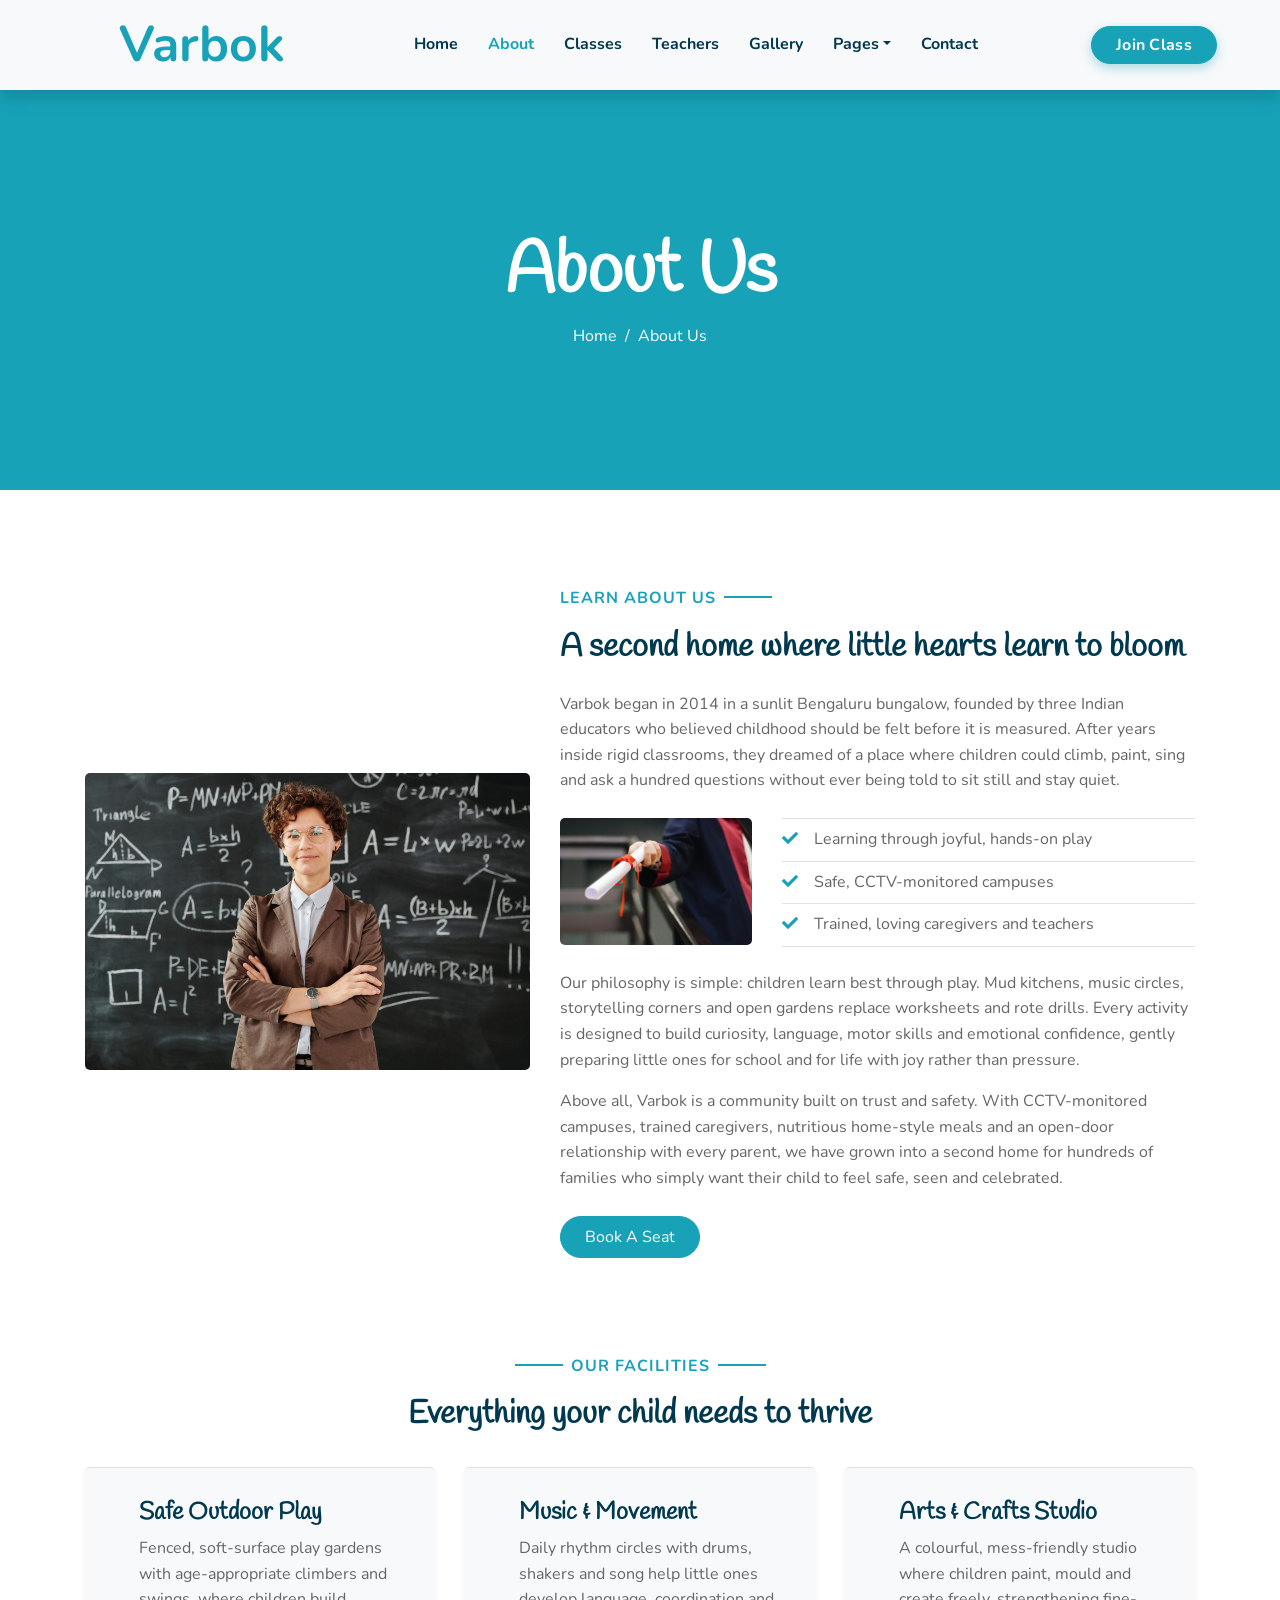
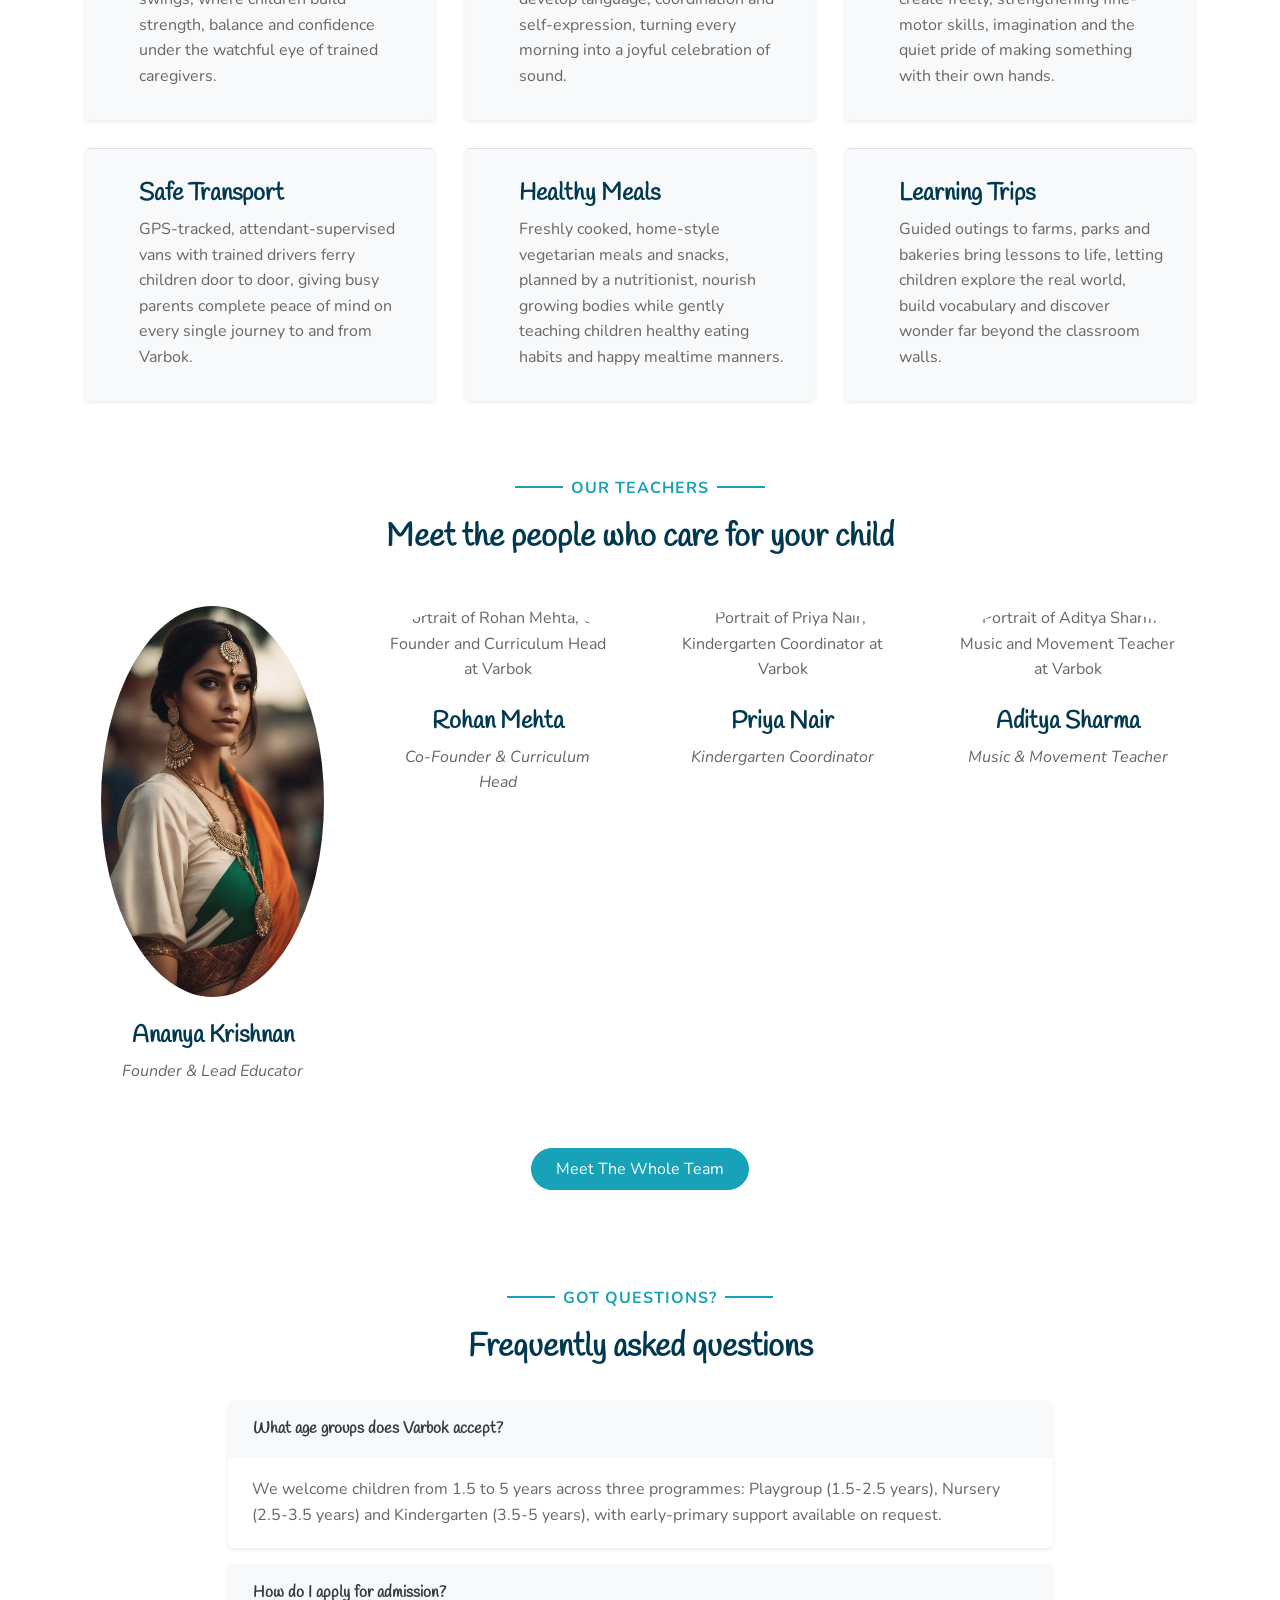
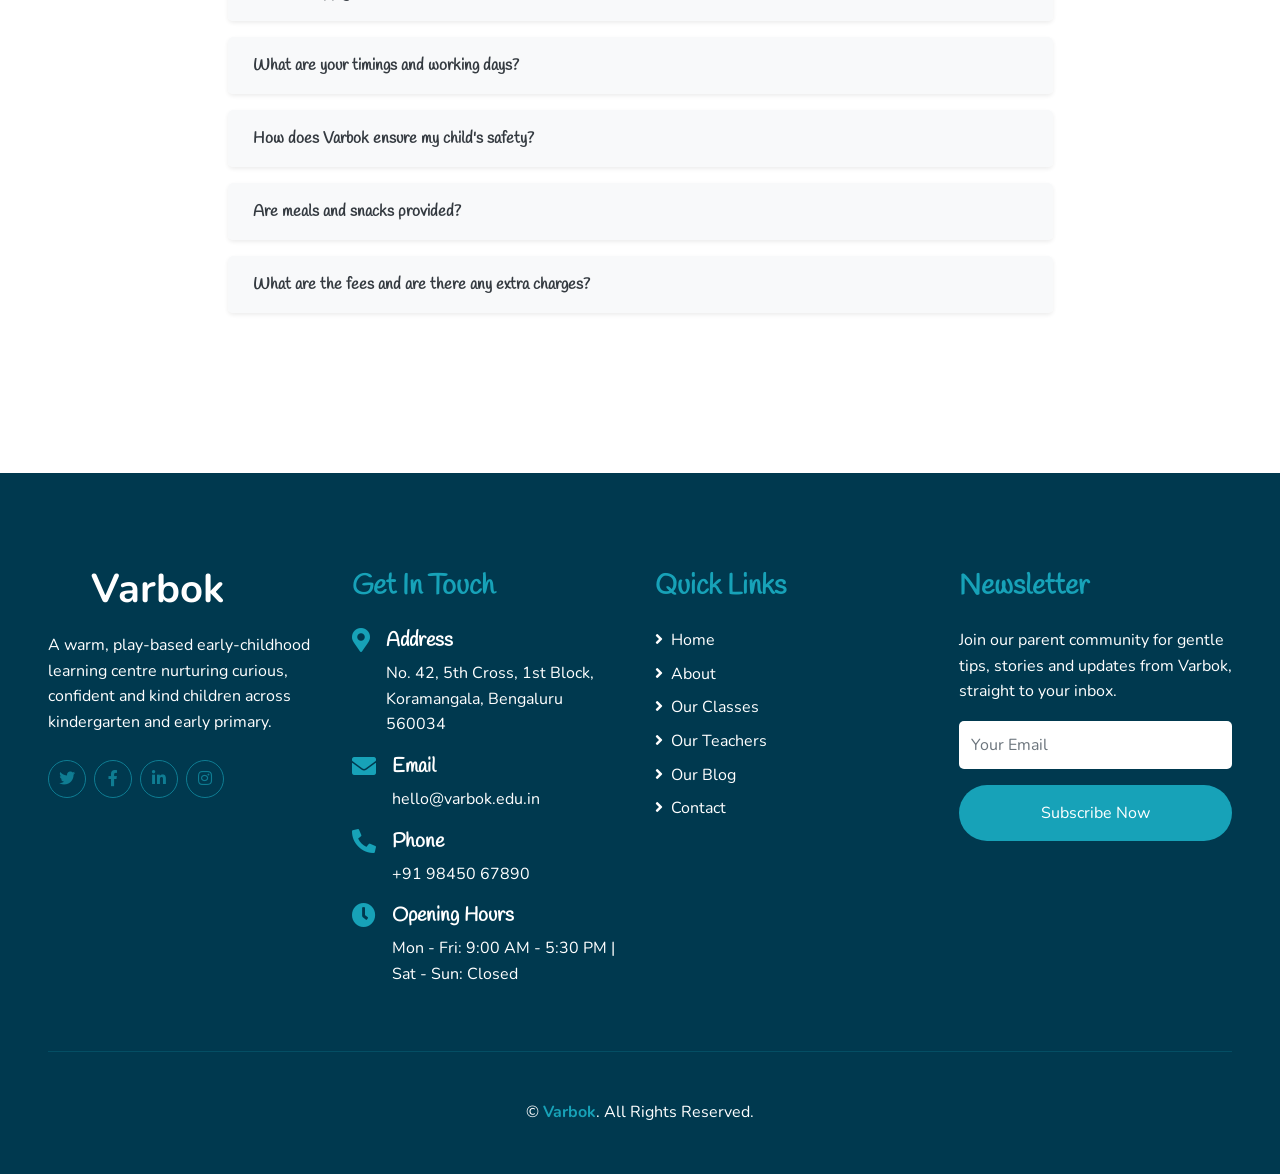
==== about.html @ 24f0b28d "feat: production overhaul — shared partials, real content, a11y/SEO/forms Architecture - Extract dup" ====
<!DOCTYPE html>
<html lang="en">
  <head>
    <meta charset="utf-8" />
    <title>About Varbok | Play-Based Early Learning in Bengaluru</title>
    <meta content="width=device-width, initial-scale=1.0" name="viewport" />
    <meta
      content="Meet Varbok, a warm, play-based early-childhood learning centre in Bengaluru. Discover our story, our caring teachers and answers to common parent questions."
      name="description"
    />

    <!-- Open Graph -->
    <meta property="og:title" content="About Varbok | Play-Based Early Learning in Bengaluru" />
    <meta
      property="og:description"
      content="Discover the Varbok story, our nurturing play-based philosophy and the caring educators who make our centre a second home for hundreds of Bengaluru families."
    />
    <meta property="og:type" content="website" />
    <meta property="og:image" content="img/header.png" />
    <meta property="og:url" content="https://teamvarbok.github.io/about.html" />

    <!-- Favicon -->
    <link href="img/favicon.ico" rel="icon" />

    <!-- Google Web Fonts -->
    <link rel="preconnect" href="https://fonts.gstatic.com" />
    <link
      href="https://fonts.googleapis.com/css2?family=Handlee&family=Nunito&display=swap"
      rel="stylesheet"
    />

    <!-- Font Awesome -->
    <link
      href="https://cdnjs.cloudflare.com/ajax/libs/font-awesome/5.10.0/css/all.min.css"
      rel="stylesheet"
    />

    <!-- Flaticon Font -->
    <link href="lib/flaticon/font/flaticon.css" rel="stylesheet" />

    <!-- Customized Bootstrap Stylesheet -->
    <link href="css/style.css" rel="stylesheet" />
  </head>

  <body>
    <!-- Navbar (injected from partials/navbar.html) -->
    <div data-include="partials/navbar.html"></div>

    <!-- Header Start -->
    <div class="container-fluid bg-primary mb-5">
      <div
        class="d-flex flex-column align-items-center justify-content-center"
        style="min-height: 400px"
      >
        <h1 class="display-3 font-weight-bold text-white">About Us</h1>
        <nav aria-label="breadcrumb">
          <div class="d-inline-flex text-white">
            <p class="m-0">
              <a class="text-white" href="index.html">Home</a>
            </p>
            <p class="m-0 px-2">/</p>
            <p class="m-0" aria-current="page">About Us</p>
          </div>
        </nav>
      </div>
    </div>
    <!-- Header End -->

    <!-- About -->
    <div class="container-fluid py-5">
      <div class="container">
        <div class="row align-items-center">
          <div class="col-lg-5">
            <img
              class="img-fluid rounded mb-5 mb-lg-0"
              src="img/about-1.jpg"
              alt="Young children painting and playing together at the Varbok learning centre"
              loading="lazy"
              width="600"
              height="700"
            />
          </div>
          <div class="col-lg-7">
            <p class="section-title pr-5">
              <span class="pr-2">Learn About Us</span>
            </p>
            <h2 class="mb-4">A second home where little hearts learn to bloom</h2>
            <p>
              Varbok began in 2014 in a sunlit Bengaluru bungalow, founded by
              three Indian educators who believed childhood should be felt before
              it is measured. After years inside rigid classrooms, they dreamed
              of a place where children could climb, paint, sing and ask a
              hundred questions without ever being told to sit still and stay
              quiet.
            </p>
            <div class="row pt-2 pb-4">
              <div class="col-6 col-md-4">
                <img
                  class="img-fluid rounded"
                  src="img/about-2.jpg"
                  alt="A teacher reading a storybook to attentive toddlers"
                  loading="lazy"
                  width="300"
                  height="300"
                />
              </div>
              <div class="col-6 col-md-8">
                <ul class="list-inline m-0">
                  <li class="py-2 border-top border-bottom">
                    <i class="fa fa-check text-primary mr-3"></i>Learning through
                    joyful, hands-on play
                  </li>
                  <li class="py-2 border-bottom">
                    <i class="fa fa-check text-primary mr-3"></i>Safe,
                    CCTV-monitored campuses
                  </li>
                  <li class="py-2 border-bottom">
                    <i class="fa fa-check text-primary mr-3"></i>Trained, loving
                    caregivers and teachers
                  </li>
                </ul>
              </div>
            </div>
            <p>
              Our philosophy is simple: children learn best through play. Mud
              kitchens, music circles, storytelling corners and open gardens
              replace worksheets and rote drills. Every activity is designed to
              build curiosity, language, motor skills and emotional confidence,
              gently preparing little ones for school and for life with joy
              rather than pressure.
            </p>
            <p>
              Above all, Varbok is a community built on trust and safety. With
              CCTV-monitored campuses, trained caregivers, nutritious home-style
              meals and an open-door relationship with every parent, we have
              grown into a second home for hundreds of families who simply want
              their child to feel safe, seen and celebrated.
            </p>
            <a href="class.html#book-a-seat" class="btn btn-primary mt-2 py-2 px-4"
              >Book A Seat</a
            >
          </div>
        </div>
      </div>
    </div>
    <!-- About End -->

    <!-- Facilities -->
    <div class="container-fluid pt-5">
      <div class="container">
        <div class="text-center pb-2">
          <p class="section-title px-5"><span class="px-2">Our Facilities</span></p>
          <h2 class="mb-4">Everything your child needs to thrive</h2>
        </div>
        <div class="row">
          <div class="col-lg-4 col-md-6 pb-1">
            <div
              class="d-flex bg-light shadow-sm border-top rounded mb-4 card-hover"
              style="padding: 30px"
            >
              <i
                class="flaticon-050-fence h1 font-weight-normal text-primary mb-3"
              ></i>
              <div class="pl-4">
                <h3 class="h4">Safe Outdoor Play</h3>
                <p class="m-0">
                  Fenced, soft-surface play gardens with age-appropriate climbers
                  and swings, where children build strength, balance and
                  confidence under the watchful eye of trained caregivers.
                </p>
              </div>
            </div>
          </div>
          <div class="col-lg-4 col-md-6 pb-1">
            <div
              class="d-flex bg-light shadow-sm border-top rounded mb-4 card-hover"
              style="padding: 30px"
            >
              <i
                class="flaticon-022-drum h1 font-weight-normal text-primary mb-3"
              ></i>
              <div class="pl-4">
                <h3 class="h4">Music &amp; Movement</h3>
                <p class="m-0">
                  Daily rhythm circles with drums, shakers and song help little
                  ones develop language, coordination and self-expression,
                  turning every morning into a joyful celebration of sound.
                </p>
              </div>
            </div>
          </div>
          <div class="col-lg-4 col-md-6 pb-1">
            <div
              class="d-flex bg-light shadow-sm border-top rounded mb-4 card-hover"
              style="padding: 30px"
            >
              <i
                class="flaticon-030-crayons h1 font-weight-normal text-primary mb-3"
              ></i>
              <div class="pl-4">
                <h3 class="h4">Arts &amp; Crafts Studio</h3>
                <p class="m-0">
                  A colourful, mess-friendly studio where children paint, mould
                  and create freely, strengthening fine-motor skills, imagination
                  and the quiet pride of making something with their own hands.
                </p>
              </div>
            </div>
          </div>
          <div class="col-lg-4 col-md-6 pb-1">
            <div
              class="d-flex bg-light shadow-sm border-top rounded mb-4 card-hover"
              style="padding: 30px"
            >
              <i
                class="flaticon-017-toy-car h1 font-weight-normal text-primary mb-3"
              ></i>
              <div class="pl-4">
                <h3 class="h4">Safe Transport</h3>
                <p class="m-0">
                  GPS-tracked, attendant-supervised vans with trained drivers
                  ferry children door to door, giving busy parents complete peace
                  of mind on every single journey to and from Varbok.
                </p>
              </div>
            </div>
          </div>
          <div class="col-lg-4 col-md-6 pb-1">
            <div
              class="d-flex bg-light shadow-sm border-top rounded mb-4 card-hover"
              style="padding: 30px"
            >
              <i
                class="flaticon-025-sandwich h1 font-weight-normal text-primary mb-3"
              ></i>
              <div class="pl-4">
                <h3 class="h4">Healthy Meals</h3>
                <p class="m-0">
                  Freshly cooked, home-style vegetarian meals and snacks, planned
                  by a nutritionist, nourish growing bodies while gently teaching
                  children healthy eating habits and happy mealtime manners.
                </p>
              </div>
            </div>
          </div>
          <div class="col-lg-4 col-md-6 pb-1">
            <div
              class="d-flex bg-light shadow-sm border-top rounded mb-4 card-hover"
              style="padding: 30px"
            >
              <i
                class="flaticon-047-backpack h1 font-weight-normal text-primary mb-3"
              ></i>
              <div class="pl-4">
                <h3 class="h4">Learning Trips</h3>
                <p class="m-0">
                  Guided outings to farms, parks and bakeries bring lessons to
                  life, letting children explore the real world, build vocabulary
                  and discover wonder far beyond the classroom walls.
                </p>
              </div>
            </div>
          </div>
        </div>
      </div>
    </div>
    <!-- Facilities End -->

    <!-- Team -->
    <div class="container-fluid pt-5">
      <div class="container">
        <div class="text-center pb-2">
          <p class="section-title px-5"><span class="px-2">Our Teachers</span></p>
          <h2 class="mb-4">Meet the people who care for your child</h2>
        </div>
        <div class="row">
          <div class="col-md-6 col-lg-3 text-center team mb-5">
            <div class="card-hover h-100 p-3 rounded">
            <div
              class="position-relative overflow-hidden mb-4"
              style="border-radius: 100%"
            >
              <img
                class="img-fluid w-100"
                src="img/team-1.jpg"
                alt="Portrait of Ananya Krishnan, Founder and Lead Educator at Varbok"
                loading="lazy"
                width="400"
                height="400"
              />
              <div
                class="team-social d-flex align-items-center justify-content-center w-100 h-100 position-absolute"
              >
                <a
                  class="btn btn-outline-light text-center mr-2 px-0 coming-soon"
                  style="width: 38px; height: 38px"
                  href="#"
                  role="button"
                  aria-label="Twitter (coming soon)"
                  title="Coming soon"
                  ><i class="fab fa-twitter"></i
                ></a>
                <a
                  class="btn btn-outline-light text-center mr-2 px-0 coming-soon"
                  style="width: 38px; height: 38px"
                  href="#"
                  role="button"
                  aria-label="Facebook (coming soon)"
                  title="Coming soon"
                  ><i class="fab fa-facebook-f"></i
                ></a>
                <a
                  class="btn btn-outline-light text-center px-0 coming-soon"
                  style="width: 38px; height: 38px"
                  href="#"
                  role="button"
                  aria-label="LinkedIn (coming soon)"
                  title="Coming soon"
                  ><i class="fab fa-linkedin-in"></i
                ></a>
              </div>
            </div>
            <h3 class="h4">Ananya Krishnan</h3>
            <i>Founder &amp; Lead Educator</i>
            </div>
          </div>
          <div class="col-md-6 col-lg-3 text-center team mb-5">
            <div class="card-hover h-100 p-3 rounded">
            <div
              class="position-relative overflow-hidden mb-4"
              style="border-radius: 100%"
            >
              <img
                class="img-fluid w-100"
                src="img/team-2.jpg"
                alt="Portrait of Rohan Mehta, Co-Founder and Curriculum Head at Varbok"
                loading="lazy"
                width="400"
                height="400"
              />
              <div
                class="team-social d-flex align-items-center justify-content-center w-100 h-100 position-absolute"
              >
                <a
                  class="btn btn-outline-light text-center mr-2 px-0 coming-soon"
                  style="width: 38px; height: 38px"
                  href="#"
                  role="button"
                  aria-label="Twitter (coming soon)"
                  title="Coming soon"
                  ><i class="fab fa-twitter"></i
                ></a>
                <a
                  class="btn btn-outline-light text-center mr-2 px-0 coming-soon"
                  style="width: 38px; height: 38px"
                  href="#"
                  role="button"
                  aria-label="Facebook (coming soon)"
                  title="Coming soon"
                  ><i class="fab fa-facebook-f"></i
                ></a>
                <a
                  class="btn btn-outline-light text-center px-0 coming-soon"
                  style="width: 38px; height: 38px"
                  href="#"
                  role="button"
                  aria-label="LinkedIn (coming soon)"
                  title="Coming soon"
                  ><i class="fab fa-linkedin-in"></i
                ></a>
              </div>
            </div>
            <h3 class="h4">Rohan Mehta</h3>
            <i>Co-Founder &amp; Curriculum Head</i>
            </div>
          </div>
          <div class="col-md-6 col-lg-3 text-center team mb-5">
            <div class="card-hover h-100 p-3 rounded">
            <div
              class="position-relative overflow-hidden mb-4"
              style="border-radius: 100%"
            >
              <img
                class="img-fluid w-100"
                src="img/team-3.jpg"
                alt="Portrait of Priya Nair, Kindergarten Coordinator at Varbok"
                loading="lazy"
                width="400"
                height="400"
              />
              <div
                class="team-social d-flex align-items-center justify-content-center w-100 h-100 position-absolute"
              >
                <a
                  class="btn btn-outline-light text-center mr-2 px-0 coming-soon"
                  style="width: 38px; height: 38px"
                  href="#"
                  role="button"
                  aria-label="Twitter (coming soon)"
                  title="Coming soon"
                  ><i class="fab fa-twitter"></i
                ></a>
                <a
                  class="btn btn-outline-light text-center mr-2 px-0 coming-soon"
                  style="width: 38px; height: 38px"
                  href="#"
                  role="button"
                  aria-label="Facebook (coming soon)"
                  title="Coming soon"
                  ><i class="fab fa-facebook-f"></i
                ></a>
                <a
                  class="btn btn-outline-light text-center px-0 coming-soon"
                  style="width: 38px; height: 38px"
                  href="#"
                  role="button"
                  aria-label="LinkedIn (coming soon)"
                  title="Coming soon"
                  ><i class="fab fa-linkedin-in"></i
                ></a>
              </div>
            </div>
            <h3 class="h4">Priya Nair</h3>
            <i>Kindergarten Coordinator</i>
            </div>
          </div>
          <div class="col-md-6 col-lg-3 text-center team mb-5">
            <div class="card-hover h-100 p-3 rounded">
            <div
              class="position-relative overflow-hidden mb-4"
              style="border-radius: 100%"
            >
              <img
                class="img-fluid w-100"
                src="img/team-4.jpg"
                alt="Portrait of Aditya Sharma, Music and Movement Teacher at Varbok"
                loading="lazy"
                width="400"
                height="400"
              />
              <div
                class="team-social d-flex align-items-center justify-content-center w-100 h-100 position-absolute"
              >
                <a
                  class="btn btn-outline-light text-center mr-2 px-0 coming-soon"
                  style="width: 38px; height: 38px"
                  href="#"
                  role="button"
                  aria-label="Twitter (coming soon)"
                  title="Coming soon"
                  ><i class="fab fa-twitter"></i
                ></a>
                <a
                  class="btn btn-outline-light text-center mr-2 px-0 coming-soon"
                  style="width: 38px; height: 38px"
                  href="#"
                  role="button"
                  aria-label="Facebook (coming soon)"
                  title="Coming soon"
                  ><i class="fab fa-facebook-f"></i
                ></a>
                <a
                  class="btn btn-outline-light text-center px-0 coming-soon"
                  style="width: 38px; height: 38px"
                  href="#"
                  role="button"
                  aria-label="LinkedIn (coming soon)"
                  title="Coming soon"
                  ><i class="fab fa-linkedin-in"></i
                ></a>
              </div>
            </div>
            <h3 class="h4">Aditya Sharma</h3>
            <i>Music &amp; Movement Teacher</i>
            </div>
          </div>
        </div>
        <div class="text-center">
          <a href="team.html" class="btn btn-primary py-2 px-4"
            >Meet The Whole Team</a
          >
        </div>
      </div>
    </div>
    <!-- Team End -->

    <!-- FAQ -->
    <div class="container-fluid py-5">
      <div class="container py-5">
        <div class="text-center pb-2">
          <p class="section-title px-5"><span class="px-2">Got Questions?</span></p>
          <h2 class="mb-4">Frequently asked questions</h2>
        </div>
        <div class="row justify-content-center">
          <div class="col-lg-9">
            <div class="accordion" id="faqAccordion">
              <div class="card border-0 shadow-sm mb-3 rounded">
                <div class="card-header bg-light border-0 p-0" id="faqHeading1">
                  <h3 class="mb-0">
                    <button
                      class="btn btn-link btn-block text-left text-decoration-none text-dark font-weight-bold py-3 px-4"
                      type="button"
                      data-toggle="collapse"
                      data-target="#faqCollapse1"
                      aria-expanded="true"
                      aria-controls="faqCollapse1"
                    >
                      What age groups does Varbok accept?
                    </button>
                  </h3>
                </div>
                <div
                  id="faqCollapse1"
                  class="collapse show"
                  aria-labelledby="faqHeading1"
                  data-parent="#faqAccordion"
                >
                  <div class="card-body px-4">
                    We welcome children from 1.5 to 5 years across three
                    programmes: Playgroup (1.5-2.5 years), Nursery (2.5-3.5 years)
                    and Kindergarten (3.5-5 years), with early-primary support
                    available on request.
                  </div>
                </div>
              </div>
              <div class="card border-0 shadow-sm mb-3 rounded">
                <div class="card-header bg-light border-0 p-0" id="faqHeading2">
                  <h3 class="mb-0">
                    <button
                      class="btn btn-link btn-block text-left text-decoration-none text-dark font-weight-bold py-3 px-4 collapsed"
                      type="button"
                      data-toggle="collapse"
                      data-target="#faqCollapse2"
                      aria-expanded="false"
                      aria-controls="faqCollapse2"
                    >
                      How do I apply for admission?
                    </button>
                  </h3>
                </div>
                <div
                  id="faqCollapse2"
                  class="collapse"
                  aria-labelledby="faqHeading2"
                  data-parent="#faqAccordion"
                >
                  <div class="card-body px-4">
                    Simply book a campus visit through our contact form or phone.
                    After a warm tour and a short interaction with your child, we
                    guide you through a quick, paperwork-light enrolment process.
                  </div>
                </div>
              </div>
              <div class="card border-0 shadow-sm mb-3 rounded">
                <div class="card-header bg-light border-0 p-0" id="faqHeading3">
                  <h3 class="mb-0">
                    <button
                      class="btn btn-link btn-block text-left text-decoration-none text-dark font-weight-bold py-3 px-4 collapsed"
                      type="button"
                      data-toggle="collapse"
                      data-target="#faqCollapse3"
                      aria-expanded="false"
                      aria-controls="faqCollapse3"
                    >
                      What are your timings and working days?
                    </button>
                  </h3>
                </div>
                <div
                  id="faqCollapse3"
                  class="collapse"
                  aria-labelledby="faqHeading3"
                  data-parent="#faqAccordion"
                >
                  <div class="card-body px-4">
                    Varbok is open Monday to Friday, from 9:00 AM to 1:30 PM
                    depending on your child's programme. We also offer an optional
                    extended day-care till 5:30 PM for working parents.
                  </div>
                </div>
              </div>
              <div class="card border-0 shadow-sm mb-3 rounded">
                <div class="card-header bg-light border-0 p-0" id="faqHeading4">
                  <h3 class="mb-0">
                    <button
                      class="btn btn-link btn-block text-left text-decoration-none text-dark font-weight-bold py-3 px-4 collapsed"
                      type="button"
                      data-toggle="collapse"
                      data-target="#faqCollapse4"
                      aria-expanded="false"
                      aria-controls="faqCollapse4"
                    >
                      How does Varbok ensure my child's safety?
                    </button>
                  </h3>
                </div>
                <div
                  id="faqCollapse4"
                  class="collapse"
                  aria-labelledby="faqHeading4"
                  data-parent="#faqAccordion"
                >
                  <div class="card-body px-4">
                    Our campuses are fully fenced and CCTV-monitored, with trained
                    caregivers, secure pick-up verification, GPS-tracked transport
                    and a strict visitor policy, so your child is always safe and
                    supervised.
                  </div>
                </div>
              </div>
              <div class="card border-0 shadow-sm mb-3 rounded">
                <div class="card-header bg-light border-0 p-0" id="faqHeading5">
                  <h3 class="mb-0">
                    <button
                      class="btn btn-link btn-block text-left text-decoration-none text-dark font-weight-bold py-3 px-4 collapsed"
                      type="button"
                      data-toggle="collapse"
                      data-target="#faqCollapse5"
                      aria-expanded="false"
                      aria-controls="faqCollapse5"
                    >
                      Are meals and snacks provided?
                    </button>
                  </h3>
                </div>
                <div
                  id="faqCollapse5"
                  class="collapse"
                  aria-labelledby="faqHeading5"
                  data-parent="#faqAccordion"
                >
                  <div class="card-body px-4">
                    Yes. We serve freshly cooked, home-style vegetarian meals and
                    snacks planned by a nutritionist. Menus are shared with
                    parents monthly, and we happily accommodate allergies and
                    dietary needs.
                  </div>
                </div>
              </div>
              <div class="card border-0 shadow-sm mb-3 rounded">
                <div class="card-header bg-light border-0 p-0" id="faqHeading6">
                  <h3 class="mb-0">
                    <button
                      class="btn btn-link btn-block text-left text-decoration-none text-dark font-weight-bold py-3 px-4 collapsed"
                      type="button"
                      data-toggle="collapse"
                      data-target="#faqCollapse6"
                      aria-expanded="false"
                      aria-controls="faqCollapse6"
                    >
                      What are the fees and are there any extra charges?
                    </button>
                  </h3>
                </div>
                <div
                  id="faqCollapse6"
                  class="collapse"
                  aria-labelledby="faqHeading6"
                  data-parent="#faqAccordion"
                >
                  <div class="card-body px-4">
                    Monthly fees range from ₹6,500 to ₹9,500 depending on the
                    programme. A one-time admission fee applies, and transport and
                    day-care are optional add-ons. There are no hidden charges.
                  </div>
                </div>
              </div>
            </div>
          </div>
        </div>
      </div>
    </div>
    <!-- FAQ End -->

    <!-- Footer (injected from partials/footer.html) -->
    <div data-include="partials/footer.html"></div>

    <!-- Back to Top -->
    <a href="#" class="btn btn-primary p-3 back-to-top" aria-label="Back to top"
      ><i class="fa fa-angle-double-up"></i
    ></a>

    <!-- JavaScript Libraries -->
    <script src="https://code.jquery.com/jquery-3.4.1.min.js"></script>
    <script src="https://stackpath.bootstrapcdn.com/bootstrap/4.4.1/js/bootstrap.bundle.min.js"></script>
    <script src="lib/easing/easing.min.js"></script>
    <script src="js/components.js"></script>
    <script src="js/main.js"></script>
  </body>
</html>
---- css/style.css ----
/******* Bootstrap Theming ********/
/*!
 * Bootstrap v4.5.3 (https://getbootstrap.com/)
 * Copyright 2011-2020 The Bootstrap Authors
 * Copyright 2011-2020 Twitter, Inc.
 * Licensed under MIT (https://github.com/twbs/bootstrap/blob/main/LICENSE)
 */
:root {
  --blue: #007bff;
  --indigo: #6610f2;
  --purple: #6f42c1;
  --pink: #e83e8c;
  --red: #dc3545;
  --orange: #fd7e14;
  --yellow: #ffc107;
  --green: #28a745;
  --teal: #20c997;
  --cyan: #17a2b8;
  --white: #fff;
  --gray: #6c757d;
  --gray-dark: #343a40;
  --primary: #17a2b8;
  --secondary: #00394f;
  --success: #28a745;
  --info: #17a2b8;
  --warning: #ffc107;
  --danger: #dc3545;
  --light: #f8f9fa;
  --dark: #343a40;
  --breakpoint-xs: 0;
  --breakpoint-sm: 576px;
  --breakpoint-md: 768px;
  --breakpoint-lg: 992px;
  --breakpoint-xl: 1200px;
  --font-family-sans-serif: "Nunito", sans-serif;
  --font-family-monospace: SFMono-Regular, Menlo, Monaco, Consolas, "Liberation Mono", "Courier New", monospace;
}

*,
*::before,
*::after {
  box-sizing: border-box;
}

html {
  font-family: sans-serif;
  line-height: 1.15;
  -webkit-text-size-adjust: 100%;
  -webkit-tap-highlight-color: rgba(0, 0, 0, 0);
}

article, aside, figcaption, figure, footer, header, hgroup, main, nav, section {
  display: block;
}

body {
  margin: 0;
  font-family: "Nunito", sans-serif;
  font-size: 1rem;
  font-weight: 400;
  line-height: 1.5;
  color: #666666;
  text-align: left;
  background-color: #fff;
}

.icon-header {
  display: inline-block;
    justify-content: center;
    align-items: center;
  width: 42px; /* Adjust width and height as needed */
  height: 42px;
  background-image: url('./../img/icon.png');
  background-size: cover; /* or contain, depending on your icon */
}

.icon-footer {
  display: inline-block;
  width: 32px; /* Adjust width and height as needed */
  height: 32px;
  background-image: url('./../img/icon.png');
  background-size: cover; /* or contain, depending on your icon */
}

[tabindex="-1"]:focus:not(:focus-visible) {
  outline: 0 !important;
}

hr {
  box-sizing: content-box;
  height: 0;
  overflow: visible;
}

h1, h2, h3, h4, h5, h6 {
  margin-top: 0;
  margin-bottom: 0.5rem;
}

p {
  margin-top: 0;
  margin-bottom: 1rem;
}

abbr[title],
abbr[data-original-title] {
  text-decoration: underline;
  text-decoration: underline dotted;
  cursor: help;
  border-bottom: 0;
  text-decoration-skip-ink: none;
}

address {
  margin-bottom: 1rem;
  font-style: normal;
  line-height: inherit;
}

ol,
ul,
dl {
  margin-top: 0;
  margin-bottom: 1rem;
}

ol ol,
ul ul,
ol ul,
ul ol {
  margin-bottom: 0;
}

dt {
  font-weight: 700;
}

dd {
  margin-bottom: .5rem;
  margin-left: 0;
}

blockquote {
  margin: 0 0 1rem;
}

b,
strong {
  font-weight: bolder;
}

small {
  font-size: 80%;
}

sub,
sup {
  position: relative;
  font-size: 75%;
  line-height: 0;
  vertical-align: baseline;
}

sub {
  bottom: -.25em;
}

sup {
  top: -.5em;
}

a {
  color: #17a2b8;
  text-decoration: none;
  background-color: transparent;
}

a:hover {
  color: #0f6674;
  text-decoration: underline;
}

a:not([href]):not([class]) {
  color: inherit;
  text-decoration: none;
}

a:not([href]):not([class]):hover {
  color: inherit;
  text-decoration: none;
}

pre,
code,
kbd,
samp {
  font-family: SFMono-Regular, Menlo, Monaco, Consolas, "Liberation Mono", "Courier New", monospace;
  font-size: 1em;
}

pre {
  margin-top: 0;
  margin-bottom: 1rem;
  overflow: auto;
  -ms-overflow-style: scrollbar;
}

figure {
  margin: 0 0 1rem;
}

img {
  vertical-align: middle;
  border-style: none;
}

svg {
  overflow: hidden;
  vertical-align: middle;
}

table {
  border-collapse: collapse;
}

caption {
  padding-top: 0.75rem;
  padding-bottom: 0.75rem;
  color: #6c757d;
  text-align: left;
  caption-side: bottom;
}

th {
  text-align: inherit;
  text-align: -webkit-match-parent;
}

label {
  display: inline-block;
  margin-bottom: 0.5rem;
}

button {
  border-radius: 0;
}

button:focus {
  outline: 1px dotted;
  outline: 5px auto -webkit-focus-ring-color;
}

input,
button,
select,
optgroup,
textarea {
  margin: 0;
  font-family: inherit;
  font-size: inherit;
  line-height: inherit;
}

button,
input {
  overflow: visible;
}

button,
select {
  text-transform: none;
}

[role="button"] {
  cursor: pointer;
}

select {
  word-wrap: normal;
}

button,
[type="button"],
[type="reset"],
[type="submit"] {
  -webkit-appearance: button;
}

button:not(:disabled),
[type="button"]:not(:disabled),
[type="reset"]:not(:disabled),
[type="submit"]:not(:disabled) {
  cursor: pointer;
}

button::-moz-focus-inner,
[type="button"]::-moz-focus-inner,
[type="reset"]::-moz-focus-inner,
[type="submit"]::-moz-focus-inner {
  padding: 0;
  border-style: none;
}

input[type="radio"],
input[type="checkbox"] {
  box-sizing: border-box;
  padding: 0;
}

textarea {
  overflow: auto;
  resize: vertical;
}

fieldset {
  min-width: 0;
  padding: 0;
  margin: 0;
  border: 0;
}

legend {
  display: block;
  width: 100%;
  max-width: 100%;
  padding: 0;
  margin-bottom: .5rem;
  font-size: 1.5rem;
  line-height: inherit;
  color: inherit;
  white-space: normal;
}

@media (max-width: 1200px) {
  legend {
    font-size: calc(1.275rem + 0.3vw) ;
  }
}

progress {
  vertical-align: baseline;
}

[type="number"]::-webkit-inner-spin-button,
[type="number"]::-webkit-outer-spin-button {
  height: auto;
}

[type="search"] {
  outline-offset: -2px;
  -webkit-appearance: none;
}

[type="search"]::-webkit-search-decoration {
  -webkit-appearance: none;
}

::-webkit-file-upload-button {
  font: inherit;
  -webkit-appearance: button;
}

output {
  display: inline-block;
}

summary {
  display: list-item;
  cursor: pointer;
}

template {
  display: none;
}

[hidden] {
  display: none !important;
}

h1, h2, h3, h4, h5, h6,
.h1, .h2, .h3, .h4, .h5, .h6 {
  margin-bottom: 0.5rem;
  font-family: "Handlee", cursive;
  font-weight: bold;
  line-height: 1.2;
  color: #00394f;
}

h1, .h1 {
  font-size: 2.5rem;
}

@media (max-width: 1200px) {
  h1, .h1 {
    font-size: calc(1.375rem + 1.5vw) ;
  }
}

h2, .h2 {
  font-size: 2rem;
}

@media (max-width: 1200px) {
  h2, .h2 {
    font-size: calc(1.325rem + 0.9vw) ;
  }
}

h3, .h3 {
  font-size: 1.75rem;
}

@media (max-width: 1200px) {
  h3, .h3 {
    font-size: calc(1.3rem + 0.6vw) ;
  }
}

h4, .h4 {
  font-size: 1.5rem;
}

@media (max-width: 1200px) {
  h4, .h4 {
    font-size: calc(1.275rem + 0.3vw) ;
  }
}

h5, .h5 {
  font-size: 1.25rem;
}

h6, .h6 {
  font-size: 1rem;
}

.lead {
  font-size: 1.25rem;
  font-weight: 300;
}

.display-1 {
  font-size: 6rem;
  font-weight: 300;
  line-height: 1.2;
}

@media (max-width: 1200px) {
  .display-1 {
    font-size: calc(1.725rem + 5.7vw) ;
  }
}

.display-2 {
  font-size: 5.5rem;
  font-weight: 300;
  line-height: 1.2;
}

@media (max-width: 1200px) {
  .display-2 {
    font-size: calc(1.675rem + 5.1vw) ;
  }
}

.display-3 {
  font-size: 4.5rem;
  font-weight: 300;
  line-height: 1.2;
}

@media (max-width: 1200px) {
  .display-3 {
    font-size: calc(1.575rem + 3.9vw) ;
  }
}

.display-4 {
  font-size: 3.5rem;
  font-weight: 300;
  line-height: 1.2;
}

@media (max-width: 1200px) {
  .display-4 {
    font-size: calc(1.475rem + 2.7vw) ;
  }
}

hr {
  margin-top: 1rem;
  margin-bottom: 1rem;
  border: 0;
  border-top: 1px solid rgba(0, 0, 0, 0.1);
}

small,
.small {
  font-size: 80%;
  font-weight: 400;
}

mark,
.mark {
  padding: 0.2em;
  background-color: #fcf8e3;
}

.list-unstyled {
  padding-left: 0;
  list-style: none;
}

.list-inline {
  padding-left: 0;
  list-style: none;
}

.list-inline-item {
  display: inline-block;
}

.list-inline-item:not(:last-child) {
  margin-right: 0.5rem;
}

.initialism {
  font-size: 90%;
  text-transform: uppercase;
}

.blockquote {
  margin-bottom: 1rem;
  font-size: 1.25rem;
}

.blockquote-footer {
  display: block;
  font-size: 80%;
  color: #6c757d;
}

.blockquote-footer::before {
  content: "\2014\00A0";
}

.img-fluid {
  max-width: 100%;
  height: auto;
}

.img-thumbnail {
  padding: 0.25rem;
  background-color: #fff;
  border: 1px solid #dee2e6;
  border-radius: 5px;
  max-width: 100%;
  height: auto;
}

.figure {
  display: inline-block;
}

.figure-img {
  margin-bottom: 0.5rem;
  line-height: 1;
}

.figure-caption {
  font-size: 90%;
  color: #6c757d;
}

code {
  font-size: 87.5%;
  color: #e83e8c;
  word-wrap: break-word;
}

a > code {
  color: inherit;
}

kbd {
  padding: 0.2rem 0.4rem;
  font-size: 87.5%;
  color: #fff;
  background-color: #212529;
  border-radius: 0.2rem;
}

kbd kbd {
  padding: 0;
  font-size: 100%;
  font-weight: 700;
}

pre {
  display: block;
  font-size: 87.5%;
  color: #212529;
}

pre code {
  font-size: inherit;
  color: inherit;
  word-break: normal;
}

.pre-scrollable {
  max-height: 340px;
  overflow-y: scroll;
}

.container,
.container-fluid,
.container-sm,
.container-md,
.container-lg,
.container-xl {
  width: 100%;
  padding-right: 15px;
  padding-left: 15px;
  margin-right: auto;
  margin-left: auto;
}

@media (min-width: 576px) {
  .container, .container-sm {
    max-width: 540px;
  }
}

@media (min-width: 768px) {
  .container, .container-sm, .container-md {
    max-width: 720px;
  }
}

@media (min-width: 992px) {
  .container, .container-sm, .container-md, .container-lg {
    max-width: 960px;
  }
}

@media (min-width: 1200px) {
  .container, .container-sm, .container-md, .container-lg, .container-xl {
    max-width: 1140px;
  }
}

.row {
  display: flex;
  flex-wrap: wrap;
  margin-right: -15px;
  margin-left: -15px;
}

.no-gutters {
  margin-right: 0;
  margin-left: 0;
}

.no-gutters > .col,
.no-gutters > [class*="col-"] {
  padding-right: 0;
  padding-left: 0;
}

.col-1, .col-2, .col-3, .col-4, .col-5, .col-6, .col-7, .col-8, .col-9, .col-10, .col-11, .col-12, .col,
.col-auto, .col-sm-1, .col-sm-2, .col-sm-3, .col-sm-4, .col-sm-5, .col-sm-6, .col-sm-7, .col-sm-8, .col-sm-9, .col-sm-10, .col-sm-11, .col-sm-12, .col-sm,
.col-sm-auto, .col-md-1, .col-md-2, .col-md-3, .col-md-4, .col-md-5, .col-md-6, .col-md-7, .col-md-8, .col-md-9, .col-md-10, .col-md-11, .col-md-12, .col-md,
.col-md-auto, .col-lg-1, .col-lg-2, .col-lg-3, .col-lg-4, .col-lg-5, .col-lg-6, .col-lg-7, .col-lg-8, .col-lg-9, .col-lg-10, .col-lg-11, .col-lg-12, .col-lg,
.col-lg-auto, .col-xl-1, .col-xl-2, .col-xl-3, .col-xl-4, .col-xl-5, .col-xl-6, .col-xl-7, .col-xl-8, .col-xl-9, .col-xl-10, .col-xl-11, .col-xl-12, .col-xl,
.col-xl-auto {
  position: relative;
  width: 100%;
  padding-right: 15px;
  padding-left: 15px;
}

.col {
  flex-basis: 0;
  flex-grow: 1;
  max-width: 100%;
}

.row-cols-1 > * {
  flex: 0 0 100%;
  max-width: 100%;
}

.row-cols-2 > * {
  flex: 0 0 50%;
  max-width: 50%;
}

.row-cols-3 > * {
  flex: 0 0 33.33333%;
  max-width: 33.33333%;
}

.row-cols-4 > * {
  flex: 0 0 25%;
  max-width: 25%;
}

.row-cols-5 > * {
  flex: 0 0 20%;
  max-width: 20%;
}

.row-cols-6 > * {
  flex: 0 0 16.66667%;
  max-width: 16.66667%;
}

.col-auto {
  flex: 0 0 auto;
  width: auto;
  max-width: 100%;
}

.col-1 {
  flex: 0 0 8.33333%;
  max-width: 8.33333%;
}

.col-2 {
  flex: 0 0 16.66667%;
  max-width: 16.66667%;
}

.col-3 {
  flex: 0 0 25%;
  max-width: 25%;
}

.col-4 {
  flex: 0 0 33.33333%;
  max-width: 33.33333%;
}

.col-5 {
  flex: 0 0 41.66667%;
  max-width: 41.66667%;
}

.col-6 {
  flex: 0 0 50%;
  max-width: 50%;
}

.col-7 {
  flex: 0 0 58.33333%;
  max-width: 58.33333%;
}

.col-8 {
  flex: 0 0 66.66667%;
  max-width: 66.66667%;
}

.col-9 {
  flex: 0 0 75%;
  max-width: 75%;
}

.col-10 {
  flex: 0 0 83.33333%;
  max-width: 83.33333%;
}

.col-11 {
  flex: 0 0 91.66667%;
  max-width: 91.66667%;
}

.col-12 {
  flex: 0 0 100%;
  max-width: 100%;
}

.order-first {
  order: -1;
}

.order-last {
  order: 13;
}

.order-0 {
  order: 0;
}

.order-1 {
  order: 1;
}

.order-2 {
  order: 2;
}

.order-3 {
  order: 3;
}

.order-4 {
  order: 4;
}

.order-5 {
  order: 5;
}

.order-6 {
  order: 6;
}

.order-7 {
  order: 7;
}

.order-8 {
  order: 8;
}

.order-9 {
  order: 9;
}

.order-10 {
  order: 10;
}

.order-11 {
  order: 11;
}

.order-12 {
  order: 12;
}

.offset-1 {
  margin-left: 8.33333%;
}

.offset-2 {
  margin-left: 16.66667%;
}

.offset-3 {
  margin-left: 25%;
}

.offset-4 {
  margin-left: 33.33333%;
}

.offset-5 {
  margin-left: 41.66667%;
}

.offset-6 {
  margin-left: 50%;
}

.offset-7 {
  margin-left: 58.33333%;
}

.offset-8 {
  margin-left: 66.66667%;
}

.offset-9 {
  margin-left: 75%;
}

.offset-10 {
  margin-left: 83.33333%;
}

.offset-11 {
  margin-left: 91.66667%;
}

@media (min-width: 576px) {
  .col-sm {
    flex-basis: 0;
    flex-grow: 1;
    max-width: 100%;
  }
  .row-cols-sm-1 > * {
    flex: 0 0 100%;
    max-width: 100%;
  }
  .row-cols-sm-2 > * {
    flex: 0 0 50%;
    max-width: 50%;
  }
  .row-cols-sm-3 > * {
    flex: 0 0 33.33333%;
    max-width: 33.33333%;
  }
  .row-cols-sm-4 > * {
    flex: 0 0 25%;
    max-width: 25%;
  }
  .row-cols-sm-5 > * {
    flex: 0 0 20%;
    max-width: 20%;
  }
  .row-cols-sm-6 > * {
    flex: 0 0 16.66667%;
    max-width: 16.66667%;
  }
  .col-sm-auto {
    flex: 0 0 auto;
    width: auto;
    max-width: 100%;
  }
  .col-sm-1 {
    flex: 0 0 8.33333%;
    max-width: 8.33333%;
  }
  .col-sm-2 {
    flex: 0 0 16.66667%;
    max-width: 16.66667%;
  }
  .col-sm-3 {
    flex: 0 0 25%;
    max-width: 25%;
  }
  .col-sm-4 {
    flex: 0 0 33.33333%;
    max-width: 33.33333%;
  }
  .col-sm-5 {
    flex: 0 0 41.66667%;
    max-width: 41.66667%;
  }
  .col-sm-6 {
    flex: 0 0 50%;
    max-width: 50%;
  }
  .col-sm-7 {
    flex: 0 0 58.33333%;
    max-width: 58.33333%;
  }
  .col-sm-8 {
    flex: 0 0 66.66667%;
    max-width: 66.66667%;
  }
  .col-sm-9 {
    flex: 0 0 75%;
    max-width: 75%;
  }
  .col-sm-10 {
    flex: 0 0 83.33333%;
    max-width: 83.33333%;
  }
  .col-sm-11 {
    flex: 0 0 91.66667%;
    max-width: 91.66667%;
  }
  .col-sm-12 {
    flex: 0 0 100%;
    max-width: 100%;
  }
  .order-sm-first {
    order: -1;
  }
  .order-sm-last {
    order: 13;
  }
  .order-sm-0 {
    order: 0;
  }
  .order-sm-1 {
    order: 1;
  }
  .order-sm-2 {
    order: 2;
  }
  .order-sm-3 {
    order: 3;
  }
  .order-sm-4 {
    order: 4;
  }
  .order-sm-5 {
    order: 5;
  }
  .order-sm-6 {
    order: 6;
  }
  .order-sm-7 {
    order: 7;
  }
  .order-sm-8 {
    order: 8;
  }
  .order-sm-9 {
    order: 9;
  }
  .order-sm-10 {
    order: 10;
  }
  .order-sm-11 {
    order: 11;
  }
  .order-sm-12 {
    order: 12;
  }
  .offset-sm-0 {
    margin-left: 0;
  }
  .offset-sm-1 {
    margin-left: 8.33333%;
  }
  .offset-sm-2 {
    margin-left: 16.66667%;
  }
  .offset-sm-3 {
    margin-left: 25%;
  }
  .offset-sm-4 {
    margin-left: 33.33333%;
  }
  .offset-sm-5 {
    margin-left: 41.66667%;
  }
  .offset-sm-6 {
    margin-left: 50%;
  }
  .offset-sm-7 {
    margin-left: 58.33333%;
  }
  .offset-sm-8 {
    margin-left: 66.66667%;
  }
  .offset-sm-9 {
    margin-left: 75%;
  }
  .offset-sm-10 {
    margin-left: 83.33333%;
  }
  .offset-sm-11 {
    margin-left: 91.66667%;
  }
}

@media (min-width: 768px) {
  .col-md {
    flex-basis: 0;
    flex-grow: 1;
    max-width: 100%;
  }
  .row-cols-md-1 > * {
    flex: 0 0 100%;
    max-width: 100%;
  }
  .row-cols-md-2 > * {
    flex: 0 0 50%;
    max-width: 50%;
  }
  .row-cols-md-3 > * {
    flex: 0 0 33.33333%;
    max-width: 33.33333%;
  }
  .row-cols-md-4 > * {
    flex: 0 0 25%;
    max-width: 25%;
  }
  .row-cols-md-5 > * {
    flex: 0 0 20%;
    max-width: 20%;
  }
  .row-cols-md-6 > * {
    flex: 0 0 16.66667%;
    max-width: 16.66667%;
  }
  .col-md-auto {
    flex: 0 0 auto;
    width: auto;
    max-width: 100%;
  }
  .col-md-1 {
    flex: 0 0 8.33333%;
    max-width: 8.33333%;
  }
  .col-md-2 {
    flex: 0 0 16.66667%;
    max-width: 16.66667%;
  }
  .col-md-3 {
    flex: 0 0 25%;
    max-width: 25%;
  }
  .col-md-4 {
    flex: 0 0 33.33333%;
    max-width: 33.33333%;
  }
  .col-md-5 {
    flex: 0 0 41.66667%;
    max-width: 41.66667%;
  }
  .col-md-6 {
    flex: 0 0 50%;
    max-width: 50%;
  }
  .col-md-7 {
    flex: 0 0 58.33333%;
    max-width: 58.33333%;
  }
  .col-md-8 {
    flex: 0 0 66.66667%;
    max-width: 66.66667%;
  }
  .col-md-9 {
    flex: 0 0 75%;
    max-width: 75%;
  }
  .col-md-10 {
    flex: 0 0 83.33333%;
    max-width: 83.33333%;
  }
  .col-md-11 {
    flex: 0 0 91.66667%;
    max-width: 91.66667%;
  }
  .col-md-12 {
    flex: 0 0 100%;
    max-width: 100%;
  }
  .order-md-first {
    order: -1;
  }
  .order-md-last {
    order: 13;
  }
  .order-md-0 {
    order: 0;
  }
  .order-md-1 {
    order: 1;
  }
  .order-md-2 {
    order: 2;
  }
  .order-md-3 {
    order: 3;
  }
  .order-md-4 {
    order: 4;
  }
  .order-md-5 {
    order: 5;
  }
  .order-md-6 {
    order: 6;
  }
  .order-md-7 {
    order: 7;
  }
  .order-md-8 {
    order: 8;
  }
  .order-md-9 {
    order: 9;
  }
  .order-md-10 {
    order: 10;
  }
  .order-md-11 {
    order: 11;
  }
  .order-md-12 {
    order: 12;
  }
  .offset-md-0 {
    margin-left: 0;
  }
  .offset-md-1 {
    margin-left: 8.33333%;
  }
  .offset-md-2 {
    margin-left: 16.66667%;
  }
  .offset-md-3 {
    margin-left: 25%;
  }
  .offset-md-4 {
    margin-left: 33.33333%;
  }
  .offset-md-5 {
    margin-left: 41.66667%;
  }
  .offset-md-6 {
    margin-left: 50%;
  }
  .offset-md-7 {
    margin-left: 58.33333%;
  }
  .offset-md-8 {
    margin-left: 66.66667%;
  }
  .offset-md-9 {
    margin-left: 75%;
  }
  .offset-md-10 {
    margin-left: 83.33333%;
  }
  .offset-md-11 {
    margin-left: 91.66667%;
  }
}

@media (min-width: 992px) {
  .col-lg {
    flex-basis: 0;
    flex-grow: 1;
    max-width: 100%;
  }
  .row-cols-lg-1 > * {
    flex: 0 0 100%;
    max-width: 100%;
  }
  .row-cols-lg-2 > * {
    flex: 0 0 50%;
    max-width: 50%;
  }
  .row-cols-lg-3 > * {
    flex: 0 0 33.33333%;
    max-width: 33.33333%;
  }
  .row-cols-lg-4 > * {
    flex: 0 0 25%;
    max-width: 25%;
  }
  .row-cols-lg-5 > * {
    flex: 0 0 20%;
    max-width: 20%;
  }
  .row-cols-lg-6 > * {
    flex: 0 0 16.66667%;
    max-width: 16.66667%;
  }
  .col-lg-auto {
    flex: 0 0 auto;
    width: auto;
    max-width: 100%;
  }
  .col-lg-1 {
    flex: 0 0 8.33333%;
    max-width: 8.33333%;
  }
  .col-lg-2 {
    flex: 0 0 16.66667%;
    max-width: 16.66667%;
  }
  .col-lg-3 {
    flex: 0 0 25%;
    max-width: 25%;
  }
  .col-lg-4 {
    flex: 0 0 33.33333%;
    max-width: 33.33333%;
  }
  .col-lg-5 {
    flex: 0 0 41.66667%;
    max-width: 41.66667%;
  }
  .col-lg-6 {
    flex: 0 0 50%;
    max-width: 50%;
  }
  .col-lg-7 {
    flex: 0 0 58.33333%;
    max-width: 58.33333%;
  }
  .col-lg-8 {
    flex: 0 0 66.66667%;
    max-width: 66.66667%;
  }
  .col-lg-9 {
    flex: 0 0 75%;
    max-width: 75%;
  }
  .col-lg-10 {
    flex: 0 0 83.33333%;
    max-width: 83.33333%;
  }
  .col-lg-11 {
    flex: 0 0 91.66667%;
    max-width: 91.66667%;
  }
  .col-lg-12 {
    flex: 0 0 100%;
    max-width: 100%;
  }
  .order-lg-first {
    order: -1;
  }
  .order-lg-last {
    order: 13;
  }
  .order-lg-0 {
    order: 0;
  }
  .order-lg-1 {
    order: 1;
  }
  .order-lg-2 {
    order: 2;
  }
  .order-lg-3 {
    order: 3;
  }
  .order-lg-4 {
    order: 4;
  }
  .order-lg-5 {
    order: 5;
  }
  .order-lg-6 {
    order: 6;
  }
  .order-lg-7 {
    order: 7;
  }
  .order-lg-8 {
    order: 8;
  }
  .order-lg-9 {
    order: 9;
  }
  .order-lg-10 {
    order: 10;
  }
  .order-lg-11 {
    order: 11;
  }
  .order-lg-12 {
    order: 12;
  }
  .offset-lg-0 {
    margin-left: 0;
  }
  .offset-lg-1 {
    margin-left: 8.33333%;
  }
  .offset-lg-2 {
    margin-left: 16.66667%;
  }
  .offset-lg-3 {
    margin-left: 25%;
  }
  .offset-lg-4 {
    margin-left: 33.33333%;
  }
  .offset-lg-5 {
    margin-left: 41.66667%;
  }
  .offset-lg-6 {
    margin-left: 50%;
  }
  .offset-lg-7 {
    margin-left: 58.33333%;
  }
  .offset-lg-8 {
    margin-left: 66.66667%;
  }
  .offset-lg-9 {
    margin-left: 75%;
  }
  .offset-lg-10 {
    margin-left: 83.33333%;
  }
  .offset-lg-11 {
    margin-left: 91.66667%;
  }
}

@media (min-width: 1200px) {
  .col-xl {
    flex-basis: 0;
    flex-grow: 1;
    max-width: 100%;
  }
  .row-cols-xl-1 > * {
    flex: 0 0 100%;
    max-width: 100%;
  }
  .row-cols-xl-2 > * {
    flex: 0 0 50%;
    max-width: 50%;
  }
  .row-cols-xl-3 > * {
    flex: 0 0 33.33333%;
    max-width: 33.33333%;
  }
  .row-cols-xl-4 > * {
    flex: 0 0 25%;
    max-width: 25%;
  }
  .row-cols-xl-5 > * {
    flex: 0 0 20%;
    max-width: 20%;
  }
  .row-cols-xl-6 > * {
    flex: 0 0 16.66667%;
    max-width: 16.66667%;
  }
  .col-xl-auto {
    flex: 0 0 auto;
    width: auto;
    max-width: 100%;
  }
  .col-xl-1 {
    flex: 0 0 8.33333%;
    max-width: 8.33333%;
  }
  .col-xl-2 {
    flex: 0 0 16.66667%;
    max-width: 16.66667%;
  }
  .col-xl-3 {
    flex: 0 0 25%;
    max-width: 25%;
  }
  .col-xl-4 {
    flex: 0 0 33.33333%;
    max-width: 33.33333%;
  }
  .col-xl-5 {
    flex: 0 0 41.66667%;
    max-width: 41.66667%;
  }
  .col-xl-6 {
    flex: 0 0 50%;
    max-width: 50%;
  }
  .col-xl-7 {
    flex: 0 0 58.33333%;
    max-width: 58.33333%;
  }
  .col-xl-8 {
    flex: 0 0 66.66667%;
    max-width: 66.66667%;
  }
  .col-xl-9 {
    flex: 0 0 75%;
    max-width: 75%;
  }
  .col-xl-10 {
    flex: 0 0 83.33333%;
    max-width: 83.33333%;
  }
  .col-xl-11 {
    flex: 0 0 91.66667%;
    max-width: 91.66667%;
  }
  .col-xl-12 {
    flex: 0 0 100%;
    max-width: 100%;
  }
  .order-xl-first {
    order: -1;
  }
  .order-xl-last {
    order: 13;
  }
  .order-xl-0 {
    order: 0;
  }
  .order-xl-1 {
    order: 1;
  }
  .order-xl-2 {
    order: 2;
  }
  .order-xl-3 {
    order: 3;
  }
  .order-xl-4 {
    order: 4;
  }
  .order-xl-5 {
    order: 5;
  }
  .order-xl-6 {
    order: 6;
  }
  .order-xl-7 {
    order: 7;
  }
  .order-xl-8 {
    order: 8;
  }
  .order-xl-9 {
    order: 9;
  }
  .order-xl-10 {
    order: 10;
  }
  .order-xl-11 {
    order: 11;
  }
  .order-xl-12 {
    order: 12;
  }
  .offset-xl-0 {
    margin-left: 0;
  }
  .offset-xl-1 {
    margin-left: 8.33333%;
  }
  .offset-xl-2 {
    margin-left: 16.66667%;
  }
  .offset-xl-3 {
    margin-left: 25%;
  }
  .offset-xl-4 {
    margin-left: 33.33333%;
  }
  .offset-xl-5 {
    margin-left: 41.66667%;
  }
  .offset-xl-6 {
    margin-left: 50%;
  }
  .offset-xl-7 {
    margin-left: 58.33333%;
  }
  .offset-xl-8 {
    margin-left: 66.66667%;
  }
  .offset-xl-9 {
    margin-left: 75%;
  }
  .offset-xl-10 {
    margin-left: 83.33333%;
  }
  .offset-xl-11 {
    margin-left: 91.66667%;
  }
}

.table {
  width: 100%;
  margin-bottom: 1rem;
  color: #666666;
}

.table th,
.table td {
  padding: 0.75rem;
  vertical-align: top;
  border-top: 1px solid #dee2e6;
}

.table thead th {
  vertical-align: bottom;
  border-bottom: 2px solid #dee2e6;
}

.table tbody + tbody {
  border-top: 2px solid #dee2e6;
}

.table-sm th,
.table-sm td {
  padding: 0.3rem;
}

.table-bordered {
  border: 1px solid #dee2e6;
}

.table-bordered th,
.table-bordered td {
  border: 1px solid #dee2e6;
}

.table-bordered thead th,
.table-bordered thead td {
  border-bottom-width: 2px;
}

.table-borderless th,
.table-borderless td,
.table-borderless thead th,
.table-borderless tbody + tbody {
  border: 0;
}

.table-striped tbody tr:nth-of-type(odd) {
  background-color: rgba(0, 0, 0, 0.05);
}

.table-hover tbody tr:hover {
  color: #666666;
  background-color: rgba(0, 0, 0, 0.075);
}

.table-primary,
.table-primary > th,
.table-primary > td {
  background-color: #bee5eb;
}

.table-primary th,
.table-primary td,
.table-primary thead th,
.table-primary tbody + tbody {
  border-color: #86cfda;
}

.table-hover .table-primary:hover {
  background-color: #abdde5;
}

.table-hover .table-primary:hover > td,
.table-hover .table-primary:hover > th {
  background-color: #abdde5;
}

.table-secondary,
.table-secondary > th,
.table-secondary > td {
  background-color: #b8c8ce;
}

.table-secondary th,
.table-secondary td,
.table-secondary thead th,
.table-secondary tbody + tbody {
  border-color: #7a98a3;
}

.table-hover .table-secondary:hover {
  background-color: #a9bcc4;
}

.table-hover .table-secondary:hover > td,
.table-hover .table-secondary:hover > th {
  background-color: #a9bcc4;
}

.table-success,
.table-success > th,
.table-success > td {
  background-color: #c3e6cb;
}

.table-success th,
.table-success td,
.table-success thead th,
.table-success tbody + tbody {
  border-color: #8fd19e;
}

.table-hover .table-success:hover {
  background-color: #b1dfbb;
}

.table-hover .table-success:hover > td,
.table-hover .table-success:hover > th {
  background-color: #b1dfbb;
}

.table-info,
.table-info > th,
.table-info > td {
  background-color: #bee5eb;
}

.table-info th,
.table-info td,
.table-info thead th,
.table-info tbody + tbody {
  border-color: #86cfda;
}

.table-hover .table-info:hover {
  background-color: #abdde5;
}

.table-hover .table-info:hover > td,
.table-hover .table-info:hover > th {
  background-color: #abdde5;
}

.table-warning,
.table-warning > th,
.table-warning > td {
  background-color: #ffeeba;
}

.table-warning th,
.table-warning td,
.table-warning thead th,
.table-warning tbody + tbody {
  border-color: #ffdf7e;
}

.table-hover .table-warning:hover {
  background-color: #ffe8a1;
}

.table-hover .table-warning:hover > td,
.table-hover .table-warning:hover > th {
  background-color: #ffe8a1;
}

.table-danger,
.table-danger > th,
.table-danger > td {
  background-color: #f5c6cb;
}

.table-danger th,
.table-danger td,
.table-danger thead th,
.table-danger tbody + tbody {
  border-color: #ed969e;
}

.table-hover .table-danger:hover {
  background-color: #f1b0b7;
}

.table-hover .table-danger:hover > td,
.table-hover .table-danger:hover > th {
  background-color: #f1b0b7;
}

.table-light,
.table-light > th,
.table-light > td {
  background-color: #fdfdfe;
}

.table-light th,
.table-light td,
.table-light thead th,
.table-light tbody + tbody {
  border-color: #fbfcfc;
}

.table-hover .table-light:hover {
  background-color: #ececf6;
}

.table-hover .table-light:hover > td,
.table-hover .table-light:hover > th {
  background-color: #ececf6;
}

.table-dark,
.table-dark > th,
.table-dark > td {
  background-color: #c6c8ca;
}

.table-dark th,
.table-dark td,
.table-dark thead th,
.table-dark tbody + tbody {
  border-color: #95999c;
}

.table-hover .table-dark:hover {
  background-color: #b9bbbe;
}

.table-hover .table-dark:hover > td,
.table-hover .table-dark:hover > th {
  background-color: #b9bbbe;
}

.table-active,
.table-active > th,
.table-active > td {
  background-color: rgba(0, 0, 0, 0.075);
}

.table-hover .table-active:hover {
  background-color: rgba(0, 0, 0, 0.075);
}

.table-hover .table-active:hover > td,
.table-hover .table-active:hover > th {
  background-color: rgba(0, 0, 0, 0.075);
}

.table .thead-dark th {
  color: #fff;
  background-color: #343a40;
  border-color: #454d55;
}

.table .thead-light th {
  color: #495057;
  background-color: #e9ecef;
  border-color: #dee2e6;
}

.table-dark {
  color: #fff;
  background-color: #343a40;
}

.table-dark th,
.table-dark td,
.table-dark thead th {
  border-color: #454d55;
}

.table-dark.table-bordered {
  border: 0;
}

.table-dark.table-striped tbody tr:nth-of-type(odd) {
  background-color: rgba(255, 255, 255, 0.05);
}

.table-dark.table-hover tbody tr:hover {
  color: #fff;
  background-color: rgba(255, 255, 255, 0.075);
}

@media (max-width: 575.98px) {
  .table-responsive-sm {
    display: block;
    width: 100%;
    overflow-x: auto;
    -webkit-overflow-scrolling: touch;
  }
  .table-responsive-sm > .table-bordered {
    border: 0;
  }
}

@media (max-width: 767.98px) {
  .table-responsive-md {
    display: block;
    width: 100%;
    overflow-x: auto;
    -webkit-overflow-scrolling: touch;
  }
  .table-responsive-md > .table-bordered {
    border: 0;
  }
}

@media (max-width: 991.98px) {
  .table-responsive-lg {
    display: block;
    width: 100%;
    overflow-x: auto;
    -webkit-overflow-scrolling: touch;
  }
  .table-responsive-lg > .table-bordered {
    border: 0;
  }
}

@media (max-width: 1199.98px) {
  .table-responsive-xl {
    display: block;
    width: 100%;
    overflow-x: auto;
    -webkit-overflow-scrolling: touch;
  }
  .table-responsive-xl > .table-bordered {
    border: 0;
  }
}

.table-responsive {
  display: block;
  width: 100%;
  overflow-x: auto;
  -webkit-overflow-scrolling: touch;
}

.table-responsive > .table-bordered {
  border: 0;
}

.form-control {
  display: block;
  width: 100%;
  height: calc(1.5em + 0.75rem + 2px);
  padding: 0.375rem 0.75rem;
  font-size: 1rem;
  font-weight: 400;
  line-height: 1.5;
  color: #495057;
  background-color: #fff;
  background-clip: padding-box;
  border: 1px solid #ced4da;
  border-radius: 5px;
  transition: border-color 0.15s ease-in-out, box-shadow 0.15s ease-in-out;
}

@media (prefers-reduced-motion: reduce) {
  .form-control {
    transition: none;
  }
}

.form-control::-ms-expand {
  background-color: transparent;
  border: 0;
}

.form-control:-moz-focusring {
  color: transparent;
  text-shadow: 0 0 0 #495057;
}

.form-control:focus {
  color: #495057;
  background-color: #fff;
  border-color: #63d9ec;
  outline: 0;
  box-shadow: 0 0 0 0.2rem rgba(23, 162, 184, 0.25);
}

.form-control::placeholder {
  color: #6c757d;
  opacity: 1;
}

.form-control:disabled, .form-control[readonly] {
  background-color: #e9ecef;
  opacity: 1;
}

input[type="date"].form-control,
input[type="time"].form-control,
input[type="datetime-local"].form-control,
input[type="month"].form-control {
  appearance: none;
}

select.form-control:focus::-ms-value {
  color: #495057;
  background-color: #fff;
}

.form-control-file,
.form-control-range {
  display: block;
  width: 100%;
}

.col-form-label {
  padding-top: calc(0.375rem + 1px);
  padding-bottom: calc(0.375rem + 1px);
  margin-bottom: 0;
  font-size: inherit;
  line-height: 1.5;
}

.col-form-label-lg {
  padding-top: calc(0.5rem + 1px);
  padding-bottom: calc(0.5rem + 1px);
  font-size: 1.25rem;
  line-height: 1.5;
}

.col-form-label-sm {
  padding-top: calc(0.25rem + 1px);
  padding-bottom: calc(0.25rem + 1px);
  font-size: 0.875rem;
  line-height: 1.5;
}

.form-control-plaintext {
  display: block;
  width: 100%;
  padding: 0.375rem 0;
  margin-bottom: 0;
  font-size: 1rem;
  line-height: 1.5;
  color: #666666;
  background-color: transparent;
  border: solid transparent;
  border-width: 1px 0;
}

.form-control-plaintext.form-control-sm, .form-control-plaintext.form-control-lg {
  padding-right: 0;
  padding-left: 0;
}

.form-control-sm {
  height: calc(1.5em + 0.5rem + 2px);
  padding: 0.25rem 0.5rem;
  font-size: 0.875rem;
  line-height: 1.5;
  border-radius: 0.2rem;
}

.form-control-lg {
  height: calc(1.5em + 1rem + 2px);
  padding: 0.5rem 1rem;
  font-size: 1.25rem;
  line-height: 1.5;
  border-radius: 0.3rem;
}

select.form-control[size], select.form-control[multiple] {
  height: auto;
}

textarea.form-control {
  height: auto;
}

.form-group {
  margin-bottom: 1rem;
}

.form-text {
  display: block;
  margin-top: 0.25rem;
}

.form-row {
  display: flex;
  flex-wrap: wrap;
  margin-right: -5px;
  margin-left: -5px;
}

.form-row > .col,
.form-row > [class*="col-"] {
  padding-right: 5px;
  padding-left: 5px;
}

.form-check {
  position: relative;
  display: block;
  padding-left: 1.25rem;
}

.form-check-input {
  position: absolute;
  margin-top: 0.3rem;
  margin-left: -1.25rem;
}

.form-check-input[disabled] ~ .form-check-label,
.form-check-input:disabled ~ .form-check-label {
  color: #6c757d;
}

.form-check-label {
  margin-bottom: 0;
}

.form-check-inline {
  display: inline-flex;
  align-items: center;
  padding-left: 0;
  margin-right: 0.75rem;
}

.form-check-inline .form-check-input {
  position: static;
  margin-top: 0;
  margin-right: 0.3125rem;
  margin-left: 0;
}

.valid-feedback {
  display: none;
  width: 100%;
  margin-top: 0.25rem;
  font-size: 80%;
  color: #28a745;
}

.valid-tooltip {
  position: absolute;
  top: 100%;
  left: 0;
  z-index: 5;
  display: none;
  max-width: 100%;
  padding: 0.25rem 0.5rem;
  margin-top: .1rem;
  font-size: 0.875rem;
  line-height: 1.5;
  color: #fff;
  background-color: rgba(40, 167, 69, 0.9);
  border-radius: 5px;
}

.was-validated :valid ~ .valid-feedback,
.was-validated :valid ~ .valid-tooltip,
.is-valid ~ .valid-feedback,
.is-valid ~ .valid-tooltip {
  display: block;
}

.was-validated .form-control:valid, .form-control.is-valid {
  border-color: #28a745;
  padding-right: calc(1.5em + 0.75rem);
  background-image: url("data:image/svg+xml,%3csvg xmlns='http://www.w3.org/2000/svg' width='8' height='8' viewBox='0 0 8 8'%3e%3cpath fill='%2328a745' d='M2.3 6.73L.6 4.53c-.4-1.04.46-1.4 1.1-.8l1.1 1.4 3.4-3.8c.6-.63 1.6-.27 1.2.7l-4 4.6c-.43.5-.8.4-1.1.1z'/%3e%3c/svg%3e");
  background-repeat: no-repeat;
  background-position: right calc(0.375em + 0.1875rem) center;
  background-size: calc(0.75em + 0.375rem) calc(0.75em + 0.375rem);
}

.was-validated .form-control:valid:focus, .form-control.is-valid:focus {
  border-color: #28a745;
  box-shadow: 0 0 0 0.2rem rgba(40, 167, 69, 0.25);
}

.was-validated textarea.form-control:valid, textarea.form-control.is-valid {
  padding-right: calc(1.5em + 0.75rem);
  background-position: top calc(0.375em + 0.1875rem) right calc(0.375em + 0.1875rem);
}

.was-validated .custom-select:valid, .custom-select.is-valid {
  border-color: #28a745;
  padding-right: calc(0.75em + 2.3125rem);
  background: url("data:image/svg+xml,%3csvg xmlns='http://www.w3.org/2000/svg' width='4' height='5' viewBox='0 0 4 5'%3e%3cpath fill='%23343a40' d='M2 0L0 2h4zm0 5L0 3h4z'/%3e%3c/svg%3e") no-repeat right 0.75rem center/8px 10px, url("data:image/svg+xml,%3csvg xmlns='http://www.w3.org/2000/svg' width='8' height='8' viewBox='0 0 8 8'%3e%3cpath fill='%2328a745' d='M2.3 6.73L.6 4.53c-.4-1.04.46-1.4 1.1-.8l1.1 1.4 3.4-3.8c.6-.63 1.6-.27 1.2.7l-4 4.6c-.43.5-.8.4-1.1.1z'/%3e%3c/svg%3e") #fff no-repeat center right 1.75rem/calc(0.75em + 0.375rem) calc(0.75em + 0.375rem);
}

.was-validated .custom-select:valid:focus, .custom-select.is-valid:focus {
  border-color: #28a745;
  box-shadow: 0 0 0 0.2rem rgba(40, 167, 69, 0.25);
}

.was-validated .form-check-input:valid ~ .form-check-label, .form-check-input.is-valid ~ .form-check-label {
  color: #28a745;
}

.was-validated .form-check-input:valid ~ .valid-feedback,
.was-validated .form-check-input:valid ~ .valid-tooltip, .form-check-input.is-valid ~ .valid-feedback,
.form-check-input.is-valid ~ .valid-tooltip {
  display: block;
}

.was-validated .custom-control-input:valid ~ .custom-control-label, .custom-control-input.is-valid ~ .custom-control-label {
  color: #28a745;
}

.was-validated .custom-control-input:valid ~ .custom-control-label::before, .custom-control-input.is-valid ~ .custom-control-label::before {
  border-color: #28a745;
}

.was-validated .custom-control-input:valid:checked ~ .custom-control-label::before, .custom-control-input.is-valid:checked ~ .custom-control-label::before {
  border-color: #34ce57;
  background-color: #34ce57;
}

.was-validated .custom-control-input:valid:focus ~ .custom-control-label::before, .custom-control-input.is-valid:focus ~ .custom-control-label::before {
  box-shadow: 0 0 0 0.2rem rgba(40, 167, 69, 0.25);
}

.was-validated .custom-control-input:valid:focus:not(:checked) ~ .custom-control-label::before, .custom-control-input.is-valid:focus:not(:checked) ~ .custom-control-label::before {
  border-color: #28a745;
}

.was-validated .custom-file-input:valid ~ .custom-file-label, .custom-file-input.is-valid ~ .custom-file-label {
  border-color: #28a745;
}

.was-validated .custom-file-input:valid:focus ~ .custom-file-label, .custom-file-input.is-valid:focus ~ .custom-file-label {
  border-color: #28a745;
  box-shadow: 0 0 0 0.2rem rgba(40, 167, 69, 0.25);
}

.invalid-feedback {
  display: none;
  width: 100%;
  margin-top: 0.25rem;
  font-size: 80%;
  color: #dc3545;
}

.invalid-tooltip {
  position: absolute;
  top: 100%;
  left: 0;
  z-index: 5;
  display: none;
  max-width: 100%;
  padding: 0.25rem 0.5rem;
  margin-top: .1rem;
  font-size: 0.875rem;
  line-height: 1.5;
  color: #fff;
  background-color: rgba(220, 53, 69, 0.9);
  border-radius: 5px;
}

.was-validated :invalid ~ .invalid-feedback,
.was-validated :invalid ~ .invalid-tooltip,
.is-invalid ~ .invalid-feedback,
.is-invalid ~ .invalid-tooltip {
  display: block;
}

.was-validated .form-control:invalid, .form-control.is-invalid {
  border-color: #dc3545;
  padding-right: calc(1.5em + 0.75rem);
  background-image: url("data:image/svg+xml,%3csvg xmlns='http://www.w3.org/2000/svg' width='12' height='12' fill='none' stroke='%23dc3545' viewBox='0 0 12 12'%3e%3ccircle cx='6' cy='6' r='4.5'/%3e%3cpath stroke-linejoin='round' d='M5.8 3.6h.4L6 6.5z'/%3e%3ccircle cx='6' cy='8.2' r='.6' fill='%23dc3545' stroke='none'/%3e%3c/svg%3e");
  background-repeat: no-repeat;
  background-position: right calc(0.375em + 0.1875rem) center;
  background-size: calc(0.75em + 0.375rem) calc(0.75em + 0.375rem);
}

.was-validated .form-control:invalid:focus, .form-control.is-invalid:focus {
  border-color: #dc3545;
  box-shadow: 0 0 0 0.2rem rgba(220, 53, 69, 0.25);
}

.was-validated textarea.form-control:invalid, textarea.form-control.is-invalid {
  padding-right: calc(1.5em + 0.75rem);
  background-position: top calc(0.375em + 0.1875rem) right calc(0.375em + 0.1875rem);
}

.was-validated .custom-select:invalid, .custom-select.is-invalid {
  border-color: #dc3545;
  padding-right: calc(0.75em + 2.3125rem);
  background: url("data:image/svg+xml,%3csvg xmlns='http://www.w3.org/2000/svg' width='4' height='5' viewBox='0 0 4 5'%3e%3cpath fill='%23343a40' d='M2 0L0 2h4zm0 5L0 3h4z'/%3e%3c/svg%3e") no-repeat right 0.75rem center/8px 10px, url("data:image/svg+xml,%3csvg xmlns='http://www.w3.org/2000/svg' width='12' height='12' fill='none' stroke='%23dc3545' viewBox='0 0 12 12'%3e%3ccircle cx='6' cy='6' r='4.5'/%3e%3cpath stroke-linejoin='round' d='M5.8 3.6h.4L6 6.5z'/%3e%3ccircle cx='6' cy='8.2' r='.6' fill='%23dc3545' stroke='none'/%3e%3c/svg%3e") #fff no-repeat center right 1.75rem/calc(0.75em + 0.375rem) calc(0.75em + 0.375rem);
}

.was-validated .custom-select:invalid:focus, .custom-select.is-invalid:focus {
  border-color: #dc3545;
  box-shadow: 0 0 0 0.2rem rgba(220, 53, 69, 0.25);
}

.was-validated .form-check-input:invalid ~ .form-check-label, .form-check-input.is-invalid ~ .form-check-label {
  color: #dc3545;
}

.was-validated .form-check-input:invalid ~ .invalid-feedback,
.was-validated .form-check-input:invalid ~ .invalid-tooltip, .form-check-input.is-invalid ~ .invalid-feedback,
.form-check-input.is-invalid ~ .invalid-tooltip {
  display: block;
}

.was-validated .custom-control-input:invalid ~ .custom-control-label, .custom-control-input.is-invalid ~ .custom-control-label {
  color: #dc3545;
}

.was-validated .custom-control-input:invalid ~ .custom-control-label::before, .custom-control-input.is-invalid ~ .custom-control-label::before {
  border-color: #dc3545;
}

.was-validated .custom-control-input:invalid:checked ~ .custom-control-label::before, .custom-control-input.is-invalid:checked ~ .custom-control-label::before {
  border-color: #e4606d;
  background-color: #e4606d;
}

.was-validated .custom-control-input:invalid:focus ~ .custom-control-label::before, .custom-control-input.is-invalid:focus ~ .custom-control-label::before {
  box-shadow: 0 0 0 0.2rem rgba(220, 53, 69, 0.25);
}

.was-validated .custom-control-input:invalid:focus:not(:checked) ~ .custom-control-label::before, .custom-control-input.is-invalid:focus:not(:checked) ~ .custom-control-label::before {
  border-color: #dc3545;
}

.was-validated .custom-file-input:invalid ~ .custom-file-label, .custom-file-input.is-invalid ~ .custom-file-label {
  border-color: #dc3545;
}

.was-validated .custom-file-input:invalid:focus ~ .custom-file-label, .custom-file-input.is-invalid:focus ~ .custom-file-label {
  border-color: #dc3545;
  box-shadow: 0 0 0 0.2rem rgba(220, 53, 69, 0.25);
}

.form-inline {
  display: flex;
  flex-flow: row wrap;
  align-items: center;
}

.form-inline .form-check {
  width: 100%;
}

@media (min-width: 576px) {
  .form-inline label {
    display: flex;
    align-items: center;
    justify-content: center;
    margin-bottom: 0;
  }
  .form-inline .form-group {
    display: flex;
    flex: 0 0 auto;
    flex-flow: row wrap;
    align-items: center;
    margin-bottom: 0;
  }
  .form-inline .form-control {
    display: inline-block;
    width: auto;
    vertical-align: middle;
  }
  .form-inline .form-control-plaintext {
    display: inline-block;
  }
  .form-inline .input-group,
  .form-inline .custom-select {
    width: auto;
  }
  .form-inline .form-check {
    display: flex;
    align-items: center;
    justify-content: center;
    width: auto;
    padding-left: 0;
  }
  .form-inline .form-check-input {
    position: relative;
    flex-shrink: 0;
    margin-top: 0;
    margin-right: 0.25rem;
    margin-left: 0;
  }
  .form-inline .custom-control {
    align-items: center;
    justify-content: center;
  }
  .form-inline .custom-control-label {
    margin-bottom: 0;
  }
}

.btn {
  display: inline-block;
  font-weight: 400;
  color: #666666;
  text-align: center;
  vertical-align: middle;
  user-select: none;
  background-color: transparent;
  border: 1px solid transparent;
  padding: 0.375rem 0.75rem;
  font-size: 1rem;
  line-height: 1.5;
  border-radius: 30px;
  transition: color 0.15s ease-in-out, background-color 0.15s ease-in-out, border-color 0.15s ease-in-out, box-shadow 0.15s ease-in-out;
}

@media (prefers-reduced-motion: reduce) {
  .btn {
    transition: none;
  }
}

.btn:hover {
  color: #666666;
  text-decoration: none;
}

.btn:focus, .btn.focus {
  outline: 0;
  box-shadow: 0 0 0 0.2rem rgba(23, 162, 184, 0.25);
}

.btn.disabled, .btn:disabled {
  opacity: 0.65;
}

.btn:not(:disabled):not(.disabled) {
  cursor: pointer;
}

a.btn.disabled,
fieldset:disabled a.btn {
  pointer-events: none;
}

.btn-primary {
  color: #fff;
  background-color: #17a2b8;
  border-color: #17a2b8;
}

.btn-primary:hover {
  color: #fff;
  background-color: #138496;
  border-color: #117a8b;
}

.btn-primary:focus, .btn-primary.focus {
  color: #fff;
  background-color: #138496;
  border-color: #117a8b;
  box-shadow: 0 0 0 0.2rem rgba(58, 176, 195, 0.5);
}

.btn-primary.disabled, .btn-primary:disabled {
  color: #fff;
  background-color: #17a2b8;
  border-color: #17a2b8;
}

.btn-primary:not(:disabled):not(.disabled):active, .btn-primary:not(:disabled):not(.disabled).active,
.show > .btn-primary.dropdown-toggle {
  color: #fff;
  background-color: #117a8b;
  border-color: #10707f;
}

.btn-primary:not(:disabled):not(.disabled):active:focus, .btn-primary:not(:disabled):not(.disabled).active:focus,
.show > .btn-primary.dropdown-toggle:focus {
  box-shadow: 0 0 0 0.2rem rgba(58, 176, 195, 0.5);
}

.btn-secondary {
  color: #fff;
  background-color: #00394f;
  border-color: #00394f;
}

.btn-secondary:hover {
  color: #fff;
  background-color: #001d29;
  border-color: #00141c;
}

.btn-secondary:focus, .btn-secondary.focus {
  color: #fff;
  background-color: #001d29;
  border-color: #00141c;
  box-shadow: 0 0 0 0.2rem rgba(38, 87, 105, 0.5);
}

.btn-secondary.disabled, .btn-secondary:disabled {
  color: #fff;
  background-color: #00394f;
  border-color: #00394f;
}

.btn-secondary:not(:disabled):not(.disabled):active, .btn-secondary:not(:disabled):not(.disabled).active,
.show > .btn-secondary.dropdown-toggle {
  color: #fff;
  background-color: #00141c;
  border-color: #000b0f;
}

.btn-secondary:not(:disabled):not(.disabled):active:focus, .btn-secondary:not(:disabled):not(.disabled).active:focus,
.show > .btn-secondary.dropdown-toggle:focus {
  box-shadow: 0 0 0 0.2rem rgba(38, 87, 105, 0.5);
}

.btn-success {
  color: #fff;
  background-color: #28a745;
  border-color: #28a745;
}

.btn-success:hover {
  color: #fff;
  background-color: #218838;
  border-color: #1e7e34;
}

.btn-success:focus, .btn-success.focus {
  color: #fff;
  background-color: #218838;
  border-color: #1e7e34;
  box-shadow: 0 0 0 0.2rem rgba(72, 180, 97, 0.5);
}

.btn-success.disabled, .btn-success:disabled {
  color: #fff;
  background-color: #28a745;
  border-color: #28a745;
}

.btn-success:not(:disabled):not(.disabled):active, .btn-success:not(:disabled):not(.disabled).active,
.show > .btn-success.dropdown-toggle {
  color: #fff;
  background-color: #1e7e34;
  border-color: #1c7430;
}

.btn-success:not(:disabled):not(.disabled):active:focus, .btn-success:not(:disabled):not(.disabled).active:focus,
.show > .btn-success.dropdown-toggle:focus {
  box-shadow: 0 0 0 0.2rem rgba(72, 180, 97, 0.5);
}

.btn-info {
  color: #fff;
  background-color: #17a2b8;
  border-color: #17a2b8;
}

.btn-info:hover {
  color: #fff;
  background-color: #138496;
  border-color: #117a8b;
}

.btn-info:focus, .btn-info.focus {
  color: #fff;
  background-color: #138496;
  border-color: #117a8b;
  box-shadow: 0 0 0 0.2rem rgba(58, 176, 195, 0.5);
}

.btn-info.disabled, .btn-info:disabled {
  color: #fff;
  background-color: #17a2b8;
  border-color: #17a2b8;
}

.btn-info:not(:disabled):not(.disabled):active, .btn-info:not(:disabled):not(.disabled).active,
.show > .btn-info.dropdown-toggle {
  color: #fff;
  background-color: #117a8b;
  border-color: #10707f;
}

.btn-info:not(:disabled):not(.disabled):active:focus, .btn-info:not(:disabled):not(.disabled).active:focus,
.show > .btn-info.dropdown-toggle:focus {
  box-shadow: 0 0 0 0.2rem rgba(58, 176, 195, 0.5);
}

.btn-warning {
  color: #212529;
  background-color: #ffc107;
  border-color: #ffc107;
}

.btn-warning:hover {
  color: #212529;
  background-color: #e0a800;
  border-color: #d39e00;
}

.btn-warning:focus, .btn-warning.focus {
  color: #212529;
  background-color: #e0a800;
  border-color: #d39e00;
  box-shadow: 0 0 0 0.2rem rgba(222, 170, 12, 0.5);
}

.btn-warning.disabled, .btn-warning:disabled {
  color: #212529;
  background-color: #ffc107;
  border-color: #ffc107;
}

.btn-warning:not(:disabled):not(.disabled):active, .btn-warning:not(:disabled):not(.disabled).active,
.show > .btn-warning.dropdown-toggle {
  color: #212529;
  background-color: #d39e00;
  border-color: #c69500;
}

.btn-warning:not(:disabled):not(.disabled):active:focus, .btn-warning:not(:disabled):not(.disabled).active:focus,
.show > .btn-warning.dropdown-toggle:focus {
  box-shadow: 0 0 0 0.2rem rgba(222, 170, 12, 0.5);
}

.btn-danger {
  color: #fff;
  background-color: #dc3545;
  border-color: #dc3545;
}

.btn-danger:hover {
  color: #fff;
  background-color: #c82333;
  border-color: #bd2130;
}

.btn-danger:focus, .btn-danger.focus {
  color: #fff;
  background-color: #c82333;
  border-color: #bd2130;
  box-shadow: 0 0 0 0.2rem rgba(225, 83, 97, 0.5);
}

.btn-danger.disabled, .btn-danger:disabled {
  color: #fff;
  background-color: #dc3545;
  border-color: #dc3545;
}

.btn-danger:not(:disabled):not(.disabled):active, .btn-danger:not(:disabled):not(.disabled).active,
.show > .btn-danger.dropdown-toggle {
  color: #fff;
  background-color: #bd2130;
  border-color: #b21f2d;
}

.btn-danger:not(:disabled):not(.disabled):active:focus, .btn-danger:not(:disabled):not(.disabled).active:focus,
.show > .btn-danger.dropdown-toggle:focus {
  box-shadow: 0 0 0 0.2rem rgba(225, 83, 97, 0.5);
}

.btn-light {
  color: #212529;
  background-color: #f8f9fa;
  border-color: #f8f9fa;
}

.btn-light:hover {
  color: #212529;
  background-color: #e2e6ea;
  border-color: #dae0e5;
}

.btn-light:focus, .btn-light.focus {
  color: #212529;
  background-color: #e2e6ea;
  border-color: #dae0e5;
  box-shadow: 0 0 0 0.2rem rgba(216, 217, 219, 0.5);
}

.btn-light.disabled, .btn-light:disabled {
  color: #212529;
  background-color: #f8f9fa;
  border-color: #f8f9fa;
}

.btn-light:not(:disabled):not(.disabled):active, .btn-light:not(:disabled):not(.disabled).active,
.show > .btn-light.dropdown-toggle {
  color: #212529;
  background-color: #dae0e5;
  border-color: #d3d9df;
}

.btn-light:not(:disabled):not(.disabled):active:focus, .btn-light:not(:disabled):not(.disabled).active:focus,
.show > .btn-light.dropdown-toggle:focus {
  box-shadow: 0 0 0 0.2rem rgba(216, 217, 219, 0.5);
}

.btn-dark {
  color: #fff;
  background-color: #343a40;
  border-color: #343a40;
}

.btn-dark:hover {
  color: #fff;
  background-color: #23272b;
  border-color: #1d2124;
}

.btn-dark:focus, .btn-dark.focus {
  color: #fff;
  background-color: #23272b;
  border-color: #1d2124;
  box-shadow: 0 0 0 0.2rem rgba(82, 88, 93, 0.5);
}

.btn-dark.disabled, .btn-dark:disabled {
  color: #fff;
  background-color: #343a40;
  border-color: #343a40;
}

.btn-dark:not(:disabled):not(.disabled):active, .btn-dark:not(:disabled):not(.disabled).active,
.show > .btn-dark.dropdown-toggle {
  color: #fff;
  background-color: #1d2124;
  border-color: #171a1d;
}

.btn-dark:not(:disabled):not(.disabled):active:focus, .btn-dark:not(:disabled):not(.disabled).active:focus,
.show > .btn-dark.dropdown-toggle:focus {
  box-shadow: 0 0 0 0.2rem rgba(82, 88, 93, 0.5);
}

.btn-outline-primary {
  color: #17a2b8;
  border-color: #17a2b8;
}

.btn-outline-primary:hover {
  color: #fff;
  background-color: #17a2b8;
  border-color: #17a2b8;
}

.btn-outline-primary:focus, .btn-outline-primary.focus {
  box-shadow: 0 0 0 0.2rem rgba(23, 162, 184, 0.5);
}

.btn-outline-primary.disabled, .btn-outline-primary:disabled {
  color: #17a2b8;
  background-color: transparent;
}

.btn-outline-primary:not(:disabled):not(.disabled):active, .btn-outline-primary:not(:disabled):not(.disabled).active,
.show > .btn-outline-primary.dropdown-toggle {
  color: #fff;
  background-color: #17a2b8;
  border-color: #17a2b8;
}

.btn-outline-primary:not(:disabled):not(.disabled):active:focus, .btn-outline-primary:not(:disabled):not(.disabled).active:focus,
.show > .btn-outline-primary.dropdown-toggle:focus {
  box-shadow: 0 0 0 0.2rem rgba(23, 162, 184, 0.5);
}

.btn-outline-secondary {
  color: #00394f;
  border-color: #00394f;
}

.btn-outline-secondary:hover {
  color: #fff;
  background-color: #00394f;
  border-color: #00394f;
}

.btn-outline-secondary:focus, .btn-outline-secondary.focus {
  box-shadow: 0 0 0 0.2rem rgba(0, 57, 79, 0.5);
}

.btn-outline-secondary.disabled, .btn-outline-secondary:disabled {
  color: #00394f;
  background-color: transparent;
}

.btn-outline-secondary:not(:disabled):not(.disabled):active, .btn-outline-secondary:not(:disabled):not(.disabled).active,
.show > .btn-outline-secondary.dropdown-toggle {
  color: #fff;
  background-color: #00394f;
  border-color: #00394f;
}

.btn-outline-secondary:not(:disabled):not(.disabled):active:focus, .btn-outline-secondary:not(:disabled):not(.disabled).active:focus,
.show > .btn-outline-secondary.dropdown-toggle:focus {
  box-shadow: 0 0 0 0.2rem rgba(0, 57, 79, 0.5);
}

.btn-outline-success {
  color: #28a745;
  border-color: #28a745;
}

.btn-outline-success:hover {
  color: #fff;
  background-color: #28a745;
  border-color: #28a745;
}

.btn-outline-success:focus, .btn-outline-success.focus {
  box-shadow: 0 0 0 0.2rem rgba(40, 167, 69, 0.5);
}

.btn-outline-success.disabled, .btn-outline-success:disabled {
  color: #28a745;
  background-color: transparent;
}

.btn-outline-success:not(:disabled):not(.disabled):active, .btn-outline-success:not(:disabled):not(.disabled).active,
.show > .btn-outline-success.dropdown-toggle {
  color: #fff;
  background-color: #28a745;
  border-color: #28a745;
}

.btn-outline-success:not(:disabled):not(.disabled):active:focus, .btn-outline-success:not(:disabled):not(.disabled).active:focus,
.show > .btn-outline-success.dropdown-toggle:focus {
  box-shadow: 0 0 0 0.2rem rgba(40, 167, 69, 0.5);
}

.btn-outline-info {
  color: #17a2b8;
  border-color: #17a2b8;
}

.btn-outline-info:hover {
  color: #fff;
  background-color: #17a2b8;
  border-color: #17a2b8;
}

.btn-outline-info:focus, .btn-outline-info.focus {
  box-shadow: 0 0 0 0.2rem rgba(23, 162, 184, 0.5);
}

.btn-outline-info.disabled, .btn-outline-info:disabled {
  color: #17a2b8;
  background-color: transparent;
}

.btn-outline-info:not(:disabled):not(.disabled):active, .btn-outline-info:not(:disabled):not(.disabled).active,
.show > .btn-outline-info.dropdown-toggle {
  color: #fff;
  background-color: #17a2b8;
  border-color: #17a2b8;
}

.btn-outline-info:not(:disabled):not(.disabled):active:focus, .btn-outline-info:not(:disabled):not(.disabled).active:focus,
.show > .btn-outline-info.dropdown-toggle:focus {
  box-shadow: 0 0 0 0.2rem rgba(23, 162, 184, 0.5);
}

.btn-outline-warning {
  color: #ffc107;
  border-color: #ffc107;
}

.btn-outline-warning:hover {
  color: #212529;
  background-color: #ffc107;
  border-color: #ffc107;
}

.btn-outline-warning:focus, .btn-outline-warning.focus {
  box-shadow: 0 0 0 0.2rem rgba(255, 193, 7, 0.5);
}

.btn-outline-warning.disabled, .btn-outline-warning:disabled {
  color: #ffc107;
  background-color: transparent;
}

.btn-outline-warning:not(:disabled):not(.disabled):active, .btn-outline-warning:not(:disabled):not(.disabled).active,
.show > .btn-outline-warning.dropdown-toggle {
  color: #212529;
  background-color: #ffc107;
  border-color: #ffc107;
}

.btn-outline-warning:not(:disabled):not(.disabled):active:focus, .btn-outline-warning:not(:disabled):not(.disabled).active:focus,
.show > .btn-outline-warning.dropdown-toggle:focus {
  box-shadow: 0 0 0 0.2rem rgba(255, 193, 7, 0.5);
}

.btn-outline-danger {
  color: #dc3545;
  border-color: #dc3545;
}

.btn-outline-danger:hover {
  color: #fff;
  background-color: #dc3545;
  border-color: #dc3545;
}

.btn-outline-danger:focus, .btn-outline-danger.focus {
  box-shadow: 0 0 0 0.2rem rgba(220, 53, 69, 0.5);
}

.btn-outline-danger.disabled, .btn-outline-danger:disabled {
  color: #dc3545;
  background-color: transparent;
}

.btn-outline-danger:not(:disabled):not(.disabled):active, .btn-outline-danger:not(:disabled):not(.disabled).active,
.show > .btn-outline-danger.dropdown-toggle {
  color: #fff;
  background-color: #dc3545;
  border-color: #dc3545;
}

.btn-outline-danger:not(:disabled):not(.disabled):active:focus, .btn-outline-danger:not(:disabled):not(.disabled).active:focus,
.show > .btn-outline-danger.dropdown-toggle:focus {
  box-shadow: 0 0 0 0.2rem rgba(220, 53, 69, 0.5);
}

.btn-outline-light {
  color: #f8f9fa;
  border-color: #f8f9fa;
}

.btn-outline-light:hover {
  color: #212529;
  background-color: #f8f9fa;
  border-color: #f8f9fa;
}

.btn-outline-light:focus, .btn-outline-light.focus {
  box-shadow: 0 0 0 0.2rem rgba(248, 249, 250, 0.5);
}

.btn-outline-light.disabled, .btn-outline-light:disabled {
  color: #f8f9fa;
  background-color: transparent;
}

.btn-outline-light:not(:disabled):not(.disabled):active, .btn-outline-light:not(:disabled):not(.disabled).active,
.show > .btn-outline-light.dropdown-toggle {
  color: #212529;
  background-color: #f8f9fa;
  border-color: #f8f9fa;
}

.btn-outline-light:not(:disabled):not(.disabled):active:focus, .btn-outline-light:not(:disabled):not(.disabled).active:focus,
.show > .btn-outline-light.dropdown-toggle:focus {
  box-shadow: 0 0 0 0.2rem rgba(248, 249, 250, 0.5);
}

.btn-outline-dark {
  color: #343a40;
  border-color: #343a40;
}

.btn-outline-dark:hover {
  color: #fff;
  background-color: #343a40;
  border-color: #343a40;
}

.btn-outline-dark:focus, .btn-outline-dark.focus {
  box-shadow: 0 0 0 0.2rem rgba(52, 58, 64, 0.5);
}

.btn-outline-dark.disabled, .btn-outline-dark:disabled {
  color: #343a40;
  background-color: transparent;
}

.btn-outline-dark:not(:disabled):not(.disabled):active, .btn-outline-dark:not(:disabled):not(.disabled).active,
.show > .btn-outline-dark.dropdown-toggle {
  color: #fff;
  background-color: #343a40;
  border-color: #343a40;
}

.btn-outline-dark:not(:disabled):not(.disabled):active:focus, .btn-outline-dark:not(:disabled):not(.disabled).active:focus,
.show > .btn-outline-dark.dropdown-toggle:focus {
  box-shadow: 0 0 0 0.2rem rgba(52, 58, 64, 0.5);
}

.btn-link {
  font-weight: 400;
  color: #17a2b8;
  text-decoration: none;
}

.btn-link:hover {
  color: #0f6674;
  text-decoration: underline;
}

.btn-link:focus, .btn-link.focus {
  text-decoration: underline;
}

.btn-link:disabled, .btn-link.disabled {
  color: #6c757d;
  pointer-events: none;
}

.btn-lg, .btn-group-lg > .btn {
  padding: 0.5rem 1rem;
  font-size: 1.25rem;
  line-height: 1.5;
  border-radius: 0.3rem;
}

.btn-sm, .btn-group-sm > .btn {
  padding: 0.25rem 0.5rem;
  font-size: 0.875rem;
  line-height: 1.5;
  border-radius: 0.2rem;
}

.btn-block {
  display: block;
  width: 100%;
}

.btn-block + .btn-block {
  margin-top: 0.5rem;
}

input[type="submit"].btn-block,
input[type="reset"].btn-block,
input[type="button"].btn-block {
  width: 100%;
}

.fade {
  transition: opacity 0.15s linear;
}

@media (prefers-reduced-motion: reduce) {
  .fade {
    transition: none;
  }
}

.fade:not(.show) {
  opacity: 0;
}

.collapse:not(.show) {
  display: none;
}

.collapsing {
  position: relative;
  height: 0;
  overflow: hidden;
  transition: height 0.35s ease;
}

@media (prefers-reduced-motion: reduce) {
  .collapsing {
    transition: none;
  }
}

.dropup,
.dropright,
.dropdown,
.dropleft {
  position: relative;
}

.dropdown-toggle {
  white-space: nowrap;
}

.dropdown-toggle::after {
  display: inline-block;
  margin-left: 0.255em;
  vertical-align: 0.255em;
  content: "";
  border-top: 0.3em solid;
  border-right: 0.3em solid transparent;
  border-bottom: 0;
  border-left: 0.3em solid transparent;
}

.dropdown-toggle:empty::after {
  margin-left: 0;
}

.dropdown-menu {
  position: absolute;
  top: 100%;
  left: 0;
  z-index: 1000;
  display: none;
  float: left;
  min-width: 10rem;
  padding: 0.5rem 0;
  margin: 0.125rem 0 0;
  font-size: 1rem;
  color: #666666;
  text-align: left;
  list-style: none;
  background-color: #fff;
  background-clip: padding-box;
  border: 1px solid rgba(0, 0, 0, 0.15);
  border-radius: 5px;
}

.dropdown-menu-left {
  right: auto;
  left: 0;
}

.dropdown-menu-right {
  right: 0;
  left: auto;
}

@media (min-width: 576px) {
  .dropdown-menu-sm-left {
    right: auto;
    left: 0;
  }
  .dropdown-menu-sm-right {
    right: 0;
    left: auto;
  }
}

@media (min-width: 768px) {
  .dropdown-menu-md-left {
    right: auto;
    left: 0;
  }
  .dropdown-menu-md-right {
    right: 0;
    left: auto;
  }
}

@media (min-width: 992px) {
  .dropdown-menu-lg-left {
    right: auto;
    left: 0;
  }
  .dropdown-menu-lg-right {
    right: 0;
    left: auto;
  }
}

@media (min-width: 1200px) {
  .dropdown-menu-xl-left {
    right: auto;
    left: 0;
  }
  .dropdown-menu-xl-right {
    right: 0;
    left: auto;
  }
}

.dropup .dropdown-menu {
  top: auto;
  bottom: 100%;
  margin-top: 0;
  margin-bottom: 0.125rem;
}

.dropup .dropdown-toggle::after {
  display: inline-block;
  margin-left: 0.255em;
  vertical-align: 0.255em;
  content: "";
  border-top: 0;
  border-right: 0.3em solid transparent;
  border-bottom: 0.3em solid;
  border-left: 0.3em solid transparent;
}

.dropup .dropdown-toggle:empty::after {
  margin-left: 0;
}

.dropright .dropdown-menu {
  top: 0;
  right: auto;
  left: 100%;
  margin-top: 0;
  margin-left: 0.125rem;
}

.dropright .dropdown-toggle::after {
  display: inline-block;
  margin-left: 0.255em;
  vertical-align: 0.255em;
  content: "";
  border-top: 0.3em solid transparent;
  border-right: 0;
  border-bottom: 0.3em solid transparent;
  border-left: 0.3em solid;
}

.dropright .dropdown-toggle:empty::after {
  margin-left: 0;
}

.dropright .dropdown-toggle::after {
  vertical-align: 0;
}

.dropleft .dropdown-menu {
  top: 0;
  right: 100%;
  left: auto;
  margin-top: 0;
  margin-right: 0.125rem;
}

.dropleft .dropdown-toggle::after {
  display: inline-block;
  margin-left: 0.255em;
  vertical-align: 0.255em;
  content: "";
}

.dropleft .dropdown-toggle::after {
  display: none;
}

.dropleft .dropdown-toggle::before {
  display: inline-block;
  margin-right: 0.255em;
  vertical-align: 0.255em;
  content: "";
  border-top: 0.3em solid transparent;
  border-right: 0.3em solid;
  border-bottom: 0.3em solid transparent;
}

.dropleft .dropdown-toggle:empty::after {
  margin-left: 0;
}

.dropleft .dropdown-toggle::before {
  vertical-align: 0;
}

.dropdown-menu[x-placement^="top"], .dropdown-menu[x-placement^="right"], .dropdown-menu[x-placement^="bottom"], .dropdown-menu[x-placement^="left"] {
  right: auto;
  bottom: auto;
}

.dropdown-divider {
  height: 0;
  margin: 0.5rem 0;
  overflow: hidden;
  border-top: 1px solid #e9ecef;
}

.dropdown-item {
  display: block;
  width: 100%;
  padding: 0.25rem 1.5rem;
  clear: both;
  font-weight: 400;
  color: #212529;
  text-align: inherit;
  white-space: nowrap;
  background-color: transparent;
  border: 0;
}

.dropdown-item:hover, .dropdown-item:focus {
  color: #16181b;
  text-decoration: none;
  background-color: #f8f9fa;
}

.dropdown-item.active, .dropdown-item:active {
  color: #fff;
  text-decoration: none;
  background-color: #17a2b8;
}

.dropdown-item.disabled, .dropdown-item:disabled {
  color: #6c757d;
  pointer-events: none;
  background-color: transparent;
}

.dropdown-menu.show {
  display: block;
}

.dropdown-header {
  display: block;
  padding: 0.5rem 1.5rem;
  margin-bottom: 0;
  font-size: 0.875rem;
  color: #6c757d;
  white-space: nowrap;
}

.dropdown-item-text {
  display: block;
  padding: 0.25rem 1.5rem;
  color: #212529;
}

.btn-group,
.btn-group-vertical {
  position: relative;
  display: inline-flex;
  vertical-align: middle;
}

.btn-group > .btn,
.btn-group-vertical > .btn {
  position: relative;
  flex: 1 1 auto;
}

.btn-group > .btn:hover,
.btn-group-vertical > .btn:hover {
  z-index: 1;
}

.btn-group > .btn:focus, .btn-group > .btn:active, .btn-group > .btn.active,
.btn-group-vertical > .btn:focus,
.btn-group-vertical > .btn:active,
.btn-group-vertical > .btn.active {
  z-index: 1;
}

.btn-toolbar {
  display: flex;
  flex-wrap: wrap;
  justify-content: flex-start;
}

.btn-toolbar .input-group {
  width: auto;
}

.btn-group > .btn:not(:first-child),
.btn-group > .btn-group:not(:first-child) {
  margin-left: -1px;
}

.btn-group > .btn:not(:last-child):not(.dropdown-toggle),
.btn-group > .btn-group:not(:last-child) > .btn {
  border-top-right-radius: 0;
  border-bottom-right-radius: 0;
}

.btn-group > .btn:not(:first-child),
.btn-group > .btn-group:not(:first-child) > .btn {
  border-top-left-radius: 0;
  border-bottom-left-radius: 0;
}

.dropdown-toggle-split {
  padding-right: 0.5625rem;
  padding-left: 0.5625rem;
}

.dropdown-toggle-split::after,
.dropup .dropdown-toggle-split::after,
.dropright .dropdown-toggle-split::after {
  margin-left: 0;
}

.dropleft .dropdown-toggle-split::before {
  margin-right: 0;
}

.btn-sm + .dropdown-toggle-split, .btn-group-sm > .btn + .dropdown-toggle-split {
  padding-right: 0.375rem;
  padding-left: 0.375rem;
}

.btn-lg + .dropdown-toggle-split, .btn-group-lg > .btn + .dropdown-toggle-split {
  padding-right: 0.75rem;
  padding-left: 0.75rem;
}

.btn-group-vertical {
  flex-direction: column;
  align-items: flex-start;
  justify-content: center;
}

.btn-group-vertical > .btn,
.btn-group-vertical > .btn-group {
  width: 100%;
}

.btn-group-vertical > .btn:not(:first-child),
.btn-group-vertical > .btn-group:not(:first-child) {
  margin-top: -1px;
}

.btn-group-vertical > .btn:not(:last-child):not(.dropdown-toggle),
.btn-group-vertical > .btn-group:not(:last-child) > .btn {
  border-bottom-right-radius: 0;
  border-bottom-left-radius: 0;
}

.btn-group-vertical > .btn:not(:first-child),
.btn-group-vertical > .btn-group:not(:first-child) > .btn {
  border-top-left-radius: 0;
  border-top-right-radius: 0;
}

.btn-group-toggle > .btn,
.btn-group-toggle > .btn-group > .btn {
  margin-bottom: 0;
}

.btn-group-toggle > .btn input[type="radio"],
.btn-group-toggle > .btn input[type="checkbox"],
.btn-group-toggle > .btn-group > .btn input[type="radio"],
.btn-group-toggle > .btn-group > .btn input[type="checkbox"] {
  position: absolute;
  clip: rect(0, 0, 0, 0);
  pointer-events: none;
}

.input-group {
  position: relative;
  display: flex;
  flex-wrap: wrap;
  align-items: stretch;
  width: 100%;
}

.input-group > .form-control,
.input-group > .form-control-plaintext,
.input-group > .custom-select,
.input-group > .custom-file {
  position: relative;
  flex: 1 1 auto;
  width: 1%;
  min-width: 0;
  margin-bottom: 0;
}

.input-group > .form-control + .form-control,
.input-group > .form-control + .custom-select,
.input-group > .form-control + .custom-file,
.input-group > .form-control-plaintext + .form-control,
.input-group > .form-control-plaintext + .custom-select,
.input-group > .form-control-plaintext + .custom-file,
.input-group > .custom-select + .form-control,
.input-group > .custom-select + .custom-select,
.input-group > .custom-select + .custom-file,
.input-group > .custom-file + .form-control,
.input-group > .custom-file + .custom-select,
.input-group > .custom-file + .custom-file {
  margin-left: -1px;
}

.input-group > .form-control:focus,
.input-group > .custom-select:focus,
.input-group > .custom-file .custom-file-input:focus ~ .custom-file-label {
  z-index: 3;
}

.input-group > .custom-file .custom-file-input:focus {
  z-index: 4;
}

.input-group > .form-control:not(:last-child),
.input-group > .custom-select:not(:last-child) {
  border-top-right-radius: 0;
  border-bottom-right-radius: 0;
}

.input-group > .form-control:not(:first-child),
.input-group > .custom-select:not(:first-child) {
  border-top-left-radius: 0;
  border-bottom-left-radius: 0;
}

.input-group > .custom-file {
  display: flex;
  align-items: center;
}

.input-group > .custom-file:not(:last-child) .custom-file-label,
.input-group > .custom-file:not(:last-child) .custom-file-label::after {
  border-top-right-radius: 0;
  border-bottom-right-radius: 0;
}

.input-group > .custom-file:not(:first-child) .custom-file-label {
  border-top-left-radius: 0;
  border-bottom-left-radius: 0;
}

.input-group-prepend,
.input-group-append {
  display: flex;
}

.input-group-prepend .btn,
.input-group-append .btn {
  position: relative;
  z-index: 2;
}

.input-group-prepend .btn:focus,
.input-group-append .btn:focus {
  z-index: 3;
}

.input-group-prepend .btn + .btn,
.input-group-prepend .btn + .input-group-text,
.input-group-prepend .input-group-text + .input-group-text,
.input-group-prepend .input-group-text + .btn,
.input-group-append .btn + .btn,
.input-group-append .btn + .input-group-text,
.input-group-append .input-group-text + .input-group-text,
.input-group-append .input-group-text + .btn {
  margin-left: -1px;
}

.input-group-prepend {
  margin-right: -1px;
}

.input-group-append {
  margin-left: -1px;
}

.input-group-text {
  display: flex;
  align-items: center;
  padding: 0.375rem 0.75rem;
  margin-bottom: 0;
  font-size: 1rem;
  font-weight: 400;
  line-height: 1.5;
  color: #495057;
  text-align: center;
  white-space: nowrap;
  background-color: #e9ecef;
  border: 1px solid #ced4da;
  border-radius: 5px;
}

.input-group-text input[type="radio"],
.input-group-text input[type="checkbox"] {
  margin-top: 0;
}

.input-group-lg > .form-control:not(textarea),
.input-group-lg > .custom-select {
  height: calc(1.5em + 1rem + 2px);
}

.input-group-lg > .form-control,
.input-group-lg > .custom-select,
.input-group-lg > .input-group-prepend > .input-group-text,
.input-group-lg > .input-group-append > .input-group-text,
.input-group-lg > .input-group-prepend > .btn,
.input-group-lg > .input-group-append > .btn {
  padding: 0.5rem 1rem;
  font-size: 1.25rem;
  line-height: 1.5;
  border-radius: 0.3rem;
}

.input-group-sm > .form-control:not(textarea),
.input-group-sm > .custom-select {
  height: calc(1.5em + 0.5rem + 2px);
}

.input-group-sm > .form-control,
.input-group-sm > .custom-select,
.input-group-sm > .input-group-prepend > .input-group-text,
.input-group-sm > .input-group-append > .input-group-text,
.input-group-sm > .input-group-prepend > .btn,
.input-group-sm > .input-group-append > .btn {
  padding: 0.25rem 0.5rem;
  font-size: 0.875rem;
  line-height: 1.5;
  border-radius: 0.2rem;
}

.input-group-lg > .custom-select,
.input-group-sm > .custom-select {
  padding-right: 1.75rem;
}

.input-group > .input-group-prepend > .btn,
.input-group > .input-group-prepend > .input-group-text,
.input-group > .input-group-append:not(:last-child) > .btn,
.input-group > .input-group-append:not(:last-child) > .input-group-text,
.input-group > .input-group-append:last-child > .btn:not(:last-child):not(.dropdown-toggle),
.input-group > .input-group-append:last-child > .input-group-text:not(:last-child) {
  border-top-right-radius: 0;
  border-bottom-right-radius: 0;
}

.input-group > .input-group-append > .btn,
.input-group > .input-group-append > .input-group-text,
.input-group > .input-group-prepend:not(:first-child) > .btn,
.input-group > .input-group-prepend:not(:first-child) > .input-group-text,
.input-group > .input-group-prepend:first-child > .btn:not(:first-child),
.input-group > .input-group-prepend:first-child > .input-group-text:not(:first-child) {
  border-top-left-radius: 0;
  border-bottom-left-radius: 0;
}

.custom-control {
  position: relative;
  z-index: 1;
  display: block;
  min-height: 1.5rem;
  padding-left: 1.5rem;
  color-adjust: exact;
}

.custom-control-inline {
  display: inline-flex;
  margin-right: 1rem;
}

.custom-control-input {
  position: absolute;
  left: 0;
  z-index: -1;
  width: 1rem;
  height: 1.25rem;
  opacity: 0;
}

.custom-control-input:checked ~ .custom-control-label::before {
  color: #fff;
  border-color: #17a2b8;
  background-color: #17a2b8;
}

.custom-control-input:focus ~ .custom-control-label::before {
  box-shadow: 0 0 0 0.2rem rgba(23, 162, 184, 0.25);
}

.custom-control-input:focus:not(:checked) ~ .custom-control-label::before {
  border-color: #63d9ec;
}

.custom-control-input:not(:disabled):active ~ .custom-control-label::before {
  color: #fff;
  background-color: #90e4f1;
  border-color: #90e4f1;
}

.custom-control-input[disabled] ~ .custom-control-label, .custom-control-input:disabled ~ .custom-control-label {
  color: #6c757d;
}

.custom-control-input[disabled] ~ .custom-control-label::before, .custom-control-input:disabled ~ .custom-control-label::before {
  background-color: #e9ecef;
}

.custom-control-label {
  position: relative;
  margin-bottom: 0;
  vertical-align: top;
}

.custom-control-label::before {
  position: absolute;
  top: 0.25rem;
  left: -1.5rem;
  display: block;
  width: 1rem;
  height: 1rem;
  pointer-events: none;
  content: "";
  background-color: #fff;
  border: #adb5bd solid 1px;
}

.custom-control-label::after {
  position: absolute;
  top: 0.25rem;
  left: -1.5rem;
  display: block;
  width: 1rem;
  height: 1rem;
  content: "";
  background: no-repeat 50% / 50% 50%;
}

.custom-checkbox .custom-control-label::before {
  border-radius: 5px;
}

.custom-checkbox .custom-control-input:checked ~ .custom-control-label::after {
  background-image: url("data:image/svg+xml,%3csvg xmlns='http://www.w3.org/2000/svg' width='8' height='8' viewBox='0 0 8 8'%3e%3cpath fill='%23fff' d='M6.564.75l-3.59 3.612-1.538-1.55L0 4.26l2.974 2.99L8 2.193z'/%3e%3c/svg%3e");
}

.custom-checkbox .custom-control-input:indeterminate ~ .custom-control-label::before {
  border-color: #17a2b8;
  background-color: #17a2b8;
}

.custom-checkbox .custom-control-input:indeterminate ~ .custom-control-label::after {
  background-image: url("data:image/svg+xml,%3csvg xmlns='http://www.w3.org/2000/svg' width='4' height='4' viewBox='0 0 4 4'%3e%3cpath stroke='%23fff' d='M0 2h4'/%3e%3c/svg%3e");
}

.custom-checkbox .custom-control-input:disabled:checked ~ .custom-control-label::before {
  background-color: rgba(23, 162, 184, 0.5);
}

.custom-checkbox .custom-control-input:disabled:indeterminate ~ .custom-control-label::before {
  background-color: rgba(23, 162, 184, 0.5);
}

.custom-radio .custom-control-label::before {
  border-radius: 50%;
}

.custom-radio .custom-control-input:checked ~ .custom-control-label::after {
  background-image: url("data:image/svg+xml,%3csvg xmlns='http://www.w3.org/2000/svg' width='12' height='12' viewBox='-4 -4 8 8'%3e%3ccircle r='3' fill='%23fff'/%3e%3c/svg%3e");
}

.custom-radio .custom-control-input:disabled:checked ~ .custom-control-label::before {
  background-color: rgba(23, 162, 184, 0.5);
}

.custom-switch {
  padding-left: 2.25rem;
}

.custom-switch .custom-control-label::before {
  left: -2.25rem;
  width: 1.75rem;
  pointer-events: all;
  border-radius: 0.5rem;
}

.custom-switch .custom-control-label::after {
  top: calc(0.25rem + 2px);
  left: calc(-2.25rem + 2px);
  width: calc(1rem - 4px);
  height: calc(1rem - 4px);
  background-color: #adb5bd;
  border-radius: 0.5rem;
  transition: transform 0.15s ease-in-out, background-color 0.15s ease-in-out, border-color 0.15s ease-in-out, box-shadow 0.15s ease-in-out;
}

@media (prefers-reduced-motion: reduce) {
  .custom-switch .custom-control-label::after {
    transition: none;
  }
}

.custom-switch .custom-control-input:checked ~ .custom-control-label::after {
  background-color: #fff;
  transform: translateX(0.75rem);
}

.custom-switch .custom-control-input:disabled:checked ~ .custom-control-label::before {
  background-color: rgba(23, 162, 184, 0.5);
}

.custom-select {
  display: inline-block;
  width: 100%;
  height: calc(1.5em + 0.75rem + 2px);
  padding: 0.375rem 1.75rem 0.375rem 0.75rem;
  font-size: 1rem;
  font-weight: 400;
  line-height: 1.5;
  color: #495057;
  vertical-align: middle;
  background: #fff url("data:image/svg+xml,%3csvg xmlns='http://www.w3.org/2000/svg' width='4' height='5' viewBox='0 0 4 5'%3e%3cpath fill='%23343a40' d='M2 0L0 2h4zm0 5L0 3h4z'/%3e%3c/svg%3e") no-repeat right 0.75rem center/8px 10px;
  border: 1px solid #ced4da;
  border-radius: 5px;
  appearance: none;
}

.custom-select:focus {
  border-color: #63d9ec;
  outline: 0;
  box-shadow: 0 0 0 0.2rem rgba(23, 162, 184, 0.25);
}

.custom-select:focus::-ms-value {
  color: #495057;
  background-color: #fff;
}

.custom-select[multiple], .custom-select[size]:not([size="1"]) {
  height: auto;
  padding-right: 0.75rem;
  background-image: none;
}

.custom-select:disabled {
  color: #6c757d;
  background-color: #e9ecef;
}

.custom-select::-ms-expand {
  display: none;
}

.custom-select:-moz-focusring {
  color: transparent;
  text-shadow: 0 0 0 #495057;
}

.custom-select-sm {
  height: calc(1.5em + 0.5rem + 2px);
  padding-top: 0.25rem;
  padding-bottom: 0.25rem;
  padding-left: 0.5rem;
  font-size: 0.875rem;
}

.custom-select-lg {
  height: calc(1.5em + 1rem + 2px);
  padding-top: 0.5rem;
  padding-bottom: 0.5rem;
  padding-left: 1rem;
  font-size: 1.25rem;
}

.custom-file {
  position: relative;
  display: inline-block;
  width: 100%;
  height: calc(1.5em + 0.75rem + 2px);
  margin-bottom: 0;
}

.custom-file-input {
  position: relative;
  z-index: 2;
  width: 100%;
  height: calc(1.5em + 0.75rem + 2px);
  margin: 0;
  opacity: 0;
}

.custom-file-input:focus ~ .custom-file-label {
  border-color: #63d9ec;
  box-shadow: 0 0 0 0.2rem rgba(23, 162, 184, 0.25);
}

.custom-file-input[disabled] ~ .custom-file-label,
.custom-file-input:disabled ~ .custom-file-label {
  background-color: #e9ecef;
}

.custom-file-input:lang(en) ~ .custom-file-label::after {
  content: "Browse";
}

.custom-file-input ~ .custom-file-label[data-browse]::after {
  content: attr(data-browse);
}

.custom-file-label {
  position: absolute;
  top: 0;
  right: 0;
  left: 0;
  z-index: 1;
  height: calc(1.5em + 0.75rem + 2px);
  padding: 0.375rem 0.75rem;
  font-weight: 400;
  line-height: 1.5;
  color: #495057;
  background-color: #fff;
  border: 1px solid #ced4da;
  border-radius: 5px;
}

.custom-file-label::after {
  position: absolute;
  top: 0;
  right: 0;
  bottom: 0;
  z-index: 3;
  display: block;
  height: calc(1.5em + 0.75rem);
  padding: 0.375rem 0.75rem;
  line-height: 1.5;
  color: #495057;
  content: "Browse";
  background-color: #e9ecef;
  border-left: inherit;
  border-radius: 0 5px 5px 0;
}

.custom-range {
  width: 100%;
  height: 1.4rem;
  padding: 0;
  background-color: transparent;
  appearance: none;
}

.custom-range:focus {
  outline: none;
}

.custom-range:focus::-webkit-slider-thumb {
  box-shadow: 0 0 0 1px #fff, 0 0 0 0.2rem rgba(23, 162, 184, 0.25);
}

.custom-range:focus::-moz-range-thumb {
  box-shadow: 0 0 0 1px #fff, 0 0 0 0.2rem rgba(23, 162, 184, 0.25);
}

.custom-range:focus::-ms-thumb {
  box-shadow: 0 0 0 1px #fff, 0 0 0 0.2rem rgba(23, 162, 184, 0.25);
}

.custom-range::-moz-focus-outer {
  border: 0;
}

.custom-range::-webkit-slider-thumb {
  width: 1rem;
  height: 1rem;
  margin-top: -0.25rem;
  background-color: #17a2b8;
  border: 0;
  border-radius: 1rem;
  transition: background-color 0.15s ease-in-out, border-color 0.15s ease-in-out, box-shadow 0.15s ease-in-out;
  appearance: none;
}

@media (prefers-reduced-motion: reduce) {
  .custom-range::-webkit-slider-thumb {
    transition: none;
  }
}

.custom-range::-webkit-slider-thumb:active {
  background-color: #90e4f1;
}

.custom-range::-webkit-slider-runnable-track {
  width: 100%;
  height: 0.5rem;
  color: transparent;
  cursor: pointer;
  background-color: #dee2e6;
  border-color: transparent;
  border-radius: 1rem;
}

.custom-range::-moz-range-thumb {
  width: 1rem;
  height: 1rem;
  background-color: #17a2b8;
  border: 0;
  border-radius: 1rem;
  transition: background-color 0.15s ease-in-out, border-color 0.15s ease-in-out, box-shadow 0.15s ease-in-out;
  appearance: none;
}

@media (prefers-reduced-motion: reduce) {
  .custom-range::-moz-range-thumb {
    transition: none;
  }
}

.custom-range::-moz-range-thumb:active {
  background-color: #90e4f1;
}

.custom-range::-moz-range-track {
  width: 100%;
  height: 0.5rem;
  color: transparent;
  cursor: pointer;
  background-color: #dee2e6;
  border-color: transparent;
  border-radius: 1rem;
}

.custom-range::-ms-thumb {
  width: 1rem;
  height: 1rem;
  margin-top: 0;
  margin-right: 0.2rem;
  margin-left: 0.2rem;
  background-color: #17a2b8;
  border: 0;
  border-radius: 1rem;
  transition: background-color 0.15s ease-in-out, border-color 0.15s ease-in-out, box-shadow 0.15s ease-in-out;
  appearance: none;
}

@media (prefers-reduced-motion: reduce) {
  .custom-range::-ms-thumb {
    transition: none;
  }
}

.custom-range::-ms-thumb:active {
  background-color: #90e4f1;
}

.custom-range::-ms-track {
  width: 100%;
  height: 0.5rem;
  color: transparent;
  cursor: pointer;
  background-color: transparent;
  border-color: transparent;
  border-width: 0.5rem;
}

.custom-range::-ms-fill-lower {
  background-color: #dee2e6;
  border-radius: 1rem;
}

.custom-range::-ms-fill-upper {
  margin-right: 15px;
  background-color: #dee2e6;
  border-radius: 1rem;
}

.custom-range:disabled::-webkit-slider-thumb {
  background-color: #adb5bd;
}

.custom-range:disabled::-webkit-slider-runnable-track {
  cursor: default;
}

.custom-range:disabled::-moz-range-thumb {
  background-color: #adb5bd;
}

.custom-range:disabled::-moz-range-track {
  cursor: default;
}

.custom-range:disabled::-ms-thumb {
  background-color: #adb5bd;
}

.custom-control-label::before,
.custom-file-label,
.custom-select {
  transition: background-color 0.15s ease-in-out, border-color 0.15s ease-in-out, box-shadow 0.15s ease-in-out;
}

@media (prefers-reduced-motion: reduce) {
  .custom-control-label::before,
  .custom-file-label,
  .custom-select {
    transition: none;
  }
}

.nav {
  display: flex;
  flex-wrap: wrap;
  padding-left: 0;
  margin-bottom: 0;
  list-style: none;
}

.nav-link {
  display: block;
  padding: 0.5rem 1rem;
}

.nav-link:hover, .nav-link:focus {
  text-decoration: none;
}

.nav-link.disabled {
  color: #6c757d;
  pointer-events: none;
  cursor: default;
}

.nav-tabs {
  border-bottom: 1px solid #dee2e6;
}

.nav-tabs .nav-item {
  margin-bottom: -1px;
}

.nav-tabs .nav-link {
  border: 1px solid transparent;
  border-top-left-radius: 5px;
  border-top-right-radius: 5px;
}

.nav-tabs .nav-link:hover, .nav-tabs .nav-link:focus {
  border-color: #e9ecef #e9ecef #dee2e6;
}

.nav-tabs .nav-link.disabled {
  color: #6c757d;
  background-color: transparent;
  border-color: transparent;
}

.nav-tabs .nav-link.active,
.nav-tabs .nav-item.show .nav-link {
  color: #495057;
  background-color: #fff;
  border-color: #dee2e6 #dee2e6 #fff;
}

.nav-tabs .dropdown-menu {
  margin-top: -1px;
  border-top-left-radius: 0;
  border-top-right-radius: 0;
}

.nav-pills .nav-link {
  border-radius: 5px;
}

.nav-pills .nav-link.active,
.nav-pills .show > .nav-link {
  color: #fff;
  background-color: #17a2b8;
}

.nav-fill > .nav-link,
.nav-fill .nav-item {
  flex: 1 1 auto;
  text-align: center;
}

.nav-justified > .nav-link,
.nav-justified .nav-item {
  flex-basis: 0;
  flex-grow: 1;
  text-align: center;
}

.tab-content > .tab-pane {
  display: none;
}

.tab-content > .active {
  display: block;
}

.navbar {
  position: relative;
  display: flex;
  flex-wrap: wrap;
  align-items: center;
  justify-content: space-between;
  padding: 0.5rem 1rem;
}

.navbar .container,
.navbar .container-fluid, .navbar .container-sm, .navbar .container-md, .navbar .container-lg, .navbar .container-xl {
  display: flex;
  flex-wrap: wrap;
  align-items: center;
  justify-content: space-between;
}

.navbar-brand {
  display: inline-block;
  padding-top: 0.3125rem;
  padding-bottom: 0.3125rem;
  margin-right: 1rem;
  font-size: 1.25rem;
  line-height: inherit;
  white-space: nowrap;
}

.navbar-brand:hover, .navbar-brand:focus {
  text-decoration: none;
}

.navbar-nav {
  display: flex;
  flex-direction: column;
  padding-left: 0;
  margin-bottom: 0;
  list-style: none;
}

.navbar-nav .nav-link {
  padding-right: 0;
  padding-left: 0;
}

.navbar-nav .dropdown-menu {
  position: static;
  float: none;
}

.navbar-text {
  display: inline-block;
  padding-top: 0.5rem;
  padding-bottom: 0.5rem;
}

.navbar-collapse {
  flex-basis: 100%;
  flex-grow: 1;
  align-items: center;
}

.navbar-toggler {
  padding: 0.25rem 0.75rem;
  font-size: 1.25rem;
  line-height: 1;
  background-color: transparent;
  border: 1px solid transparent;
  border-radius: 30px;
}

.navbar-toggler:hover, .navbar-toggler:focus {
  text-decoration: none;
}

.navbar-toggler-icon {
  display: inline-block;
  width: 1.5em;
  height: 1.5em;
  vertical-align: middle;
  content: "";
  background: no-repeat center center;
  background-size: 100% 100%;
}

@media (max-width: 575.98px) {
  .navbar-expand-sm > .container,
  .navbar-expand-sm > .container-fluid, .navbar-expand-sm > .container-sm, .navbar-expand-sm > .container-md, .navbar-expand-sm > .container-lg, .navbar-expand-sm > .container-xl {
    padding-right: 0;
    padding-left: 0;
  }
}

@media (min-width: 576px) {
  .navbar-expand-sm {
    flex-flow: row nowrap;
    justify-content: flex-start;
  }
  .navbar-expand-sm .navbar-nav {
    flex-direction: row;
  }
  .navbar-expand-sm .navbar-nav .dropdown-menu {
    position: absolute;
  }
  .navbar-expand-sm .navbar-nav .nav-link {
    padding-right: 0.5rem;
    padding-left: 0.5rem;
  }
  .navbar-expand-sm > .container,
  .navbar-expand-sm > .container-fluid, .navbar-expand-sm > .container-sm, .navbar-expand-sm > .container-md, .navbar-expand-sm > .container-lg, .navbar-expand-sm > .container-xl {
    flex-wrap: nowrap;
  }
  .navbar-expand-sm .navbar-collapse {
    display: flex !important;
    flex-basis: auto;
  }
  .navbar-expand-sm .navbar-toggler {
    display: none;
  }
}

@media (max-width: 767.98px) {
  .navbar-expand-md > .container,
  .navbar-expand-md > .container-fluid, .navbar-expand-md > .container-sm, .navbar-expand-md > .container-md, .navbar-expand-md > .container-lg, .navbar-expand-md > .container-xl {
    padding-right: 0;
    padding-left: 0;
  }
}

@media (min-width: 768px) {
  .navbar-expand-md {
    flex-flow: row nowrap;
    justify-content: flex-start;
  }
  .navbar-expand-md .navbar-nav {
    flex-direction: row;
  }
  .navbar-expand-md .navbar-nav .dropdown-menu {
    position: absolute;
  }
  .navbar-expand-md .navbar-nav .nav-link {
    padding-right: 0.5rem;
    padding-left: 0.5rem;
  }
  .navbar-expand-md > .container,
  .navbar-expand-md > .container-fluid, .navbar-expand-md > .container-sm, .navbar-expand-md > .container-md, .navbar-expand-md > .container-lg, .navbar-expand-md > .container-xl {
    flex-wrap: nowrap;
  }
  .navbar-expand-md .navbar-collapse {
    display: flex !important;
    flex-basis: auto;
  }
  .navbar-expand-md .navbar-toggler {
    display: none;
  }
}

@media (max-width: 991.98px) {
  .navbar-expand-lg > .container,
  .navbar-expand-lg > .container-fluid, .navbar-expand-lg > .container-sm, .navbar-expand-lg > .container-md, .navbar-expand-lg > .container-lg, .navbar-expand-lg > .container-xl {
    padding-right: 0;
    padding-left: 0;
  }
}

@media (min-width: 992px) {
  .navbar-expand-lg {
    flex-flow: row nowrap;
    justify-content: flex-start;
  }
  .navbar-expand-lg .navbar-nav {
    flex-direction: row;
  }
  .navbar-expand-lg .navbar-nav .dropdown-menu {
    position: absolute;
  }
  .navbar-expand-lg .navbar-nav .nav-link {
    padding-right: 0.5rem;
    padding-left: 0.5rem;
  }
  .navbar-expand-lg > .container,
  .navbar-expand-lg > .container-fluid, .navbar-expand-lg > .container-sm, .navbar-expand-lg > .container-md, .navbar-expand-lg > .container-lg, .navbar-expand-lg > .container-xl {
    flex-wrap: nowrap;
  }
  .navbar-expand-lg .navbar-collapse {
    display: flex !important;
    flex-basis: auto;
  }
  .navbar-expand-lg .navbar-toggler {
    display: none;
  }
}

@media (max-width: 1199.98px) {
  .navbar-expand-xl > .container,
  .navbar-expand-xl > .container-fluid, .navbar-expand-xl > .container-sm, .navbar-expand-xl > .container-md, .navbar-expand-xl > .container-lg, .navbar-expand-xl > .container-xl {
    padding-right: 0;
    padding-left: 0;
  }
}

@media (min-width: 1200px) {
  .navbar-expand-xl {
    flex-flow: row nowrap;
    justify-content: flex-start;
  }
  .navbar-expand-xl .navbar-nav {
    flex-direction: row;
  }
  .navbar-expand-xl .navbar-nav .dropdown-menu {
    position: absolute;
  }
  .navbar-expand-xl .navbar-nav .nav-link {
    padding-right: 0.5rem;
    padding-left: 0.5rem;
  }
  .navbar-expand-xl > .container,
  .navbar-expand-xl > .container-fluid, .navbar-expand-xl > .container-sm, .navbar-expand-xl > .container-md, .navbar-expand-xl > .container-lg, .navbar-expand-xl > .container-xl {
    flex-wrap: nowrap;
  }
  .navbar-expand-xl .navbar-collapse {
    display: flex !important;
    flex-basis: auto;
  }
  .navbar-expand-xl .navbar-toggler {
    display: none;
  }
}

.navbar-expand {
  flex-flow: row nowrap;
  justify-content: flex-start;
}

.navbar-expand > .container,
.navbar-expand > .container-fluid, .navbar-expand > .container-sm, .navbar-expand > .container-md, .navbar-expand > .container-lg, .navbar-expand > .container-xl {
  padding-right: 0;
  padding-left: 0;
}

.navbar-expand .navbar-nav {
  flex-direction: row;
}

.navbar-expand .navbar-nav .dropdown-menu {
  position: absolute;
}

.navbar-expand .navbar-nav .nav-link {
  padding-right: 0.5rem;
  padding-left: 0.5rem;
}

.navbar-expand > .container,
.navbar-expand > .container-fluid, .navbar-expand > .container-sm, .navbar-expand > .container-md, .navbar-expand > .container-lg, .navbar-expand > .container-xl {
  flex-wrap: nowrap;
}

.navbar-expand .navbar-collapse {
  display: flex !important;
  flex-basis: auto;
}

.navbar-expand .navbar-toggler {
  display: none;
}

.navbar-light .navbar-brand {
  color: rgba(0, 0, 0, 0.9);
}

.navbar-light .navbar-brand:hover, .navbar-light .navbar-brand:focus {
  color: rgba(0, 0, 0, 0.9);
}

.navbar-light .navbar-nav .nav-link {
  color: rgba(0, 0, 0, 0.5);
}

.navbar-light .navbar-nav .nav-link:hover, .navbar-light .navbar-nav .nav-link:focus {
  color: rgba(0, 0, 0, 0.7);
}

.navbar-light .navbar-nav .nav-link.disabled {
  color: rgba(0, 0, 0, 0.3);
}

.navbar-light .navbar-nav .show > .nav-link,
.navbar-light .navbar-nav .active > .nav-link,
.navbar-light .navbar-nav .nav-link.show,
.navbar-light .navbar-nav .nav-link.active {
  color: rgba(0, 0, 0, 0.9);
}

.navbar-light .navbar-toggler {
  color: rgba(0, 0, 0, 0.5);
  border-color: rgba(0, 0, 0, 0.1);
}

.navbar-light .navbar-toggler-icon {
  background-image: url("data:image/svg+xml,%3csvg xmlns='http://www.w3.org/2000/svg' width='30' height='30' viewBox='0 0 30 30'%3e%3cpath stroke='rgba%280, 0, 0, 0.5%29' stroke-linecap='round' stroke-miterlimit='10' stroke-width='2' d='M4 7h22M4 15h22M4 23h22'/%3e%3c/svg%3e");
}

.navbar-light .navbar-text {
  color: rgba(0, 0, 0, 0.5);
}

.navbar-light .navbar-text a {
  color: rgba(0, 0, 0, 0.9);
}

.navbar-light .navbar-text a:hover, .navbar-light .navbar-text a:focus {
  color: rgba(0, 0, 0, 0.9);
}

.navbar-dark .navbar-brand {
  color: #fff;
}

.navbar-dark .navbar-brand:hover, .navbar-dark .navbar-brand:focus {
  color: #fff;
}

.navbar-dark .navbar-nav .nav-link {
  color: rgba(255, 255, 255, 0.5);
}

.navbar-dark .navbar-nav .nav-link:hover, .navbar-dark .navbar-nav .nav-link:focus {
  color: rgba(255, 255, 255, 0.75);
}

.navbar-dark .navbar-nav .nav-link.disabled {
  color: rgba(255, 255, 255, 0.25);
}

.navbar-dark .navbar-nav .show > .nav-link,
.navbar-dark .navbar-nav .active > .nav-link,
.navbar-dark .navbar-nav .nav-link.show,
.navbar-dark .navbar-nav .nav-link.active {
  color: #fff;
}

.navbar-dark .navbar-toggler {
  color: rgba(255, 255, 255, 0.5);
  border-color: rgba(255, 255, 255, 0.1);
}

.navbar-dark .navbar-toggler-icon {
  background-image: url("data:image/svg+xml,%3csvg xmlns='http://www.w3.org/2000/svg' width='30' height='30' viewBox='0 0 30 30'%3e%3cpath stroke='rgba%28255, 255, 255, 0.5%29' stroke-linecap='round' stroke-miterlimit='10' stroke-width='2' d='M4 7h22M4 15h22M4 23h22'/%3e%3c/svg%3e");
}

.navbar-dark .navbar-text {
  color: rgba(255, 255, 255, 0.5);
}

.navbar-dark .navbar-text a {
  color: #fff;
}

.navbar-dark .navbar-text a:hover, .navbar-dark .navbar-text a:focus {
  color: #fff;
}

.card {
  position: relative;
  display: flex;
  flex-direction: column;
  min-width: 0;
  word-wrap: break-word;
  background-color: #fff;
  background-clip: border-box;
  border: 1px solid rgba(0, 0, 0, 0.125);
  border-radius: 5px;
}

.card > hr {
  margin-right: 0;
  margin-left: 0;
}

.card > .list-group {
  border-top: inherit;
  border-bottom: inherit;
}

.card > .list-group:first-child {
  border-top-width: 0;
  border-top-left-radius: 4px;
  border-top-right-radius: 4px;
}

.card > .list-group:last-child {
  border-bottom-width: 0;
  border-bottom-right-radius: 4px;
  border-bottom-left-radius: 4px;
}

.card > .card-header + .list-group,
.card > .list-group + .card-footer {
  border-top: 0;
}

.card-body {
  flex: 1 1 auto;
  min-height: 1px;
  padding: 1.25rem;
}

.card-title {
  margin-bottom: 0.75rem;
}

.card-subtitle {
  margin-top: -0.375rem;
  margin-bottom: 0;
}

.card-text:last-child {
  margin-bottom: 0;
}

.card-link:hover {
  text-decoration: none;
}

.card-link + .card-link {
  margin-left: 1.25rem;
}

.card-header {
  padding: 0.75rem 1.25rem;
  margin-bottom: 0;
  background-color: rgba(0, 0, 0, 0.03);
  border-bottom: 1px solid rgba(0, 0, 0, 0.125);
}

.card-header:first-child {
  border-radius: 4px 4px 0 0;
}

.card-footer {
  padding: 0.75rem 1.25rem;
  background-color: rgba(0, 0, 0, 0.03);
  border-top: 1px solid rgba(0, 0, 0, 0.125);
}

.card-footer:last-child {
  border-radius: 0 0 4px 4px;
}

.card-header-tabs {
  margin-right: -0.625rem;
  margin-bottom: -0.75rem;
  margin-left: -0.625rem;
  border-bottom: 0;
}

.card-header-pills {
  margin-right: -0.625rem;
  margin-left: -0.625rem;
}

.card-img-overlay {
  position: absolute;
  top: 0;
  right: 0;
  bottom: 0;
  left: 0;
  padding: 1.25rem;
  border-radius: 4px;
}

.card-img,
.card-img-top,
.card-img-bottom {
  flex-shrink: 0;
  width: 100%;
}

.card-img,
.card-img-top {
  border-top-left-radius: 4px;
  border-top-right-radius: 4px;
}

.card-img,
.card-img-bottom {
  border-bottom-right-radius: 4px;
  border-bottom-left-radius: 4px;
}

.card-deck .card {
  margin-bottom: 15px;
}

@media (min-width: 576px) {
  .card-deck {
    display: flex;
    flex-flow: row wrap;
    margin-right: -15px;
    margin-left: -15px;
  }
  .card-deck .card {
    flex: 1 0 0%;
    margin-right: 15px;
    margin-bottom: 0;
    margin-left: 15px;
  }
}

.card-group > .card {
  margin-bottom: 15px;
}

@media (min-width: 576px) {
  .card-group {
    display: flex;
    flex-flow: row wrap;
  }
  .card-group > .card {
    flex: 1 0 0%;
    margin-bottom: 0;
  }
  .card-group > .card + .card {
    margin-left: 0;
    border-left: 0;
  }
  .card-group > .card:not(:last-child) {
    border-top-right-radius: 0;
    border-bottom-right-radius: 0;
  }
  .card-group > .card:not(:last-child) .card-img-top,
  .card-group > .card:not(:last-child) .card-header {
    border-top-right-radius: 0;
  }
  .card-group > .card:not(:last-child) .card-img-bottom,
  .card-group > .card:not(:last-child) .card-footer {
    border-bottom-right-radius: 0;
  }
  .card-group > .card:not(:first-child) {
    border-top-left-radius: 0;
    border-bottom-left-radius: 0;
  }
  .card-group > .card:not(:first-child) .card-img-top,
  .card-group > .card:not(:first-child) .card-header {
    border-top-left-radius: 0;
  }
  .card-group > .card:not(:first-child) .card-img-bottom,
  .card-group > .card:not(:first-child) .card-footer {
    border-bottom-left-radius: 0;
  }
}

.card-columns .card {
  margin-bottom: 0.75rem;
}

@media (min-width: 576px) {
  .card-columns {
    column-count: 3;
    column-gap: 1.25rem;
    orphans: 1;
    widows: 1;
  }
  .card-columns .card {
    display: inline-block;
    width: 100%;
  }
}

.accordion {
  overflow-anchor: none;
}

.accordion > .card {
  overflow: hidden;
}

.accordion > .card:not(:last-of-type) {
  border-bottom: 0;
  border-bottom-right-radius: 0;
  border-bottom-left-radius: 0;
}

.accordion > .card:not(:first-of-type) {
  border-top-left-radius: 0;
  border-top-right-radius: 0;
}

.accordion > .card > .card-header {
  border-radius: 0;
  margin-bottom: -1px;
}

.breadcrumb {
  display: flex;
  flex-wrap: wrap;
  padding: 0.75rem 1rem;
  margin-bottom: 1rem;
  list-style: none;
  background-color: #e9ecef;
  border-radius: 5px;
}

.breadcrumb-item {
  display: flex;
}

.breadcrumb-item + .breadcrumb-item {
  padding-left: 0.5rem;
}

.breadcrumb-item + .breadcrumb-item::before {
  display: inline-block;
  padding-right: 0.5rem;
  color: #6c757d;
  content: "/";
}

.breadcrumb-item + .breadcrumb-item:hover::before {
  text-decoration: underline;
}

.breadcrumb-item + .breadcrumb-item:hover::before {
  text-decoration: none;
}

.breadcrumb-item.active {
  color: #6c757d;
}

.pagination {
  display: flex;
  padding-left: 0;
  list-style: none;
  border-radius: 5px;
}

.page-link {
  position: relative;
  display: block;
  padding: 0.5rem 0.75rem;
  margin-left: -1px;
  line-height: 1.25;
  color: #17a2b8;
  background-color: #fff;
  border: 1px solid #dee2e6;
}

.page-link:hover {
  z-index: 2;
  color: #0f6674;
  text-decoration: none;
  background-color: #e9ecef;
  border-color: #dee2e6;
}

.page-link:focus {
  z-index: 3;
  outline: 0;
  box-shadow: 0 0 0 0.2rem rgba(23, 162, 184, 0.25);
}

.page-item:first-child .page-link {
  margin-left: 0;
  border-top-left-radius: 5px;
  border-bottom-left-radius: 5px;
}

.page-item:last-child .page-link {
  border-top-right-radius: 5px;
  border-bottom-right-radius: 5px;
}

.page-item.active .page-link {
  z-index: 3;
  color: #fff;
  background-color: #17a2b8;
  border-color: #17a2b8;
}

.page-item.disabled .page-link {
  color: #6c757d;
  pointer-events: none;
  cursor: auto;
  background-color: #fff;
  border-color: #dee2e6;
}

.pagination-lg .page-link {
  padding: 0.75rem 1.5rem;
  font-size: 1.25rem;
  line-height: 1.5;
}

.pagination-lg .page-item:first-child .page-link {
  border-top-left-radius: 0.3rem;
  border-bottom-left-radius: 0.3rem;
}

.pagination-lg .page-item:last-child .page-link {
  border-top-right-radius: 0.3rem;
  border-bottom-right-radius: 0.3rem;
}

.pagination-sm .page-link {
  padding: 0.25rem 0.5rem;
  font-size: 0.875rem;
  line-height: 1.5;
}

.pagination-sm .page-item:first-child .page-link {
  border-top-left-radius: 0.2rem;
  border-bottom-left-radius: 0.2rem;
}

.pagination-sm .page-item:last-child .page-link {
  border-top-right-radius: 0.2rem;
  border-bottom-right-radius: 0.2rem;
}

.badge {
  display: inline-block;
  padding: 0.25em 0.4em;
  font-size: 75%;
  font-weight: 700;
  line-height: 1;
  text-align: center;
  white-space: nowrap;
  vertical-align: baseline;
  border-radius: 5px;
  transition: color 0.15s ease-in-out, background-color 0.15s ease-in-out, border-color 0.15s ease-in-out, box-shadow 0.15s ease-in-out;
}

@media (prefers-reduced-motion: reduce) {
  .badge {
    transition: none;
  }
}

a.badge:hover, a.badge:focus {
  text-decoration: none;
}

.badge:empty {
  display: none;
}

.btn .badge {
  position: relative;
  top: -1px;
}

.badge-pill {
  padding-right: 0.6em;
  padding-left: 0.6em;
  border-radius: 10rem;
}

.badge-primary {
  color: #fff;
  background-color: #17a2b8;
}

a.badge-primary:hover, a.badge-primary:focus {
  color: #fff;
  background-color: #117a8b;
}

a.badge-primary:focus, a.badge-primary.focus {
  outline: 0;
  box-shadow: 0 0 0 0.2rem rgba(23, 162, 184, 0.5);
}

.badge-secondary {
  color: #fff;
  background-color: #00394f;
}

a.badge-secondary:hover, a.badge-secondary:focus {
  color: #fff;
  background-color: #00141c;
}

a.badge-secondary:focus, a.badge-secondary.focus {
  outline: 0;
  box-shadow: 0 0 0 0.2rem rgba(0, 57, 79, 0.5);
}

.badge-success {
  color: #fff;
  background-color: #28a745;
}

a.badge-success:hover, a.badge-success:focus {
  color: #fff;
  background-color: #1e7e34;
}

a.badge-success:focus, a.badge-success.focus {
  outline: 0;
  box-shadow: 0 0 0 0.2rem rgba(40, 167, 69, 0.5);
}

.badge-info {
  color: #fff;
  background-color: #17a2b8;
}

a.badge-info:hover, a.badge-info:focus {
  color: #fff;
  background-color: #117a8b;
}

a.badge-info:focus, a.badge-info.focus {
  outline: 0;
  box-shadow: 0 0 0 0.2rem rgba(23, 162, 184, 0.5);
}

.badge-warning {
  color: #212529;
  background-color: #ffc107;
}

a.badge-warning:hover, a.badge-warning:focus {
  color: #212529;
  background-color: #d39e00;
}

a.badge-warning:focus, a.badge-warning.focus {
  outline: 0;
  box-shadow: 0 0 0 0.2rem rgba(255, 193, 7, 0.5);
}

.badge-danger {
  color: #fff;
  background-color: #dc3545;
}

a.badge-danger:hover, a.badge-danger:focus {
  color: #fff;
  background-color: #bd2130;
}

a.badge-danger:focus, a.badge-danger.focus {
  outline: 0;
  box-shadow: 0 0 0 0.2rem rgba(220, 53, 69, 0.5);
}

.badge-light {
  color: #212529;
  background-color: #f8f9fa;
}

a.badge-light:hover, a.badge-light:focus {
  color: #212529;
  background-color: #dae0e5;
}

a.badge-light:focus, a.badge-light.focus {
  outline: 0;
  box-shadow: 0 0 0 0.2rem rgba(248, 249, 250, 0.5);
}

.badge-dark {
  color: #fff;
  background-color: #343a40;
}

a.badge-dark:hover, a.badge-dark:focus {
  color: #fff;
  background-color: #1d2124;
}

a.badge-dark:focus, a.badge-dark.focus {
  outline: 0;
  box-shadow: 0 0 0 0.2rem rgba(52, 58, 64, 0.5);
}

.jumbotron {
  padding: 2rem 1rem;
  margin-bottom: 2rem;
  background-color: #e9ecef;
  border-radius: 0.3rem;
}

@media (min-width: 576px) {
  .jumbotron {
    padding: 4rem 2rem;
  }
}

.jumbotron-fluid {
  padding-right: 0;
  padding-left: 0;
  border-radius: 0;
}

.alert {
  position: relative;
  padding: 0.75rem 1.25rem;
  margin-bottom: 1rem;
  border: 1px solid transparent;
  border-radius: 5px;
}

.alert-heading {
  color: inherit;
}

.alert-link {
  font-weight: 700;
}

.alert-dismissible {
  padding-right: 4rem;
}

.alert-dismissible .close {
  position: absolute;
  top: 0;
  right: 0;
  z-index: 2;
  padding: 0.75rem 1.25rem;
  color: inherit;
}

.alert-primary {
  color: #0c5460;
  background-color: #d1ecf1;
  border-color: #bee5eb;
}

.alert-primary hr {
  border-top-color: #abdde5;
}

.alert-primary .alert-link {
  color: #062c33;
}

.alert-secondary {
  color: #001e29;
  background-color: #ccd7dc;
  border-color: #b8c8ce;
}

.alert-secondary hr {
  border-top-color: #a9bcc4;
}

.alert-secondary .alert-link {
  color: black;
}

.alert-success {
  color: #155724;
  background-color: #d4edda;
  border-color: #c3e6cb;
}

.alert-success hr {
  border-top-color: #b1dfbb;
}

.alert-success .alert-link {
  color: #0b2e13;
}

.alert-info {
  color: #0c5460;
  background-color: #d1ecf1;
  border-color: #bee5eb;
}

.alert-info hr {
  border-top-color: #abdde5;
}

.alert-info .alert-link {
  color: #062c33;
}

.alert-warning {
  color: #856404;
  background-color: #fff3cd;
  border-color: #ffeeba;
}

.alert-warning hr {
  border-top-color: #ffe8a1;
}

.alert-warning .alert-link {
  color: #533f03;
}

.alert-danger {
  color: #721c24;
  background-color: #f8d7da;
  border-color: #f5c6cb;
}

.alert-danger hr {
  border-top-color: #f1b0b7;
}

.alert-danger .alert-link {
  color: #491217;
}

.alert-light {
  color: #818182;
  background-color: #fefefe;
  border-color: #fdfdfe;
}

.alert-light hr {
  border-top-color: #ececf6;
}

.alert-light .alert-link {
  color: #686868;
}

.alert-dark {
  color: #1b1e21;
  background-color: #d6d8d9;
  border-color: #c6c8ca;
}

.alert-dark hr {
  border-top-color: #b9bbbe;
}

.alert-dark .alert-link {
  color: #040505;
}

@keyframes progress-bar-stripes {
  from {
    background-position: 1rem 0;
  }
  to {
    background-position: 0 0;
  }
}

.progress {
  display: flex;
  height: 1rem;
  overflow: hidden;
  line-height: 0;
  font-size: 0.75rem;
  background-color: #e9ecef;
  border-radius: 5px;
}

.progress-bar {
  display: flex;
  flex-direction: column;
  justify-content: center;
  overflow: hidden;
  color: #fff;
  text-align: center;
  white-space: nowrap;
  background-color: #17a2b8;
  transition: width 0.6s ease;
}

@media (prefers-reduced-motion: reduce) {
  .progress-bar {
    transition: none;
  }
}

.progress-bar-striped {
  background-image: linear-gradient(45deg, rgba(255, 255, 255, 0.15) 25%, transparent 25%, transparent 50%, rgba(255, 255, 255, 0.15) 50%, rgba(255, 255, 255, 0.15) 75%, transparent 75%, transparent);
  background-size: 1rem 1rem;
}

.progress-bar-animated {
  animation: progress-bar-stripes 1s linear infinite;
}

@media (prefers-reduced-motion: reduce) {
  .progress-bar-animated {
    animation: none;
  }
}

.media {
  display: flex;
  align-items: flex-start;
}

.media-body {
  flex: 1;
}

.list-group {
  display: flex;
  flex-direction: column;
  padding-left: 0;
  margin-bottom: 0;
  border-radius: 5px;
}

.list-group-item-action {
  width: 100%;
  color: #495057;
  text-align: inherit;
}

.list-group-item-action:hover, .list-group-item-action:focus {
  z-index: 1;
  color: #495057;
  text-decoration: none;
  background-color: #f8f9fa;
}

.list-group-item-action:active {
  color: #666666;
  background-color: #e9ecef;
}

.list-group-item {
  position: relative;
  display: block;
  padding: 0.75rem 1.25rem;
  background-color: #fff;
  border: 1px solid rgba(0, 0, 0, 0.125);
}

.list-group-item:first-child {
  border-top-left-radius: inherit;
  border-top-right-radius: inherit;
}

.list-group-item:last-child {
  border-bottom-right-radius: inherit;
  border-bottom-left-radius: inherit;
}

.list-group-item.disabled, .list-group-item:disabled {
  color: #6c757d;
  pointer-events: none;
  background-color: #fff;
}

.list-group-item.active {
  z-index: 2;
  color: #fff;
  background-color: #17a2b8;
  border-color: #17a2b8;
}

.list-group-item + .list-group-item {
  border-top-width: 0;
}

.list-group-item + .list-group-item.active {
  margin-top: -1px;
  border-top-width: 1px;
}

.list-group-horizontal {
  flex-direction: row;
}

.list-group-horizontal > .list-group-item:first-child {
  border-bottom-left-radius: 5px;
  border-top-right-radius: 0;
}

.list-group-horizontal > .list-group-item:last-child {
  border-top-right-radius: 5px;
  border-bottom-left-radius: 0;
}

.list-group-horizontal > .list-group-item.active {
  margin-top: 0;
}

.list-group-horizontal > .list-group-item + .list-group-item {
  border-top-width: 1px;
  border-left-width: 0;
}

.list-group-horizontal > .list-group-item + .list-group-item.active {
  margin-left: -1px;
  border-left-width: 1px;
}

@media (min-width: 576px) {
  .list-group-horizontal-sm {
    flex-direction: row;
  }
  .list-group-horizontal-sm > .list-group-item:first-child {
    border-bottom-left-radius: 5px;
    border-top-right-radius: 0;
  }
  .list-group-horizontal-sm > .list-group-item:last-child {
    border-top-right-radius: 5px;
    border-bottom-left-radius: 0;
  }
  .list-group-horizontal-sm > .list-group-item.active {
    margin-top: 0;
  }
  .list-group-horizontal-sm > .list-group-item + .list-group-item {
    border-top-width: 1px;
    border-left-width: 0;
  }
  .list-group-horizontal-sm > .list-group-item + .list-group-item.active {
    margin-left: -1px;
    border-left-width: 1px;
  }
}

@media (min-width: 768px) {
  .list-group-horizontal-md {
    flex-direction: row;
  }
  .list-group-horizontal-md > .list-group-item:first-child {
    border-bottom-left-radius: 5px;
    border-top-right-radius: 0;
  }
  .list-group-horizontal-md > .list-group-item:last-child {
    border-top-right-radius: 5px;
    border-bottom-left-radius: 0;
  }
  .list-group-horizontal-md > .list-group-item.active {
    margin-top: 0;
  }
  .list-group-horizontal-md > .list-group-item + .list-group-item {
    border-top-width: 1px;
    border-left-width: 0;
  }
  .list-group-horizontal-md > .list-group-item + .list-group-item.active {
    margin-left: -1px;
    border-left-width: 1px;
  }
}

@media (min-width: 992px) {
  .list-group-horizontal-lg {
    flex-direction: row;
  }
  .list-group-horizontal-lg > .list-group-item:first-child {
    border-bottom-left-radius: 5px;
    border-top-right-radius: 0;
  }
  .list-group-horizontal-lg > .list-group-item:last-child {
    border-top-right-radius: 5px;
    border-bottom-left-radius: 0;
  }
  .list-group-horizontal-lg > .list-group-item.active {
    margin-top: 0;
  }
  .list-group-horizontal-lg > .list-group-item + .list-group-item {
    border-top-width: 1px;
    border-left-width: 0;
  }
  .list-group-horizontal-lg > .list-group-item + .list-group-item.active {
    margin-left: -1px;
    border-left-width: 1px;
  }
}

@media (min-width: 1200px) {
  .list-group-horizontal-xl {
    flex-direction: row;
  }
  .list-group-horizontal-xl > .list-group-item:first-child {
    border-bottom-left-radius: 5px;
    border-top-right-radius: 0;
  }
  .list-group-horizontal-xl > .list-group-item:last-child {
    border-top-right-radius: 5px;
    border-bottom-left-radius: 0;
  }
  .list-group-horizontal-xl > .list-group-item.active {
    margin-top: 0;
  }
  .list-group-horizontal-xl > .list-group-item + .list-group-item {
    border-top-width: 1px;
    border-left-width: 0;
  }
  .list-group-horizontal-xl > .list-group-item + .list-group-item.active {
    margin-left: -1px;
    border-left-width: 1px;
  }
}

.list-group-flush {
  border-radius: 0;
}

.list-group-flush > .list-group-item {
  border-width: 0 0 1px;
}

.list-group-flush > .list-group-item:last-child {
  border-bottom-width: 0;
}

.list-group-item-primary {
  color: #0c5460;
  background-color: #bee5eb;
}

.list-group-item-primary.list-group-item-action:hover, .list-group-item-primary.list-group-item-action:focus {
  color: #0c5460;
  background-color: #abdde5;
}

.list-group-item-primary.list-group-item-action.active {
  color: #fff;
  background-color: #0c5460;
  border-color: #0c5460;
}

.list-group-item-secondary {
  color: #001e29;
  background-color: #b8c8ce;
}

.list-group-item-secondary.list-group-item-action:hover, .list-group-item-secondary.list-group-item-action:focus {
  color: #001e29;
  background-color: #a9bcc4;
}

.list-group-item-secondary.list-group-item-action.active {
  color: #fff;
  background-color: #001e29;
  border-color: #001e29;
}

.list-group-item-success {
  color: #155724;
  background-color: #c3e6cb;
}

.list-group-item-success.list-group-item-action:hover, .list-group-item-success.list-group-item-action:focus {
  color: #155724;
  background-color: #b1dfbb;
}

.list-group-item-success.list-group-item-action.active {
  color: #fff;
  background-color: #155724;
  border-color: #155724;
}

.list-group-item-info {
  color: #0c5460;
  background-color: #bee5eb;
}

.list-group-item-info.list-group-item-action:hover, .list-group-item-info.list-group-item-action:focus {
  color: #0c5460;
  background-color: #abdde5;
}

.list-group-item-info.list-group-item-action.active {
  color: #fff;
  background-color: #0c5460;
  border-color: #0c5460;
}

.list-group-item-warning {
  color: #856404;
  background-color: #ffeeba;
}

.list-group-item-warning.list-group-item-action:hover, .list-group-item-warning.list-group-item-action:focus {
  color: #856404;
  background-color: #ffe8a1;
}

.list-group-item-warning.list-group-item-action.active {
  color: #fff;
  background-color: #856404;
  border-color: #856404;
}

.list-group-item-danger {
  color: #721c24;
  background-color: #f5c6cb;
}

.list-group-item-danger.list-group-item-action:hover, .list-group-item-danger.list-group-item-action:focus {
  color: #721c24;
  background-color: #f1b0b7;
}

.list-group-item-danger.list-group-item-action.active {
  color: #fff;
  background-color: #721c24;
  border-color: #721c24;
}

.list-group-item-light {
  color: #818182;
  background-color: #fdfdfe;
}

.list-group-item-light.list-group-item-action:hover, .list-group-item-light.list-group-item-action:focus {
  color: #818182;
  background-color: #ececf6;
}

.list-group-item-light.list-group-item-action.active {
  color: #fff;
  background-color: #818182;
  border-color: #818182;
}

.list-group-item-dark {
  color: #1b1e21;
  background-color: #c6c8ca;
}

.list-group-item-dark.list-group-item-action:hover, .list-group-item-dark.list-group-item-action:focus {
  color: #1b1e21;
  background-color: #b9bbbe;
}

.list-group-item-dark.list-group-item-action.active {
  color: #fff;
  background-color: #1b1e21;
  border-color: #1b1e21;
}

.close {
  float: right;
  font-size: 1.5rem;
  font-weight: 700;
  line-height: 1;
  color: #000;
  text-shadow: 0 1px 0 #fff;
  opacity: .5;
}

@media (max-width: 1200px) {
  .close {
    font-size: calc(1.275rem + 0.3vw) ;
  }
}

.close:hover {
  color: #000;
  text-decoration: none;
}

.close:not(:disabled):not(.disabled):hover, .close:not(:disabled):not(.disabled):focus {
  opacity: .75;
}

button.close {
  padding: 0;
  background-color: transparent;
  border: 0;
}

a.close.disabled {
  pointer-events: none;
}

.toast {
  flex-basis: 350px;
  max-width: 350px;
  font-size: 0.875rem;
  background-color: rgba(255, 255, 255, 0.85);
  background-clip: padding-box;
  border: 1px solid rgba(0, 0, 0, 0.1);
  box-shadow: 0 0.25rem 0.75rem rgba(0, 0, 0, 0.1);
  opacity: 0;
  border-radius: 0.25rem;
}

.toast:not(:last-child) {
  margin-bottom: 0.75rem;
}

.toast.showing {
  opacity: 1;
}

.toast.show {
  display: block;
  opacity: 1;
}

.toast.hide {
  display: none;
}

.toast-header {
  display: flex;
  align-items: center;
  padding: 0.25rem 0.75rem;
  color: #6c757d;
  background-color: rgba(255, 255, 255, 0.85);
  background-clip: padding-box;
  border-bottom: 1px solid rgba(0, 0, 0, 0.05);
  border-top-left-radius: calc(0.25rem - 1px);
  border-top-right-radius: calc(0.25rem - 1px);
}

.toast-body {
  padding: 0.75rem;
}

.modal-open {
  overflow: hidden;
}

.modal-open .modal {
  overflow-x: hidden;
  overflow-y: auto;
}

.modal {
  position: fixed;
  top: 0;
  left: 0;
  z-index: 1050;
  display: none;
  width: 100%;
  height: 100%;
  overflow: hidden;
  outline: 0;
}

.modal-dialog {
  position: relative;
  width: auto;
  margin: 0.5rem;
  pointer-events: none;
}

.modal.fade .modal-dialog {
  transition: transform 0.3s ease-out;
  transform: translate(0, -50px);
}

@media (prefers-reduced-motion: reduce) {
  .modal.fade .modal-dialog {
    transition: none;
  }
}

.modal.show .modal-dialog {
  transform: none;
}

.modal.modal-static .modal-dialog {
  transform: scale(1.02);
}

.modal-dialog-scrollable {
  display: flex;
  max-height: calc(100% - 1rem);
}

.modal-dialog-scrollable .modal-content {
  max-height: calc(100vh - 1rem);
  overflow: hidden;
}

.modal-dialog-scrollable .modal-header,
.modal-dialog-scrollable .modal-footer {
  flex-shrink: 0;
}

.modal-dialog-scrollable .modal-body {
  overflow-y: auto;
}

.modal-dialog-centered {
  display: flex;
  align-items: center;
  min-height: calc(100% - 1rem);
}

.modal-dialog-centered::before {
  display: block;
  height: calc(100vh - 1rem);
  height: min-content;
  content: "";
}

.modal-dialog-centered.modal-dialog-scrollable {
  flex-direction: column;
  justify-content: center;
  height: 100%;
}

.modal-dialog-centered.modal-dialog-scrollable .modal-content {
  max-height: none;
}

.modal-dialog-centered.modal-dialog-scrollable::before {
  content: none;
}

.modal-content {
  position: relative;
  display: flex;
  flex-direction: column;
  width: 100%;
  pointer-events: auto;
  background-color: #fff;
  background-clip: padding-box;
  border: 1px solid rgba(0, 0, 0, 0.2);
  border-radius: 0.3rem;
  outline: 0;
}

.modal-backdrop {
  position: fixed;
  top: 0;
  left: 0;
  z-index: 1040;
  width: 100vw;
  height: 100vh;
  background-color: #000;
}

.modal-backdrop.fade {
  opacity: 0;
}

.modal-backdrop.show {
  opacity: 0.5;
}

.modal-header {
  display: flex;
  align-items: flex-start;
  justify-content: space-between;
  padding: 1rem 1rem;
  border-bottom: 1px solid #dee2e6;
  border-top-left-radius: calc(0.3rem - 1px);
  border-top-right-radius: calc(0.3rem - 1px);
}

.modal-header .close {
  padding: 1rem 1rem;
  margin: -1rem -1rem -1rem auto;
}

.modal-title {
  margin-bottom: 0;
  line-height: 1.5;
}

.modal-body {
  position: relative;
  flex: 1 1 auto;
  padding: 1rem;
}

.modal-footer {
  display: flex;
  flex-wrap: wrap;
  align-items: center;
  justify-content: flex-end;
  padding: 0.75rem;
  border-top: 1px solid #dee2e6;
  border-bottom-right-radius: calc(0.3rem - 1px);
  border-bottom-left-radius: calc(0.3rem - 1px);
}

.modal-footer > * {
  margin: 0.25rem;
}

.modal-scrollbar-measure {
  position: absolute;
  top: -9999px;
  width: 50px;
  height: 50px;
  overflow: scroll;
}

@media (min-width: 576px) {
  .modal-dialog {
    max-width: 500px;
    margin: 1.75rem auto;
  }
  .modal-dialog-scrollable {
    max-height: calc(100% - 3.5rem);
  }
  .modal-dialog-scrollable .modal-content {
    max-height: calc(100vh - 3.5rem);
  }
  .modal-dialog-centered {
    min-height: calc(100% - 3.5rem);
  }
  .modal-dialog-centered::before {
    height: calc(100vh - 3.5rem);
    height: min-content;
  }
  .modal-sm {
    max-width: 300px;
  }
}

@media (min-width: 992px) {
  .modal-lg,
  .modal-xl {
    max-width: 800px;
  }
}

@media (min-width: 1200px) {
  .modal-xl {
    max-width: 1140px;
  }
}

.tooltip {
  position: absolute;
  z-index: 1070;
  display: block;
  margin: 0;
  font-family: "Nunito", sans-serif;
  font-style: normal;
  font-weight: 400;
  line-height: 1.5;
  text-align: left;
  text-align: start;
  text-decoration: none;
  text-shadow: none;
  text-transform: none;
  letter-spacing: normal;
  word-break: normal;
  word-spacing: normal;
  white-space: normal;
  line-break: auto;
  font-size: 0.875rem;
  word-wrap: break-word;
  opacity: 0;
}

.tooltip.show {
  opacity: 0.9;
}

.tooltip .arrow {
  position: absolute;
  display: block;
  width: 0.8rem;
  height: 0.4rem;
}

.tooltip .arrow::before {
  position: absolute;
  content: "";
  border-color: transparent;
  border-style: solid;
}

.bs-tooltip-top, .bs-tooltip-auto[x-placement^="top"] {
  padding: 0.4rem 0;
}

.bs-tooltip-top .arrow, .bs-tooltip-auto[x-placement^="top"] .arrow {
  bottom: 0;
}

.bs-tooltip-top .arrow::before, .bs-tooltip-auto[x-placement^="top"] .arrow::before {
  top: 0;
  border-width: 0.4rem 0.4rem 0;
  border-top-color: #000;
}

.bs-tooltip-right, .bs-tooltip-auto[x-placement^="right"] {
  padding: 0 0.4rem;
}

.bs-tooltip-right .arrow, .bs-tooltip-auto[x-placement^="right"] .arrow {
  left: 0;
  width: 0.4rem;
  height: 0.8rem;
}

.bs-tooltip-right .arrow::before, .bs-tooltip-auto[x-placement^="right"] .arrow::before {
  right: 0;
  border-width: 0.4rem 0.4rem 0.4rem 0;
  border-right-color: #000;
}

.bs-tooltip-bottom, .bs-tooltip-auto[x-placement^="bottom"] {
  padding: 0.4rem 0;
}

.bs-tooltip-bottom .arrow, .bs-tooltip-auto[x-placement^="bottom"] .arrow {
  top: 0;
}

.bs-tooltip-bottom .arrow::before, .bs-tooltip-auto[x-placement^="bottom"] .arrow::before {
  bottom: 0;
  border-width: 0 0.4rem 0.4rem;
  border-bottom-color: #000;
}

.bs-tooltip-left, .bs-tooltip-auto[x-placement^="left"] {
  padding: 0 0.4rem;
}

.bs-tooltip-left .arrow, .bs-tooltip-auto[x-placement^="left"] .arrow {
  right: 0;
  width: 0.4rem;
  height: 0.8rem;
}

.bs-tooltip-left .arrow::before, .bs-tooltip-auto[x-placement^="left"] .arrow::before {
  left: 0;
  border-width: 0.4rem 0 0.4rem 0.4rem;
  border-left-color: #000;
}

.tooltip-inner {
  max-width: 200px;
  padding: 0.25rem 0.5rem;
  color: #fff;
  text-align: center;
  background-color: #000;
  border-radius: 5px;
}

.popover {
  position: absolute;
  top: 0;
  left: 0;
  z-index: 1060;
  display: block;
  max-width: 276px;
  font-family: "Nunito", sans-serif;
  font-style: normal;
  font-weight: 400;
  line-height: 1.5;
  text-align: left;
  text-align: start;
  text-decoration: none;
  text-shadow: none;
  text-transform: none;
  letter-spacing: normal;
  word-break: normal;
  word-spacing: normal;
  white-space: normal;
  line-break: auto;
  font-size: 0.875rem;
  word-wrap: break-word;
  background-color: #fff;
  background-clip: padding-box;
  border: 1px solid rgba(0, 0, 0, 0.2);
  border-radius: 0.3rem;
}

.popover .arrow {
  position: absolute;
  display: block;
  width: 1rem;
  height: 0.5rem;
  margin: 0 0.3rem;
}

.popover .arrow::before, .popover .arrow::after {
  position: absolute;
  display: block;
  content: "";
  border-color: transparent;
  border-style: solid;
}

.bs-popover-top, .bs-popover-auto[x-placement^="top"] {
  margin-bottom: 0.5rem;
}

.bs-popover-top > .arrow, .bs-popover-auto[x-placement^="top"] > .arrow {
  bottom: calc(-0.5rem - 1px);
}

.bs-popover-top > .arrow::before, .bs-popover-auto[x-placement^="top"] > .arrow::before {
  bottom: 0;
  border-width: 0.5rem 0.5rem 0;
  border-top-color: rgba(0, 0, 0, 0.25);
}

.bs-popover-top > .arrow::after, .bs-popover-auto[x-placement^="top"] > .arrow::after {
  bottom: 1px;
  border-width: 0.5rem 0.5rem 0;
  border-top-color: #fff;
}

.bs-popover-right, .bs-popover-auto[x-placement^="right"] {
  margin-left: 0.5rem;
}

.bs-popover-right > .arrow, .bs-popover-auto[x-placement^="right"] > .arrow {
  left: calc(-0.5rem - 1px);
  width: 0.5rem;
  height: 1rem;
  margin: 0.3rem 0;
}

.bs-popover-right > .arrow::before, .bs-popover-auto[x-placement^="right"] > .arrow::before {
  left: 0;
  border-width: 0.5rem 0.5rem 0.5rem 0;
  border-right-color: rgba(0, 0, 0, 0.25);
}

.bs-popover-right > .arrow::after, .bs-popover-auto[x-placement^="right"] > .arrow::after {
  left: 1px;
  border-width: 0.5rem 0.5rem 0.5rem 0;
  border-right-color: #fff;
}

.bs-popover-bottom, .bs-popover-auto[x-placement^="bottom"] {
  margin-top: 0.5rem;
}

.bs-popover-bottom > .arrow, .bs-popover-auto[x-placement^="bottom"] > .arrow {
  top: calc(-0.5rem - 1px);
}

.bs-popover-bottom > .arrow::before, .bs-popover-auto[x-placement^="bottom"] > .arrow::before {
  top: 0;
  border-width: 0 0.5rem 0.5rem 0.5rem;
  border-bottom-color: rgba(0, 0, 0, 0.25);
}

.bs-popover-bottom > .arrow::after, .bs-popover-auto[x-placement^="bottom"] > .arrow::after {
  top: 1px;
  border-width: 0 0.5rem 0.5rem 0.5rem;
  border-bottom-color: #fff;
}

.bs-popover-bottom .popover-header::before, .bs-popover-auto[x-placement^="bottom"] .popover-header::before {
  position: absolute;
  top: 0;
  left: 50%;
  display: block;
  width: 1rem;
  margin-left: -0.5rem;
  content: "";
  border-bottom: 1px solid #f7f7f7;
}

.bs-popover-left, .bs-popover-auto[x-placement^="left"] {
  margin-right: 0.5rem;
}

.bs-popover-left > .arrow, .bs-popover-auto[x-placement^="left"] > .arrow {
  right: calc(-0.5rem - 1px);
  width: 0.5rem;
  height: 1rem;
  margin: 0.3rem 0;
}

.bs-popover-left > .arrow::before, .bs-popover-auto[x-placement^="left"] > .arrow::before {
  right: 0;
  border-width: 0.5rem 0 0.5rem 0.5rem;
  border-left-color: rgba(0, 0, 0, 0.25);
}

.bs-popover-left > .arrow::after, .bs-popover-auto[x-placement^="left"] > .arrow::after {
  right: 1px;
  border-width: 0.5rem 0 0.5rem 0.5rem;
  border-left-color: #fff;
}

.popover-header {
  padding: 0.5rem 0.75rem;
  margin-bottom: 0;
  font-size: 1rem;
  color: #00394f;
  background-color: #f7f7f7;
  border-bottom: 1px solid #ebebeb;
  border-top-left-radius: calc(0.3rem - 1px);
  border-top-right-radius: calc(0.3rem - 1px);
}

.popover-header:empty {
  display: none;
}

.popover-body {
  padding: 0.5rem 0.75rem;
  color: #666666;
}

.carousel {
  position: relative;
}

.carousel.pointer-event {
  touch-action: pan-y;
}

.carousel-inner {
  position: relative;
  width: 100%;
  overflow: hidden;
}

.carousel-inner::after {
  display: block;
  clear: both;
  content: "";
}

.carousel-item {
  position: relative;
  display: none;
  float: left;
  width: 100%;
  margin-right: -100%;
  backface-visibility: hidden;
  transition: transform 0.6s ease-in-out;
}

@media (prefers-reduced-motion: reduce) {
  .carousel-item {
    transition: none;
  }
}

.carousel-item.active,
.carousel-item-next,
.carousel-item-prev {
  display: block;
}

.carousel-item-next:not(.carousel-item-left),
.active.carousel-item-right {
  transform: translateX(100%);
}

.carousel-item-prev:not(.carousel-item-right),
.active.carousel-item-left {
  transform: translateX(-100%);
}

.carousel-fade .carousel-item {
  opacity: 0;
  transition-property: opacity;
  transform: none;
}

.carousel-fade .carousel-item.active,
.carousel-fade .carousel-item-next.carousel-item-left,
.carousel-fade .carousel-item-prev.carousel-item-right {
  z-index: 1;
  opacity: 1;
}

.carousel-fade .active.carousel-item-left,
.carousel-fade .active.carousel-item-right {
  z-index: 0;
  opacity: 0;
  transition: opacity 0s 0.6s;
}

@media (prefers-reduced-motion: reduce) {
  .carousel-fade .active.carousel-item-left,
  .carousel-fade .active.carousel-item-right {
    transition: none;
  }
}

.carousel-control-prev,
.carousel-control-next {
  position: absolute;
  top: 0;
  bottom: 0;
  z-index: 1;
  display: flex;
  align-items: center;
  justify-content: center;
  width: 15%;
  color: #fff;
  text-align: center;
  opacity: 0.5;
  transition: opacity 0.15s ease;
}

@media (prefers-reduced-motion: reduce) {
  .carousel-control-prev,
  .carousel-control-next {
    transition: none;
  }
}

.carousel-control-prev:hover, .carousel-control-prev:focus,
.carousel-control-next:hover,
.carousel-control-next:focus {
  color: #fff;
  text-decoration: none;
  outline: 0;
  opacity: 0.9;
}

.carousel-control-prev {
  left: 0;
}

.carousel-control-next {
  right: 0;
}

.carousel-control-prev-icon,
.carousel-control-next-icon {
  display: inline-block;
  width: 20px;
  height: 20px;
  background: no-repeat 50% / 100% 100%;
}

.carousel-control-prev-icon {
  background-image: url("data:image/svg+xml,%3csvg xmlns='http://www.w3.org/2000/svg' fill='%23fff' width='8' height='8' viewBox='0 0 8 8'%3e%3cpath d='M5.25 0l-4 4 4 4 1.5-1.5L4.25 4l2.5-2.5L5.25 0z'/%3e%3c/svg%3e");
}

.carousel-control-next-icon {
  background-image: url("data:image/svg+xml,%3csvg xmlns='http://www.w3.org/2000/svg' fill='%23fff' width='8' height='8' viewBox='0 0 8 8'%3e%3cpath d='M2.75 0l-1.5 1.5L3.75 4l-2.5 2.5L2.75 8l4-4-4-4z'/%3e%3c/svg%3e");
}

.carousel-indicators {
  position: absolute;
  right: 0;
  bottom: 0;
  left: 0;
  z-index: 15;
  display: flex;
  justify-content: center;
  padding-left: 0;
  margin-right: 15%;
  margin-left: 15%;
  list-style: none;
}

.carousel-indicators li {
  box-sizing: content-box;
  flex: 0 1 auto;
  width: 30px;
  height: 3px;
  margin-right: 3px;
  margin-left: 3px;
  text-indent: -999px;
  cursor: pointer;
  background-color: #fff;
  background-clip: padding-box;
  border-top: 10px solid transparent;
  border-bottom: 10px solid transparent;
  opacity: .5;
  transition: opacity 0.6s ease;
}

@media (prefers-reduced-motion: reduce) {
  .carousel-indicators li {
    transition: none;
  }
}

.carousel-indicators .active {
  opacity: 1;
}

.carousel-caption {
  position: absolute;
  right: 15%;
  bottom: 20px;
  left: 15%;
  z-index: 10;
  padding-top: 20px;
  padding-bottom: 20px;
  color: #fff;
  text-align: center;
}

@keyframes spinner-border {
  to {
    transform: rotate(360deg);
  }
}

.spinner-border {
  display: inline-block;
  width: 2rem;
  height: 2rem;
  vertical-align: text-bottom;
  border: 0.25em solid currentColor;
  border-right-color: transparent;
  border-radius: 50%;
  animation: spinner-border .75s linear infinite;
}

.spinner-border-sm {
  width: 1rem;
  height: 1rem;
  border-width: 0.2em;
}

@keyframes spinner-grow {
  0% {
    transform: scale(0);
  }
  50% {
    opacity: 1;
    transform: none;
  }
}

.spinner-grow {
  display: inline-block;
  width: 2rem;
  height: 2rem;
  vertical-align: text-bottom;
  background-color: currentColor;
  border-radius: 50%;
  opacity: 0;
  animation: spinner-grow .75s linear infinite;
}

.spinner-grow-sm {
  width: 1rem;
  height: 1rem;
}

.align-baseline {
  vertical-align: baseline !important;
}

.align-top {
  vertical-align: top !important;
}

.align-middle {
  vertical-align: middle !important;
}

.align-bottom {
  vertical-align: bottom !important;
}

.align-text-bottom {
  vertical-align: text-bottom !important;
}

.align-text-top {
  vertical-align: text-top !important;
}

.bg-primary {
  background-color: #17a2b8 !important;
}

a.bg-primary:hover, a.bg-primary:focus,
button.bg-primary:hover,
button.bg-primary:focus {
  background-color: #117a8b !important;
}

.bg-secondary {
  background-color: #00394f !important;
}

a.bg-secondary:hover, a.bg-secondary:focus,
button.bg-secondary:hover,
button.bg-secondary:focus {
  background-color: #00141c !important;
}

.bg-success {
  background-color: #28a745 !important;
}

a.bg-success:hover, a.bg-success:focus,
button.bg-success:hover,
button.bg-success:focus {
  background-color: #1e7e34 !important;
}

.bg-info {
  background-color: #17a2b8 !important;
}

a.bg-info:hover, a.bg-info:focus,
button.bg-info:hover,
button.bg-info:focus {
  background-color: #117a8b !important;
}

.bg-warning {
  background-color: #ffc107 !important;
}

a.bg-warning:hover, a.bg-warning:focus,
button.bg-warning:hover,
button.bg-warning:focus {
  background-color: #d39e00 !important;
}

.bg-danger {
  background-color: #dc3545 !important;
}

a.bg-danger:hover, a.bg-danger:focus,
button.bg-danger:hover,
button.bg-danger:focus {
  background-color: #bd2130 !important;
}

.bg-light {
  background-color: #f8f9fa !important;
}

a.bg-light:hover, a.bg-light:focus,
button.bg-light:hover,
button.bg-light:focus {
  background-color: #dae0e5 !important;
}

.bg-dark {
  background-color: #343a40 !important;
}

a.bg-dark:hover, a.bg-dark:focus,
button.bg-dark:hover,
button.bg-dark:focus {
  background-color: #1d2124 !important;
}

.bg-white {
  background-color: #fff !important;
}

.bg-transparent {
  background-color: transparent !important;
}

.border {
  border: 1px solid #dee2e6 !important;
}

.border-top {
  border-top: 1px solid #dee2e6 !important;
}

.border-right {
  border-right: 1px solid #dee2e6 !important;
}

.border-bottom {
  border-bottom: 1px solid #dee2e6 !important;
}

.border-left {
  border-left: 1px solid #dee2e6 !important;
}

.border-0 {
  border: 0 !important;
}

.border-top-0 {
  border-top: 0 !important;
}

.border-right-0 {
  border-right: 0 !important;
}

.border-bottom-0 {
  border-bottom: 0 !important;
}

.border-left-0 {
  border-left: 0 !important;
}

.border-primary {
  border-color: #17a2b8 !important;
}

.border-secondary {
  border-color: #00394f !important;
}

.border-success {
  border-color: #28a745 !important;
}

.border-info {
  border-color: #17a2b8 !important;
}

.border-warning {
  border-color: #ffc107 !important;
}

.border-danger {
  border-color: #dc3545 !important;
}

.border-light {
  border-color: #f8f9fa !important;
}

.border-dark {
  border-color: #343a40 !important;
}

.border-white {
  border-color: #fff !important;
}

.rounded-sm {
  border-radius: 0.2rem !important;
}

.rounded {
  border-radius: 5px !important;
}

.rounded-top {
  border-top-left-radius: 5px !important;
  border-top-right-radius: 5px !important;
}

.rounded-right {
  border-top-right-radius: 5px !important;
  border-bottom-right-radius: 5px !important;
}

.rounded-bottom {
  border-bottom-right-radius: 5px !important;
  border-bottom-left-radius: 5px !important;
}

.rounded-left {
  border-top-left-radius: 5px !important;
  border-bottom-left-radius: 5px !important;
}

.rounded-lg {
  border-radius: 0.3rem !important;
}

.rounded-circle {
  border-radius: 50% !important;
}

.rounded-pill {
  border-radius: 50rem !important;
}

.rounded-0 {
  border-radius: 0 !important;
}

.clearfix::after {
  display: block;
  clear: both;
  content: "";
}

.d-none {
  display: none !important;
}

.d-inline {
  display: inline !important;
}

.d-inline-block {
  display: inline-block !important;
}

.d-block {
  display: block !important;
}

.d-table {
  display: table !important;
}

.d-table-row {
  display: table-row !important;
}

.d-table-cell {
  display: table-cell !important;
}

.d-flex {
  display: flex !important;
}

.d-inline-flex {
  display: inline-flex !important;
}

@media (min-width: 576px) {
  .d-sm-none {
    display: none !important;
  }
  .d-sm-inline {
    display: inline !important;
  }
  .d-sm-inline-block {
    display: inline-block !important;
  }
  .d-sm-block {
    display: block !important;
  }
  .d-sm-table {
    display: table !important;
  }
  .d-sm-table-row {
    display: table-row !important;
  }
  .d-sm-table-cell {
    display: table-cell !important;
  }
  .d-sm-flex {
    display: flex !important;
  }
  .d-sm-inline-flex {
    display: inline-flex !important;
  }
}

@media (min-width: 768px) {
  .d-md-none {
    display: none !important;
  }
  .d-md-inline {
    display: inline !important;
  }
  .d-md-inline-block {
    display: inline-block !important;
  }
  .d-md-block {
    display: block !important;
  }
  .d-md-table {
    display: table !important;
  }
  .d-md-table-row {
    display: table-row !important;
  }
  .d-md-table-cell {
    display: table-cell !important;
  }
  .d-md-flex {
    display: flex !important;
  }
  .d-md-inline-flex {
    display: inline-flex !important;
  }
}

@media (min-width: 992px) {
  .d-lg-none {
    display: none !important;
  }
  .d-lg-inline {
    display: inline !important;
  }
  .d-lg-inline-block {
    display: inline-block !important;
  }
  .d-lg-block {
    display: block !important;
  }
  .d-lg-table {
    display: table !important;
  }
  .d-lg-table-row {
    display: table-row !important;
  }
  .d-lg-table-cell {
    display: table-cell !important;
  }
  .d-lg-flex {
    display: flex !important;
  }
  .d-lg-inline-flex {
    display: inline-flex !important;
  }
}

@media (min-width: 1200px) {
  .d-xl-none {
    display: none !important;
  }
  .d-xl-inline {
    display: inline !important;
  }
  .d-xl-inline-block {
    display: inline-block !important;
  }
  .d-xl-block {
    display: block !important;
  }
  .d-xl-table {
    display: table !important;
  }
  .d-xl-table-row {
    display: table-row !important;
  }
  .d-xl-table-cell {
    display: table-cell !important;
  }
  .d-xl-flex {
    display: flex !important;
  }
  .d-xl-inline-flex {
    display: inline-flex !important;
  }
}

@media print {
  .d-print-none {
    display: none !important;
  }
  .d-print-inline {
    display: inline !important;
  }
  .d-print-inline-block {
    display: inline-block !important;
  }
  .d-print-block {
    display: block !important;
  }
  .d-print-table {
    display: table !important;
  }
  .d-print-table-row {
    display: table-row !important;
  }
  .d-print-table-cell {
    display: table-cell !important;
  }
  .d-print-flex {
    display: flex !important;
  }
  .d-print-inline-flex {
    display: inline-flex !important;
  }
}

.embed-responsive {
  position: relative;
  display: block;
  width: 100%;
  padding: 0;
  overflow: hidden;
}

.embed-responsive::before {
  display: block;
  content: "";
}

.embed-responsive .embed-responsive-item,
.embed-responsive iframe,
.embed-responsive embed,
.embed-responsive object,
.embed-responsive video {
  position: absolute;
  top: 0;
  bottom: 0;
  left: 0;
  width: 100%;
  height: 100%;
  border: 0;
}

.embed-responsive-21by9::before {
  padding-top: 42.85714%;
}

.embed-responsive-16by9::before {
  padding-top: 56.25%;
}

.embed-responsive-4by3::before {
  padding-top: 75%;
}

.embed-responsive-1by1::before {
  padding-top: 100%;
}

.flex-row {
  flex-direction: row !important;
}

.flex-column {
  flex-direction: column !important;
}

.flex-row-reverse {
  flex-direction: row-reverse !important;
}

.flex-column-reverse {
  flex-direction: column-reverse !important;
}

.flex-wrap {
  flex-wrap: wrap !important;
}

.flex-nowrap {
  flex-wrap: nowrap !important;
}

.flex-wrap-reverse {
  flex-wrap: wrap-reverse !important;
}

.flex-fill {
  flex: 1 1 auto !important;
}

.flex-grow-0 {
  flex-grow: 0 !important;
}

.flex-grow-1 {
  flex-grow: 1 !important;
}

.flex-shrink-0 {
  flex-shrink: 0 !important;
}

.flex-shrink-1 {
  flex-shrink: 1 !important;
}

.justify-content-start {
  justify-content: flex-start !important;
}

.justify-content-end {
  justify-content: flex-end !important;
}

.justify-content-center {
  justify-content: center !important;
}

.justify-content-between {
  justify-content: space-between !important;
}

.justify-content-around {
  justify-content: space-around !important;
}

.align-items-start {
  align-items: flex-start !important;
}

.align-items-end {
  align-items: flex-end !important;
}

.align-items-center {
  align-items: center !important;
}

.align-items-baseline {
  align-items: baseline !important;
}

.align-items-stretch {
  align-items: stretch !important;
}

.align-content-start {
  align-content: flex-start !important;
}

.align-content-end {
  align-content: flex-end !important;
}

.align-content-center {
  align-content: center !important;
}

.align-content-between {
  align-content: space-between !important;
}

.align-content-around {
  align-content: space-around !important;
}

.align-content-stretch {
  align-content: stretch !important;
}

.align-self-auto {
  align-self: auto !important;
}

.align-self-start {
  align-self: flex-start !important;
}

.align-self-end {
  align-self: flex-end !important;
}

.align-self-center {
  align-self: center !important;
}

.align-self-baseline {
  align-self: baseline !important;
}

.align-self-stretch {
  align-self: stretch !important;
}

@media (min-width: 576px) {
  .flex-sm-row {
    flex-direction: row !important;
  }
  .flex-sm-column {
    flex-direction: column !important;
  }
  .flex-sm-row-reverse {
    flex-direction: row-reverse !important;
  }
  .flex-sm-column-reverse {
    flex-direction: column-reverse !important;
  }
  .flex-sm-wrap {
    flex-wrap: wrap !important;
  }
  .flex-sm-nowrap {
    flex-wrap: nowrap !important;
  }
  .flex-sm-wrap-reverse {
    flex-wrap: wrap-reverse !important;
  }
  .flex-sm-fill {
    flex: 1 1 auto !important;
  }
  .flex-sm-grow-0 {
    flex-grow: 0 !important;
  }
  .flex-sm-grow-1 {
    flex-grow: 1 !important;
  }
  .flex-sm-shrink-0 {
    flex-shrink: 0 !important;
  }
  .flex-sm-shrink-1 {
    flex-shrink: 1 !important;
  }
  .justify-content-sm-start {
    justify-content: flex-start !important;
  }
  .justify-content-sm-end {
    justify-content: flex-end !important;
  }
  .justify-content-sm-center {
    justify-content: center !important;
  }
  .justify-content-sm-between {
    justify-content: space-between !important;
  }
  .justify-content-sm-around {
    justify-content: space-around !important;
  }
  .align-items-sm-start {
    align-items: flex-start !important;
  }
  .align-items-sm-end {
    align-items: flex-end !important;
  }
  .align-items-sm-center {
    align-items: center !important;
  }
  .align-items-sm-baseline {
    align-items: baseline !important;
  }
  .align-items-sm-stretch {
    align-items: stretch !important;
  }
  .align-content-sm-start {
    align-content: flex-start !important;
  }
  .align-content-sm-end {
    align-content: flex-end !important;
  }
  .align-content-sm-center {
    align-content: center !important;
  }
  .align-content-sm-between {
    align-content: space-between !important;
  }
  .align-content-sm-around {
    align-content: space-around !important;
  }
  .align-content-sm-stretch {
    align-content: stretch !important;
  }
  .align-self-sm-auto {
    align-self: auto !important;
  }
  .align-self-sm-start {
    align-self: flex-start !important;
  }
  .align-self-sm-end {
    align-self: flex-end !important;
  }
  .align-self-sm-center {
    align-self: center !important;
  }
  .align-self-sm-baseline {
    align-self: baseline !important;
  }
  .align-self-sm-stretch {
    align-self: stretch !important;
  }
}

@media (min-width: 768px) {
  .flex-md-row {
    flex-direction: row !important;
  }
  .flex-md-column {
    flex-direction: column !important;
  }
  .flex-md-row-reverse {
    flex-direction: row-reverse !important;
  }
  .flex-md-column-reverse {
    flex-direction: column-reverse !important;
  }
  .flex-md-wrap {
    flex-wrap: wrap !important;
  }
  .flex-md-nowrap {
    flex-wrap: nowrap !important;
  }
  .flex-md-wrap-reverse {
    flex-wrap: wrap-reverse !important;
  }
  .flex-md-fill {
    flex: 1 1 auto !important;
  }
  .flex-md-grow-0 {
    flex-grow: 0 !important;
  }
  .flex-md-grow-1 {
    flex-grow: 1 !important;
  }
  .flex-md-shrink-0 {
    flex-shrink: 0 !important;
  }
  .flex-md-shrink-1 {
    flex-shrink: 1 !important;
  }
  .justify-content-md-start {
    justify-content: flex-start !important;
  }
  .justify-content-md-end {
    justify-content: flex-end !important;
  }
  .justify-content-md-center {
    justify-content: center !important;
  }
  .justify-content-md-between {
    justify-content: space-between !important;
  }
  .justify-content-md-around {
    justify-content: space-around !important;
  }
  .align-items-md-start {
    align-items: flex-start !important;
  }
  .align-items-md-end {
    align-items: flex-end !important;
  }
  .align-items-md-center {
    align-items: center !important;
  }
  .align-items-md-baseline {
    align-items: baseline !important;
  }
  .align-items-md-stretch {
    align-items: stretch !important;
  }
  .align-content-md-start {
    align-content: flex-start !important;
  }
  .align-content-md-end {
    align-content: flex-end !important;
  }
  .align-content-md-center {
    align-content: center !important;
  }
  .align-content-md-between {
    align-content: space-between !important;
  }
  .align-content-md-around {
    align-content: space-around !important;
  }
  .align-content-md-stretch {
    align-content: stretch !important;
  }
  .align-self-md-auto {
    align-self: auto !important;
  }
  .align-self-md-start {
    align-self: flex-start !important;
  }
  .align-self-md-end {
    align-self: flex-end !important;
  }
  .align-self-md-center {
    align-self: center !important;
  }
  .align-self-md-baseline {
    align-self: baseline !important;
  }
  .align-self-md-stretch {
    align-self: stretch !important;
  }
}

@media (min-width: 992px) {
  .flex-lg-row {
    flex-direction: row !important;
  }
  .flex-lg-column {
    flex-direction: column !important;
  }
  .flex-lg-row-reverse {
    flex-direction: row-reverse !important;
  }
  .flex-lg-column-reverse {
    flex-direction: column-reverse !important;
  }
  .flex-lg-wrap {
    flex-wrap: wrap !important;
  }
  .flex-lg-nowrap {
    flex-wrap: nowrap !important;
  }
  .flex-lg-wrap-reverse {
    flex-wrap: wrap-reverse !important;
  }
  .flex-lg-fill {
    flex: 1 1 auto !important;
  }
  .flex-lg-grow-0 {
    flex-grow: 0 !important;
  }
  .flex-lg-grow-1 {
    flex-grow: 1 !important;
  }
  .flex-lg-shrink-0 {
    flex-shrink: 0 !important;
  }
  .flex-lg-shrink-1 {
    flex-shrink: 1 !important;
  }
  .justify-content-lg-start {
    justify-content: flex-start !important;
  }
  .justify-content-lg-end {
    justify-content: flex-end !important;
  }
  .justify-content-lg-center {
    justify-content: center !important;
  }
  .justify-content-lg-between {
    justify-content: space-between !important;
  }
  .justify-content-lg-around {
    justify-content: space-around !important;
  }
  .align-items-lg-start {
    align-items: flex-start !important;
  }
  .align-items-lg-end {
    align-items: flex-end !important;
  }
  .align-items-lg-center {
    align-items: center !important;
  }
  .align-items-lg-baseline {
    align-items: baseline !important;
  }
  .align-items-lg-stretch {
    align-items: stretch !important;
  }
  .align-content-lg-start {
    align-content: flex-start !important;
  }
  .align-content-lg-end {
    align-content: flex-end !important;
  }
  .align-content-lg-center {
    align-content: center !important;
  }
  .align-content-lg-between {
    align-content: space-between !important;
  }
  .align-content-lg-around {
    align-content: space-around !important;
  }
  .align-content-lg-stretch {
    align-content: stretch !important;
  }
  .align-self-lg-auto {
    align-self: auto !important;
  }
  .align-self-lg-start {
    align-self: flex-start !important;
  }
  .align-self-lg-end {
    align-self: flex-end !important;
  }
  .align-self-lg-center {
    align-self: center !important;
  }
  .align-self-lg-baseline {
    align-self: baseline !important;
  }
  .align-self-lg-stretch {
    align-self: stretch !important;
  }
}

@media (min-width: 1200px) {
  .flex-xl-row {
    flex-direction: row !important;
  }
  .flex-xl-column {
    flex-direction: column !important;
  }
  .flex-xl-row-reverse {
    flex-direction: row-reverse !important;
  }
  .flex-xl-column-reverse {
    flex-direction: column-reverse !important;
  }
  .flex-xl-wrap {
    flex-wrap: wrap !important;
  }
  .flex-xl-nowrap {
    flex-wrap: nowrap !important;
  }
  .flex-xl-wrap-reverse {
    flex-wrap: wrap-reverse !important;
  }
  .flex-xl-fill {
    flex: 1 1 auto !important;
  }
  .flex-xl-grow-0 {
    flex-grow: 0 !important;
  }
  .flex-xl-grow-1 {
    flex-grow: 1 !important;
  }
  .flex-xl-shrink-0 {
    flex-shrink: 0 !important;
  }
  .flex-xl-shrink-1 {
    flex-shrink: 1 !important;
  }
  .justify-content-xl-start {
    justify-content: flex-start !important;
  }
  .justify-content-xl-end {
    justify-content: flex-end !important;
  }
  .justify-content-xl-center {
    justify-content: center !important;
  }
  .justify-content-xl-between {
    justify-content: space-between !important;
  }
  .justify-content-xl-around {
    justify-content: space-around !important;
  }
  .align-items-xl-start {
    align-items: flex-start !important;
  }
  .align-items-xl-end {
    align-items: flex-end !important;
  }
  .align-items-xl-center {
    align-items: center !important;
  }
  .align-items-xl-baseline {
    align-items: baseline !important;
  }
  .align-items-xl-stretch {
    align-items: stretch !important;
  }
  .align-content-xl-start {
    align-content: flex-start !important;
  }
  .align-content-xl-end {
    align-content: flex-end !important;
  }
  .align-content-xl-center {
    align-content: center !important;
  }
  .align-content-xl-between {
    align-content: space-between !important;
  }
  .align-content-xl-around {
    align-content: space-around !important;
  }
  .align-content-xl-stretch {
    align-content: stretch !important;
  }
  .align-self-xl-auto {
    align-self: auto !important;
  }
  .align-self-xl-start {
    align-self: flex-start !important;
  }
  .align-self-xl-end {
    align-self: flex-end !important;
  }
  .align-self-xl-center {
    align-self: center !important;
  }
  .align-self-xl-baseline {
    align-self: baseline !important;
  }
  .align-self-xl-stretch {
    align-self: stretch !important;
  }
}

.float-left {
  float: left !important;
}

.float-right {
  float: right !important;
}

.float-none {
  float: none !important;
}

@media (min-width: 576px) {
  .float-sm-left {
    float: left !important;
  }
  .float-sm-right {
    float: right !important;
  }
  .float-sm-none {
    float: none !important;
  }
}

@media (min-width: 768px) {
  .float-md-left {
    float: left !important;
  }
  .float-md-right {
    float: right !important;
  }
  .float-md-none {
    float: none !important;
  }
}

@media (min-width: 992px) {
  .float-lg-left {
    float: left !important;
  }
  .float-lg-right {
    float: right !important;
  }
  .float-lg-none {
    float: none !important;
  }
}

@media (min-width: 1200px) {
  .float-xl-left {
    float: left !important;
  }
  .float-xl-right {
    float: right !important;
  }
  .float-xl-none {
    float: none !important;
  }
}

.user-select-all {
  user-select: all !important;
}

.user-select-auto {
  user-select: auto !important;
}

.user-select-none {
  user-select: none !important;
}

.overflow-auto {
  overflow: auto !important;
}

.overflow-hidden {
  overflow: hidden !important;
}

.position-static {
  position: static !important;
}

.position-relative {
  position: relative !important;
}

.position-absolute {
  position: absolute !important;
}

.position-fixed {
  position: fixed !important;
}

.position-sticky {
  position: sticky !important;
}

.fixed-top {
  position: fixed;
  top: 0;
  right: 0;
  left: 0;
  z-index: 1030;
}

.fixed-bottom {
  position: fixed;
  right: 0;
  bottom: 0;
  left: 0;
  z-index: 1030;
}

@supports (position: sticky) {
  .sticky-top {
    position: sticky;
    top: 0;
    z-index: 1020;
  }
}

.sr-only {
  position: absolute;
  width: 1px;
  height: 1px;
  padding: 0;
  margin: -1px;
  overflow: hidden;
  clip: rect(0, 0, 0, 0);
  white-space: nowrap;
  border: 0;
}

.sr-only-focusable:active, .sr-only-focusable:focus {
  position: static;
  width: auto;
  height: auto;
  overflow: visible;
  clip: auto;
  white-space: normal;
}

.shadow-sm {
  box-shadow: 0 0.125rem 0.25rem rgba(0, 0, 0, 0.075) !important;
}

.shadow {
  box-shadow: 0 0.5rem 1rem rgba(0, 0, 0, 0.15) !important;
}

.shadow-lg {
  box-shadow: 0 1rem 3rem rgba(0, 0, 0, 0.175) !important;
}

.shadow-none {
  box-shadow: none !important;
}

.w-25 {
  width: 25% !important;
}

.w-50 {
  width: 50% !important;
}

.w-75 {
  width: 75% !important;
}

.w-100 {
  width: 100% !important;
}

.w-auto {
  width: auto !important;
}

.h-25 {
  height: 25% !important;
}

.h-50 {
  height: 50% !important;
}

.h-75 {
  height: 75% !important;
}

.h-100 {
  height: 100% !important;
}

.h-auto {
  height: auto !important;
}

.mw-100 {
  max-width: 100% !important;
}

.mh-100 {
  max-height: 100% !important;
}

.min-vw-100 {
  min-width: 100vw !important;
}

.min-vh-100 {
  min-height: 100vh !important;
}

.vw-100 {
  width: 100vw !important;
}

.vh-100 {
  height: 100vh !important;
}

.m-0 {
  margin: 0 !important;
}

.mt-0,
.my-0 {
  margin-top: 0 !important;
}

.mr-0,
.mx-0 {
  margin-right: 0 !important;
}

.mb-0,
.my-0 {
  margin-bottom: 0 !important;
}

.ml-0,
.mx-0 {
  margin-left: 0 !important;
}

.m-1 {
  margin: 0.25rem !important;
}

.mt-1,
.my-1 {
  margin-top: 0.25rem !important;
}

.mr-1,
.mx-1 {
  margin-right: 0.25rem !important;
}

.mb-1,
.my-1 {
  margin-bottom: 0.25rem !important;
}

.ml-1,
.mx-1 {
  margin-left: 0.25rem !important;
}

.m-2 {
  margin: 0.5rem !important;
}

.mt-2,
.my-2 {
  margin-top: 0.5rem !important;
}

.mr-2,
.mx-2 {
  margin-right: 0.5rem !important;
}

.mb-2,
.my-2 {
  margin-bottom: 0.5rem !important;
}

.ml-2,
.mx-2 {
  margin-left: 0.5rem !important;
}

.m-3 {
  margin: 1rem !important;
}

.mt-3,
.my-3 {
  margin-top: 1rem !important;
}

.mr-3,
.mx-3 {
  margin-right: 1rem !important;
}

.mb-3,
.my-3 {
  margin-bottom: 1rem !important;
}

.ml-3,
.mx-3 {
  margin-left: 1rem !important;
}

.m-4 {
  margin: 1.5rem !important;
}

.mt-4,
.my-4 {
  margin-top: 1.5rem !important;
}

.mr-4,
.mx-4 {
  margin-right: 1.5rem !important;
}

.mb-4,
.my-4 {
  margin-bottom: 1.5rem !important;
}

.ml-4,
.mx-4 {
  margin-left: 1.5rem !important;
}

.m-5 {
  margin: 3rem !important;
}

.mt-5,
.my-5 {
  margin-top: 3rem !important;
}

.mr-5,
.mx-5 {
  margin-right: 3rem !important;
}

.mb-5,
.my-5 {
  margin-bottom: 3rem !important;
}

.ml-5,
.mx-5 {
  margin-left: 3rem !important;
}

.p-0 {
  padding: 0 !important;
}

.pt-0,
.py-0 {
  padding-top: 0 !important;
}

.pr-0,
.px-0 {
  padding-right: 0 !important;
}

.pb-0,
.py-0 {
  padding-bottom: 0 !important;
}

.pl-0,
.px-0 {
  padding-left: 0 !important;
}

.p-1 {
  padding: 0.25rem !important;
}

.pt-1,
.py-1 {
  padding-top: 0.25rem !important;
}

.pr-1,
.px-1 {
  padding-right: 0.25rem !important;
}

.pb-1,
.py-1 {
  padding-bottom: 0.25rem !important;
}

.pl-1,
.px-1 {
  padding-left: 0.25rem !important;
}

.p-2 {
  padding: 0.5rem !important;
}

.pt-2,
.py-2 {
  padding-top: 0.5rem !important;
}

.pr-2,
.px-2 {
  padding-right: 0.5rem !important;
}

.pb-2,
.py-2 {
  padding-bottom: 0.5rem !important;
}

.pl-2,
.px-2 {
  padding-left: 0.5rem !important;
}

.p-3 {
  padding: 1rem !important;
}

.pt-3,
.py-3 {
  padding-top: 1rem !important;
}

.pr-3,
.px-3 {
  padding-right: 1rem !important;
}

.pb-3,
.py-3 {
  padding-bottom: 1rem !important;
}

.pl-3,
.px-3 {
  padding-left: 1rem !important;
}

.p-4 {
  padding: 1.5rem !important;
}

.pt-4,
.py-4 {
  padding-top: 1.5rem !important;
}

.pr-4,
.px-4 {
  padding-right: 1.5rem !important;
}

.pb-4,
.py-4 {
  padding-bottom: 1.5rem !important;
}

.pl-4,
.px-4 {
  padding-left: 1.5rem !important;
}

.p-5 {
  padding: 3rem !important;
}

.pt-5,
.py-5 {
  padding-top: 3rem !important;
}

.pr-5,
.px-5 {
  padding-right: 3rem !important;
}

.pb-5,
.py-5 {
  padding-bottom: 3rem !important;
}

.pl-5,
.px-5 {
  padding-left: 3rem !important;
}

.m-n1 {
  margin: -0.25rem !important;
}

.mt-n1,
.my-n1 {
  margin-top: -0.25rem !important;
}

.mr-n1,
.mx-n1 {
  margin-right: -0.25rem !important;
}

.mb-n1,
.my-n1 {
  margin-bottom: -0.25rem !important;
}

.ml-n1,
.mx-n1 {
  margin-left: -0.25rem !important;
}

.m-n2 {
  margin: -0.5rem !important;
}

.mt-n2,
.my-n2 {
  margin-top: -0.5rem !important;
}

.mr-n2,
.mx-n2 {
  margin-right: -0.5rem !important;
}

.mb-n2,
.my-n2 {
  margin-bottom: -0.5rem !important;
}

.ml-n2,
.mx-n2 {
  margin-left: -0.5rem !important;
}

.m-n3 {
  margin: -1rem !important;
}

.mt-n3,
.my-n3 {
  margin-top: -1rem !important;
}

.mr-n3,
.mx-n3 {
  margin-right: -1rem !important;
}

.mb-n3,
.my-n3 {
  margin-bottom: -1rem !important;
}

.ml-n3,
.mx-n3 {
  margin-left: -1rem !important;
}

.m-n4 {
  margin: -1.5rem !important;
}

.mt-n4,
.my-n4 {
  margin-top: -1.5rem !important;
}

.mr-n4,
.mx-n4 {
  margin-right: -1.5rem !important;
}

.mb-n4,
.my-n4 {
  margin-bottom: -1.5rem !important;
}

.ml-n4,
.mx-n4 {
  margin-left: -1.5rem !important;
}

.m-n5 {
  margin: -3rem !important;
}

.mt-n5,
.my-n5 {
  margin-top: -3rem !important;
}

.mr-n5,
.mx-n5 {
  margin-right: -3rem !important;
}

.mb-n5,
.my-n5 {
  margin-bottom: -3rem !important;
}

.ml-n5,
.mx-n5 {
  margin-left: -3rem !important;
}

.m-auto {
  margin: auto !important;
}

.mt-auto,
.my-auto {
  margin-top: auto !important;
}

.mr-auto,
.mx-auto {
  margin-right: auto !important;
}

.mb-auto,
.my-auto {
  margin-bottom: auto !important;
}

.ml-auto,
.mx-auto {
  margin-left: auto !important;
}

@media (min-width: 576px) {
  .m-sm-0 {
    margin: 0 !important;
  }
  .mt-sm-0,
  .my-sm-0 {
    margin-top: 0 !important;
  }
  .mr-sm-0,
  .mx-sm-0 {
    margin-right: 0 !important;
  }
  .mb-sm-0,
  .my-sm-0 {
    margin-bottom: 0 !important;
  }
  .ml-sm-0,
  .mx-sm-0 {
    margin-left: 0 !important;
  }
  .m-sm-1 {
    margin: 0.25rem !important;
  }
  .mt-sm-1,
  .my-sm-1 {
    margin-top: 0.25rem !important;
  }
  .mr-sm-1,
  .mx-sm-1 {
    margin-right: 0.25rem !important;
  }
  .mb-sm-1,
  .my-sm-1 {
    margin-bottom: 0.25rem !important;
  }
  .ml-sm-1,
  .mx-sm-1 {
    margin-left: 0.25rem !important;
  }
  .m-sm-2 {
    margin: 0.5rem !important;
  }
  .mt-sm-2,
  .my-sm-2 {
    margin-top: 0.5rem !important;
  }
  .mr-sm-2,
  .mx-sm-2 {
    margin-right: 0.5rem !important;
  }
  .mb-sm-2,
  .my-sm-2 {
    margin-bottom: 0.5rem !important;
  }
  .ml-sm-2,
  .mx-sm-2 {
    margin-left: 0.5rem !important;
  }
  .m-sm-3 {
    margin: 1rem !important;
  }
  .mt-sm-3,
  .my-sm-3 {
    margin-top: 1rem !important;
  }
  .mr-sm-3,
  .mx-sm-3 {
    margin-right: 1rem !important;
  }
  .mb-sm-3,
  .my-sm-3 {
    margin-bottom: 1rem !important;
  }
  .ml-sm-3,
  .mx-sm-3 {
    margin-left: 1rem !important;
  }
  .m-sm-4 {
    margin: 1.5rem !important;
  }
  .mt-sm-4,
  .my-sm-4 {
    margin-top: 1.5rem !important;
  }
  .mr-sm-4,
  .mx-sm-4 {
    margin-right: 1.5rem !important;
  }
  .mb-sm-4,
  .my-sm-4 {
    margin-bottom: 1.5rem !important;
  }
  .ml-sm-4,
  .mx-sm-4 {
    margin-left: 1.5rem !important;
  }
  .m-sm-5 {
    margin: 3rem !important;
  }
  .mt-sm-5,
  .my-sm-5 {
    margin-top: 3rem !important;
  }
  .mr-sm-5,
  .mx-sm-5 {
    margin-right: 3rem !important;
  }
  .mb-sm-5,
  .my-sm-5 {
    margin-bottom: 3rem !important;
  }
  .ml-sm-5,
  .mx-sm-5 {
    margin-left: 3rem !important;
  }
  .p-sm-0 {
    padding: 0 !important;
  }
  .pt-sm-0,
  .py-sm-0 {
    padding-top: 0 !important;
  }
  .pr-sm-0,
  .px-sm-0 {
    padding-right: 0 !important;
  }
  .pb-sm-0,
  .py-sm-0 {
    padding-bottom: 0 !important;
  }
  .pl-sm-0,
  .px-sm-0 {
    padding-left: 0 !important;
  }
  .p-sm-1 {
    padding: 0.25rem !important;
  }
  .pt-sm-1,
  .py-sm-1 {
    padding-top: 0.25rem !important;
  }
  .pr-sm-1,
  .px-sm-1 {
    padding-right: 0.25rem !important;
  }
  .pb-sm-1,
  .py-sm-1 {
    padding-bottom: 0.25rem !important;
  }
  .pl-sm-1,
  .px-sm-1 {
    padding-left: 0.25rem !important;
  }
  .p-sm-2 {
    padding: 0.5rem !important;
  }
  .pt-sm-2,
  .py-sm-2 {
    padding-top: 0.5rem !important;
  }
  .pr-sm-2,
  .px-sm-2 {
    padding-right: 0.5rem !important;
  }
  .pb-sm-2,
  .py-sm-2 {
    padding-bottom: 0.5rem !important;
  }
  .pl-sm-2,
  .px-sm-2 {
    padding-left: 0.5rem !important;
  }
  .p-sm-3 {
    padding: 1rem !important;
  }
  .pt-sm-3,
  .py-sm-3 {
    padding-top: 1rem !important;
  }
  .pr-sm-3,
  .px-sm-3 {
    padding-right: 1rem !important;
  }
  .pb-sm-3,
  .py-sm-3 {
    padding-bottom: 1rem !important;
  }
  .pl-sm-3,
  .px-sm-3 {
    padding-left: 1rem !important;
  }
  .p-sm-4 {
    padding: 1.5rem !important;
  }
  .pt-sm-4,
  .py-sm-4 {
    padding-top: 1.5rem !important;
  }
  .pr-sm-4,
  .px-sm-4 {
    padding-right: 1.5rem !important;
  }
  .pb-sm-4,
  .py-sm-4 {
    padding-bottom: 1.5rem !important;
  }
  .pl-sm-4,
  .px-sm-4 {
    padding-left: 1.5rem !important;
  }
  .p-sm-5 {
    padding: 3rem !important;
  }
  .pt-sm-5,
  .py-sm-5 {
    padding-top: 3rem !important;
  }
  .pr-sm-5,
  .px-sm-5 {
    padding-right: 3rem !important;
  }
  .pb-sm-5,
  .py-sm-5 {
    padding-bottom: 3rem !important;
  }
  .pl-sm-5,
  .px-sm-5 {
    padding-left: 3rem !important;
  }
  .m-sm-n1 {
    margin: -0.25rem !important;
  }
  .mt-sm-n1,
  .my-sm-n1 {
    margin-top: -0.25rem !important;
  }
  .mr-sm-n1,
  .mx-sm-n1 {
    margin-right: -0.25rem !important;
  }
  .mb-sm-n1,
  .my-sm-n1 {
    margin-bottom: -0.25rem !important;
  }
  .ml-sm-n1,
  .mx-sm-n1 {
    margin-left: -0.25rem !important;
  }
  .m-sm-n2 {
    margin: -0.5rem !important;
  }
  .mt-sm-n2,
  .my-sm-n2 {
    margin-top: -0.5rem !important;
  }
  .mr-sm-n2,
  .mx-sm-n2 {
    margin-right: -0.5rem !important;
  }
  .mb-sm-n2,
  .my-sm-n2 {
    margin-bottom: -0.5rem !important;
  }
  .ml-sm-n2,
  .mx-sm-n2 {
    margin-left: -0.5rem !important;
  }
  .m-sm-n3 {
    margin: -1rem !important;
  }
  .mt-sm-n3,
  .my-sm-n3 {
    margin-top: -1rem !important;
  }
  .mr-sm-n3,
  .mx-sm-n3 {
    margin-right: -1rem !important;
  }
  .mb-sm-n3,
  .my-sm-n3 {
    margin-bottom: -1rem !important;
  }
  .ml-sm-n3,
  .mx-sm-n3 {
    margin-left: -1rem !important;
  }
  .m-sm-n4 {
    margin: -1.5rem !important;
  }
  .mt-sm-n4,
  .my-sm-n4 {
    margin-top: -1.5rem !important;
  }
  .mr-sm-n4,
  .mx-sm-n4 {
    margin-right: -1.5rem !important;
  }
  .mb-sm-n4,
  .my-sm-n4 {
    margin-bottom: -1.5rem !important;
  }
  .ml-sm-n4,
  .mx-sm-n4 {
    margin-left: -1.5rem !important;
  }
  .m-sm-n5 {
    margin: -3rem !important;
  }
  .mt-sm-n5,
  .my-sm-n5 {
    margin-top: -3rem !important;
  }
  .mr-sm-n5,
  .mx-sm-n5 {
    margin-right: -3rem !important;
  }
  .mb-sm-n5,
  .my-sm-n5 {
    margin-bottom: -3rem !important;
  }
  .ml-sm-n5,
  .mx-sm-n5 {
    margin-left: -3rem !important;
  }
  .m-sm-auto {
    margin: auto !important;
  }
  .mt-sm-auto,
  .my-sm-auto {
    margin-top: auto !important;
  }
  .mr-sm-auto,
  .mx-sm-auto {
    margin-right: auto !important;
  }
  .mb-sm-auto,
  .my-sm-auto {
    margin-bottom: auto !important;
  }
  .ml-sm-auto,
  .mx-sm-auto {
    margin-left: auto !important;
  }
}

@media (min-width: 768px) {
  .m-md-0 {
    margin: 0 !important;
  }
  .mt-md-0,
  .my-md-0 {
    margin-top: 0 !important;
  }
  .mr-md-0,
  .mx-md-0 {
    margin-right: 0 !important;
  }
  .mb-md-0,
  .my-md-0 {
    margin-bottom: 0 !important;
  }
  .ml-md-0,
  .mx-md-0 {
    margin-left: 0 !important;
  }
  .m-md-1 {
    margin: 0.25rem !important;
  }
  .mt-md-1,
  .my-md-1 {
    margin-top: 0.25rem !important;
  }
  .mr-md-1,
  .mx-md-1 {
    margin-right: 0.25rem !important;
  }
  .mb-md-1,
  .my-md-1 {
    margin-bottom: 0.25rem !important;
  }
  .ml-md-1,
  .mx-md-1 {
    margin-left: 0.25rem !important;
  }
  .m-md-2 {
    margin: 0.5rem !important;
  }
  .mt-md-2,
  .my-md-2 {
    margin-top: 0.5rem !important;
  }
  .mr-md-2,
  .mx-md-2 {
    margin-right: 0.5rem !important;
  }
  .mb-md-2,
  .my-md-2 {
    margin-bottom: 0.5rem !important;
  }
  .ml-md-2,
  .mx-md-2 {
    margin-left: 0.5rem !important;
  }
  .m-md-3 {
    margin: 1rem !important;
  }
  .mt-md-3,
  .my-md-3 {
    margin-top: 1rem !important;
  }
  .mr-md-3,
  .mx-md-3 {
    margin-right: 1rem !important;
  }
  .mb-md-3,
  .my-md-3 {
    margin-bottom: 1rem !important;
  }
  .ml-md-3,
  .mx-md-3 {
    margin-left: 1rem !important;
  }
  .m-md-4 {
    margin: 1.5rem !important;
  }
  .mt-md-4,
  .my-md-4 {
    margin-top: 1.5rem !important;
  }
  .mr-md-4,
  .mx-md-4 {
    margin-right: 1.5rem !important;
  }
  .mb-md-4,
  .my-md-4 {
    margin-bottom: 1.5rem !important;
  }
  .ml-md-4,
  .mx-md-4 {
    margin-left: 1.5rem !important;
  }
  .m-md-5 {
    margin: 3rem !important;
  }
  .mt-md-5,
  .my-md-5 {
    margin-top: 3rem !important;
  }
  .mr-md-5,
  .mx-md-5 {
    margin-right: 3rem !important;
  }
  .mb-md-5,
  .my-md-5 {
    margin-bottom: 3rem !important;
  }
  .ml-md-5,
  .mx-md-5 {
    margin-left: 3rem !important;
  }
  .p-md-0 {
    padding: 0 !important;
  }
  .pt-md-0,
  .py-md-0 {
    padding-top: 0 !important;
  }
  .pr-md-0,
  .px-md-0 {
    padding-right: 0 !important;
  }
  .pb-md-0,
  .py-md-0 {
    padding-bottom: 0 !important;
  }
  .pl-md-0,
  .px-md-0 {
    padding-left: 0 !important;
  }
  .p-md-1 {
    padding: 0.25rem !important;
  }
  .pt-md-1,
  .py-md-1 {
    padding-top: 0.25rem !important;
  }
  .pr-md-1,
  .px-md-1 {
    padding-right: 0.25rem !important;
  }
  .pb-md-1,
  .py-md-1 {
    padding-bottom: 0.25rem !important;
  }
  .pl-md-1,
  .px-md-1 {
    padding-left: 0.25rem !important;
  }
  .p-md-2 {
    padding: 0.5rem !important;
  }
  .pt-md-2,
  .py-md-2 {
    padding-top: 0.5rem !important;
  }
  .pr-md-2,
  .px-md-2 {
    padding-right: 0.5rem !important;
  }
  .pb-md-2,
  .py-md-2 {
    padding-bottom: 0.5rem !important;
  }
  .pl-md-2,
  .px-md-2 {
    padding-left: 0.5rem !important;
  }
  .p-md-3 {
    padding: 1rem !important;
  }
  .pt-md-3,
  .py-md-3 {
    padding-top: 1rem !important;
  }
  .pr-md-3,
  .px-md-3 {
    padding-right: 1rem !important;
  }
  .pb-md-3,
  .py-md-3 {
    padding-bottom: 1rem !important;
  }
  .pl-md-3,
  .px-md-3 {
    padding-left: 1rem !important;
  }
  .p-md-4 {
    padding: 1.5rem !important;
  }
  .pt-md-4,
  .py-md-4 {
    padding-top: 1.5rem !important;
  }
  .pr-md-4,
  .px-md-4 {
    padding-right: 1.5rem !important;
  }
  .pb-md-4,
  .py-md-4 {
    padding-bottom: 1.5rem !important;
  }
  .pl-md-4,
  .px-md-4 {
    padding-left: 1.5rem !important;
  }
  .p-md-5 {
    padding: 3rem !important;
  }
  .pt-md-5,
  .py-md-5 {
    padding-top: 3rem !important;
  }
  .pr-md-5,
  .px-md-5 {
    padding-right: 3rem !important;
  }
  .pb-md-5,
  .py-md-5 {
    padding-bottom: 3rem !important;
  }
  .pl-md-5,
  .px-md-5 {
    padding-left: 3rem !important;
  }
  .m-md-n1 {
    margin: -0.25rem !important;
  }
  .mt-md-n1,
  .my-md-n1 {
    margin-top: -0.25rem !important;
  }
  .mr-md-n1,
  .mx-md-n1 {
    margin-right: -0.25rem !important;
  }
  .mb-md-n1,
  .my-md-n1 {
    margin-bottom: -0.25rem !important;
  }
  .ml-md-n1,
  .mx-md-n1 {
    margin-left: -0.25rem !important;
  }
  .m-md-n2 {
    margin: -0.5rem !important;
  }
  .mt-md-n2,
  .my-md-n2 {
    margin-top: -0.5rem !important;
  }
  .mr-md-n2,
  .mx-md-n2 {
    margin-right: -0.5rem !important;
  }
  .mb-md-n2,
  .my-md-n2 {
    margin-bottom: -0.5rem !important;
  }
  .ml-md-n2,
  .mx-md-n2 {
    margin-left: -0.5rem !important;
  }
  .m-md-n3 {
    margin: -1rem !important;
  }
  .mt-md-n3,
  .my-md-n3 {
    margin-top: -1rem !important;
  }
  .mr-md-n3,
  .mx-md-n3 {
    margin-right: -1rem !important;
  }
  .mb-md-n3,
  .my-md-n3 {
    margin-bottom: -1rem !important;
  }
  .ml-md-n3,
  .mx-md-n3 {
    margin-left: -1rem !important;
  }
  .m-md-n4 {
    margin: -1.5rem !important;
  }
  .mt-md-n4,
  .my-md-n4 {
    margin-top: -1.5rem !important;
  }
  .mr-md-n4,
  .mx-md-n4 {
    margin-right: -1.5rem !important;
  }
  .mb-md-n4,
  .my-md-n4 {
    margin-bottom: -1.5rem !important;
  }
  .ml-md-n4,
  .mx-md-n4 {
    margin-left: -1.5rem !important;
  }
  .m-md-n5 {
    margin: -3rem !important;
  }
  .mt-md-n5,
  .my-md-n5 {
    margin-top: -3rem !important;
  }
  .mr-md-n5,
  .mx-md-n5 {
    margin-right: -3rem !important;
  }
  .mb-md-n5,
  .my-md-n5 {
    margin-bottom: -3rem !important;
  }
  .ml-md-n5,
  .mx-md-n5 {
    margin-left: -3rem !important;
  }
  .m-md-auto {
    margin: auto !important;
  }
  .mt-md-auto,
  .my-md-auto {
    margin-top: auto !important;
  }
  .mr-md-auto,
  .mx-md-auto {
    margin-right: auto !important;
  }
  .mb-md-auto,
  .my-md-auto {
    margin-bottom: auto !important;
  }
  .ml-md-auto,
  .mx-md-auto {
    margin-left: auto !important;
  }
}

@media (min-width: 992px) {
  .m-lg-0 {
    margin: 0 !important;
  }
  .mt-lg-0,
  .my-lg-0 {
    margin-top: 0 !important;
  }
  .mr-lg-0,
  .mx-lg-0 {
    margin-right: 0 !important;
  }
  .mb-lg-0,
  .my-lg-0 {
    margin-bottom: 0 !important;
  }
  .ml-lg-0,
  .mx-lg-0 {
    margin-left: 0 !important;
  }
  .m-lg-1 {
    margin: 0.25rem !important;
  }
  .mt-lg-1,
  .my-lg-1 {
    margin-top: 0.25rem !important;
  }
  .mr-lg-1,
  .mx-lg-1 {
    margin-right: 0.25rem !important;
  }
  .mb-lg-1,
  .my-lg-1 {
    margin-bottom: 0.25rem !important;
  }
  .ml-lg-1,
  .mx-lg-1 {
    margin-left: 0.25rem !important;
  }
  .m-lg-2 {
    margin: 0.5rem !important;
  }
  .mt-lg-2,
  .my-lg-2 {
    margin-top: 0.5rem !important;
  }
  .mr-lg-2,
  .mx-lg-2 {
    margin-right: 0.5rem !important;
  }
  .mb-lg-2,
  .my-lg-2 {
    margin-bottom: 0.5rem !important;
  }
  .ml-lg-2,
  .mx-lg-2 {
    margin-left: 0.5rem !important;
  }
  .m-lg-3 {
    margin: 1rem !important;
  }
  .mt-lg-3,
  .my-lg-3 {
    margin-top: 1rem !important;
  }
  .mr-lg-3,
  .mx-lg-3 {
    margin-right: 1rem !important;
  }
  .mb-lg-3,
  .my-lg-3 {
    margin-bottom: 1rem !important;
  }
  .ml-lg-3,
  .mx-lg-3 {
    margin-left: 1rem !important;
  }
  .m-lg-4 {
    margin: 1.5rem !important;
  }
  .mt-lg-4,
  .my-lg-4 {
    margin-top: 1.5rem !important;
  }
  .mr-lg-4,
  .mx-lg-4 {
    margin-right: 1.5rem !important;
  }
  .mb-lg-4,
  .my-lg-4 {
    margin-bottom: 1.5rem !important;
  }
  .ml-lg-4,
  .mx-lg-4 {
    margin-left: 1.5rem !important;
  }
  .m-lg-5 {
    margin: 3rem !important;
  }
  .mt-lg-5,
  .my-lg-5 {
    margin-top: 3rem !important;
  }
  .mr-lg-5,
  .mx-lg-5 {
    margin-right: 3rem !important;
  }
  .mb-lg-5,
  .my-lg-5 {
    margin-bottom: 3rem !important;
  }
  .ml-lg-5,
  .mx-lg-5 {
    margin-left: 3rem !important;
  }
  .p-lg-0 {
    padding: 0 !important;
  }
  .pt-lg-0,
  .py-lg-0 {
    padding-top: 0 !important;
  }
  .pr-lg-0,
  .px-lg-0 {
    padding-right: 0 !important;
  }
  .pb-lg-0,
  .py-lg-0 {
    padding-bottom: 0 !important;
  }
  .pl-lg-0,
  .px-lg-0 {
    padding-left: 0 !important;
  }
  .p-lg-1 {
    padding: 0.25rem !important;
  }
  .pt-lg-1,
  .py-lg-1 {
    padding-top: 0.25rem !important;
  }
  .pr-lg-1,
  .px-lg-1 {
    padding-right: 0.25rem !important;
  }
  .pb-lg-1,
  .py-lg-1 {
    padding-bottom: 0.25rem !important;
  }
  .pl-lg-1,
  .px-lg-1 {
    padding-left: 0.25rem !important;
  }
  .p-lg-2 {
    padding: 0.5rem !important;
  }
  .pt-lg-2,
  .py-lg-2 {
    padding-top: 0.5rem !important;
  }
  .pr-lg-2,
  .px-lg-2 {
    padding-right: 0.5rem !important;
  }
  .pb-lg-2,
  .py-lg-2 {
    padding-bottom: 0.5rem !important;
  }
  .pl-lg-2,
  .px-lg-2 {
    padding-left: 0.5rem !important;
  }
  .p-lg-3 {
    padding: 1rem !important;
  }
  .pt-lg-3,
  .py-lg-3 {
    padding-top: 1rem !important;
  }
  .pr-lg-3,
  .px-lg-3 {
    padding-right: 1rem !important;
  }
  .pb-lg-3,
  .py-lg-3 {
    padding-bottom: 1rem !important;
  }
  .pl-lg-3,
  .px-lg-3 {
    padding-left: 1rem !important;
  }
  .p-lg-4 {
    padding: 1.5rem !important;
  }
  .pt-lg-4,
  .py-lg-4 {
    padding-top: 1.5rem !important;
  }
  .pr-lg-4,
  .px-lg-4 {
    padding-right: 1.5rem !important;
  }
  .pb-lg-4,
  .py-lg-4 {
    padding-bottom: 1.5rem !important;
  }
  .pl-lg-4,
  .px-lg-4 {
    padding-left: 1.5rem !important;
  }
  .p-lg-5 {
    padding: 3rem !important;
  }
  .pt-lg-5,
  .py-lg-5 {
    padding-top: 3rem !important;
  }
  .pr-lg-5,
  .px-lg-5 {
    padding-right: 3rem !important;
  }
  .pb-lg-5,
  .py-lg-5 {
    padding-bottom: 3rem !important;
  }
  .pl-lg-5,
  .px-lg-5 {
    padding-left: 3rem !important;
  }
  .m-lg-n1 {
    margin: -0.25rem !important;
  }
  .mt-lg-n1,
  .my-lg-n1 {
    margin-top: -0.25rem !important;
  }
  .mr-lg-n1,
  .mx-lg-n1 {
    margin-right: -0.25rem !important;
  }
  .mb-lg-n1,
  .my-lg-n1 {
    margin-bottom: -0.25rem !important;
  }
  .ml-lg-n1,
  .mx-lg-n1 {
    margin-left: -0.25rem !important;
  }
  .m-lg-n2 {
    margin: -0.5rem !important;
  }
  .mt-lg-n2,
  .my-lg-n2 {
    margin-top: -0.5rem !important;
  }
  .mr-lg-n2,
  .mx-lg-n2 {
    margin-right: -0.5rem !important;
  }
  .mb-lg-n2,
  .my-lg-n2 {
    margin-bottom: -0.5rem !important;
  }
  .ml-lg-n2,
  .mx-lg-n2 {
    margin-left: -0.5rem !important;
  }
  .m-lg-n3 {
    margin: -1rem !important;
  }
  .mt-lg-n3,
  .my-lg-n3 {
    margin-top: -1rem !important;
  }
  .mr-lg-n3,
  .mx-lg-n3 {
    margin-right: -1rem !important;
  }
  .mb-lg-n3,
  .my-lg-n3 {
    margin-bottom: -1rem !important;
  }
  .ml-lg-n3,
  .mx-lg-n3 {
    margin-left: -1rem !important;
  }
  .m-lg-n4 {
    margin: -1.5rem !important;
  }
  .mt-lg-n4,
  .my-lg-n4 {
    margin-top: -1.5rem !important;
  }
  .mr-lg-n4,
  .mx-lg-n4 {
    margin-right: -1.5rem !important;
  }
  .mb-lg-n4,
  .my-lg-n4 {
    margin-bottom: -1.5rem !important;
  }
  .ml-lg-n4,
  .mx-lg-n4 {
    margin-left: -1.5rem !important;
  }
  .m-lg-n5 {
    margin: -3rem !important;
  }
  .mt-lg-n5,
  .my-lg-n5 {
    margin-top: -3rem !important;
  }
  .mr-lg-n5,
  .mx-lg-n5 {
    margin-right: -3rem !important;
  }
  .mb-lg-n5,
  .my-lg-n5 {
    margin-bottom: -3rem !important;
  }
  .ml-lg-n5,
  .mx-lg-n5 {
    margin-left: -3rem !important;
  }
  .m-lg-auto {
    margin: auto !important;
  }
  .mt-lg-auto,
  .my-lg-auto {
    margin-top: auto !important;
  }
  .mr-lg-auto,
  .mx-lg-auto {
    margin-right: auto !important;
  }
  .mb-lg-auto,
  .my-lg-auto {
    margin-bottom: auto !important;
  }
  .ml-lg-auto,
  .mx-lg-auto {
    margin-left: auto !important;
  }
}

@media (min-width: 1200px) {
  .m-xl-0 {
    margin: 0 !important;
  }
  .mt-xl-0,
  .my-xl-0 {
    margin-top: 0 !important;
  }
  .mr-xl-0,
  .mx-xl-0 {
    margin-right: 0 !important;
  }
  .mb-xl-0,
  .my-xl-0 {
    margin-bottom: 0 !important;
  }
  .ml-xl-0,
  .mx-xl-0 {
    margin-left: 0 !important;
  }
  .m-xl-1 {
    margin: 0.25rem !important;
  }
  .mt-xl-1,
  .my-xl-1 {
    margin-top: 0.25rem !important;
  }
  .mr-xl-1,
  .mx-xl-1 {
    margin-right: 0.25rem !important;
  }
  .mb-xl-1,
  .my-xl-1 {
    margin-bottom: 0.25rem !important;
  }
  .ml-xl-1,
  .mx-xl-1 {
    margin-left: 0.25rem !important;
  }
  .m-xl-2 {
    margin: 0.5rem !important;
  }
  .mt-xl-2,
  .my-xl-2 {
    margin-top: 0.5rem !important;
  }
  .mr-xl-2,
  .mx-xl-2 {
    margin-right: 0.5rem !important;
  }
  .mb-xl-2,
  .my-xl-2 {
    margin-bottom: 0.5rem !important;
  }
  .ml-xl-2,
  .mx-xl-2 {
    margin-left: 0.5rem !important;
  }
  .m-xl-3 {
    margin: 1rem !important;
  }
  .mt-xl-3,
  .my-xl-3 {
    margin-top: 1rem !important;
  }
  .mr-xl-3,
  .mx-xl-3 {
    margin-right: 1rem !important;
  }
  .mb-xl-3,
  .my-xl-3 {
    margin-bottom: 1rem !important;
  }
  .ml-xl-3,
  .mx-xl-3 {
    margin-left: 1rem !important;
  }
  .m-xl-4 {
    margin: 1.5rem !important;
  }
  .mt-xl-4,
  .my-xl-4 {
    margin-top: 1.5rem !important;
  }
  .mr-xl-4,
  .mx-xl-4 {
    margin-right: 1.5rem !important;
  }
  .mb-xl-4,
  .my-xl-4 {
    margin-bottom: 1.5rem !important;
  }
  .ml-xl-4,
  .mx-xl-4 {
    margin-left: 1.5rem !important;
  }
  .m-xl-5 {
    margin: 3rem !important;
  }
  .mt-xl-5,
  .my-xl-5 {
    margin-top: 3rem !important;
  }
  .mr-xl-5,
  .mx-xl-5 {
    margin-right: 3rem !important;
  }
  .mb-xl-5,
  .my-xl-5 {
    margin-bottom: 3rem !important;
  }
  .ml-xl-5,
  .mx-xl-5 {
    margin-left: 3rem !important;
  }
  .p-xl-0 {
    padding: 0 !important;
  }
  .pt-xl-0,
  .py-xl-0 {
    padding-top: 0 !important;
  }
  .pr-xl-0,
  .px-xl-0 {
    padding-right: 0 !important;
  }
  .pb-xl-0,
  .py-xl-0 {
    padding-bottom: 0 !important;
  }
  .pl-xl-0,
  .px-xl-0 {
    padding-left: 0 !important;
  }
  .p-xl-1 {
    padding: 0.25rem !important;
  }
  .pt-xl-1,
  .py-xl-1 {
    padding-top: 0.25rem !important;
  }
  .pr-xl-1,
  .px-xl-1 {
    padding-right: 0.25rem !important;
  }
  .pb-xl-1,
  .py-xl-1 {
    padding-bottom: 0.25rem !important;
  }
  .pl-xl-1,
  .px-xl-1 {
    padding-left: 0.25rem !important;
  }
  .p-xl-2 {
    padding: 0.5rem !important;
  }
  .pt-xl-2,
  .py-xl-2 {
    padding-top: 0.5rem !important;
  }
  .pr-xl-2,
  .px-xl-2 {
    padding-right: 0.5rem !important;
  }
  .pb-xl-2,
  .py-xl-2 {
    padding-bottom: 0.5rem !important;
  }
  .pl-xl-2,
  .px-xl-2 {
    padding-left: 0.5rem !important;
  }
  .p-xl-3 {
    padding: 1rem !important;
  }
  .pt-xl-3,
  .py-xl-3 {
    padding-top: 1rem !important;
  }
  .pr-xl-3,
  .px-xl-3 {
    padding-right: 1rem !important;
  }
  .pb-xl-3,
  .py-xl-3 {
    padding-bottom: 1rem !important;
  }
  .pl-xl-3,
  .px-xl-3 {
    padding-left: 1rem !important;
  }
  .p-xl-4 {
    padding: 1.5rem !important;
  }
  .pt-xl-4,
  .py-xl-4 {
    padding-top: 1.5rem !important;
  }
  .pr-xl-4,
  .px-xl-4 {
    padding-right: 1.5rem !important;
  }
  .pb-xl-4,
  .py-xl-4 {
    padding-bottom: 1.5rem !important;
  }
  .pl-xl-4,
  .px-xl-4 {
    padding-left: 1.5rem !important;
  }
  .p-xl-5 {
    padding: 3rem !important;
  }
  .pt-xl-5,
  .py-xl-5 {
    padding-top: 3rem !important;
  }
  .pr-xl-5,
  .px-xl-5 {
    padding-right: 3rem !important;
  }
  .pb-xl-5,
  .py-xl-5 {
    padding-bottom: 3rem !important;
  }
  .pl-xl-5,
  .px-xl-5 {
    padding-left: 3rem !important;
  }
  .m-xl-n1 {
    margin: -0.25rem !important;
  }
  .mt-xl-n1,
  .my-xl-n1 {
    margin-top: -0.25rem !important;
  }
  .mr-xl-n1,
  .mx-xl-n1 {
    margin-right: -0.25rem !important;
  }
  .mb-xl-n1,
  .my-xl-n1 {
    margin-bottom: -0.25rem !important;
  }
  .ml-xl-n1,
  .mx-xl-n1 {
    margin-left: -0.25rem !important;
  }
  .m-xl-n2 {
    margin: -0.5rem !important;
  }
  .mt-xl-n2,
  .my-xl-n2 {
    margin-top: -0.5rem !important;
  }
  .mr-xl-n2,
  .mx-xl-n2 {
    margin-right: -0.5rem !important;
  }
  .mb-xl-n2,
  .my-xl-n2 {
    margin-bottom: -0.5rem !important;
  }
  .ml-xl-n2,
  .mx-xl-n2 {
    margin-left: -0.5rem !important;
  }
  .m-xl-n3 {
    margin: -1rem !important;
  }
  .mt-xl-n3,
  .my-xl-n3 {
    margin-top: -1rem !important;
  }
  .mr-xl-n3,
  .mx-xl-n3 {
    margin-right: -1rem !important;
  }
  .mb-xl-n3,
  .my-xl-n3 {
    margin-bottom: -1rem !important;
  }
  .ml-xl-n3,
  .mx-xl-n3 {
    margin-left: -1rem !important;
  }
  .m-xl-n4 {
    margin: -1.5rem !important;
  }
  .mt-xl-n4,
  .my-xl-n4 {
    margin-top: -1.5rem !important;
  }
  .mr-xl-n4,
  .mx-xl-n4 {
    margin-right: -1.5rem !important;
  }
  .mb-xl-n4,
  .my-xl-n4 {
    margin-bottom: -1.5rem !important;
  }
  .ml-xl-n4,
  .mx-xl-n4 {
    margin-left: -1.5rem !important;
  }
  .m-xl-n5 {
    margin: -3rem !important;
  }
  .mt-xl-n5,
  .my-xl-n5 {
    margin-top: -3rem !important;
  }
  .mr-xl-n5,
  .mx-xl-n5 {
    margin-right: -3rem !important;
  }
  .mb-xl-n5,
  .my-xl-n5 {
    margin-bottom: -3rem !important;
  }
  .ml-xl-n5,
  .mx-xl-n5 {
    margin-left: -3rem !important;
  }
  .m-xl-auto {
    margin: auto !important;
  }
  .mt-xl-auto,
  .my-xl-auto {
    margin-top: auto !important;
  }
  .mr-xl-auto,
  .mx-xl-auto {
    margin-right: auto !important;
  }
  .mb-xl-auto,
  .my-xl-auto {
    margin-bottom: auto !important;
  }
  .ml-xl-auto,
  .mx-xl-auto {
    margin-left: auto !important;
  }
}

.stretched-link::after {
  position: absolute;
  top: 0;
  right: 0;
  bottom: 0;
  left: 0;
  z-index: 1;
  pointer-events: auto;
  content: "";
  background-color: rgba(0, 0, 0, 0);
}

.text-monospace {
  font-family: SFMono-Regular, Menlo, Monaco, Consolas, "Liberation Mono", "Courier New", monospace !important;
}

.text-justify {
  text-align: justify !important;
}

.text-wrap {
  white-space: normal !important;
}

.text-nowrap {
  white-space: nowrap !important;
}

.text-truncate {
  overflow: hidden;
  text-overflow: ellipsis;
  white-space: nowrap;
}

.text-left {
  text-align: left !important;
}

.text-right {
  text-align: right !important;
}

.text-center {
  text-align: center !important;
}

@media (min-width: 576px) {
  .text-sm-left {
    text-align: left !important;
  }
  .text-sm-right {
    text-align: right !important;
  }
  .text-sm-center {
    text-align: center !important;
  }
}

@media (min-width: 768px) {
  .text-md-left {
    text-align: left !important;
  }
  .text-md-right {
    text-align: right !important;
  }
  .text-md-center {
    text-align: center !important;
  }
}

@media (min-width: 992px) {
  .text-lg-left {
    text-align: left !important;
  }
  .text-lg-right {
    text-align: right !important;
  }
  .text-lg-center {
    text-align: center !important;
  }
}

@media (min-width: 1200px) {
  .text-xl-left {
    text-align: left !important;
  }
  .text-xl-right {
    text-align: right !important;
  }
  .text-xl-center {
    text-align: center !important;
  }
}

.text-lowercase {
  text-transform: lowercase !important;
}

.text-uppercase {
  text-transform: uppercase !important;
}

.text-capitalize {
  text-transform: capitalize !important;
}

.font-weight-light {
  font-weight: 300 !important;
}

.font-weight-lighter {
  font-weight: lighter !important;
}

.font-weight-normal {
  font-weight: 400 !important;
}

.font-weight-bold {
  font-weight: 700 !important;
}

.font-weight-bolder {
  font-weight: bolder !important;
}

.font-italic {
  font-style: italic !important;
}

.text-white {
  color: #fff !important;
}

.text-primary {
  color: #17a2b8 !important;
}

a.text-primary:hover, a.text-primary:focus {
  color: #0f6674 !important;
}

.text-secondary {
  color: #00394f !important;
}

a.text-secondary:hover, a.text-secondary:focus {
  color: #000203 !important;
}

.text-success {
  color: #28a745 !important;
}

a.text-success:hover, a.text-success:focus {
  color: #19692c !important;
}

.text-info {
  color: #17a2b8 !important;
}

a.text-info:hover, a.text-info:focus {
  color: #0f6674 !important;
}

.text-warning {
  color: #ffc107 !important;
}

a.text-warning:hover, a.text-warning:focus {
  color: #ba8b00 !important;
}

.text-danger {
  color: #dc3545 !important;
}

a.text-danger:hover, a.text-danger:focus {
  color: #a71d2a !important;
}

.text-light {
  color: #f8f9fa !important;
}

a.text-light:hover, a.text-light:focus {
  color: #cbd3da !important;
}

.text-dark {
  color: #343a40 !important;
}

a.text-dark:hover, a.text-dark:focus {
  color: #121416 !important;
}

.text-body {
  color: #666666 !important;
}

.text-muted {
  color: #6c757d !important;
}

.text-black-50 {
  color: rgba(0, 0, 0, 0.5) !important;
}

.text-white-50 {
  color: rgba(255, 255, 255, 0.5) !important;
}

.text-hide {
  font: 0/0 a;
  color: transparent;
  text-shadow: none;
  background-color: transparent;
  border: 0;
}

.text-decoration-none {
  text-decoration: none !important;
}

.text-break {
  word-break: break-word !important;
  word-wrap: break-word !important;
}

.text-reset {
  color: inherit !important;
}

.visible {
  visibility: visible !important;
}

.invisible {
  visibility: hidden !important;
}

@media print {
  *,
  *::before,
  *::after {
    text-shadow: none !important;
    box-shadow: none !important;
  }
  a:not(.btn) {
    text-decoration: underline;
  }
  abbr[title]::after {
    content: " (" attr(title) ")";
  }
  pre {
    white-space: pre-wrap !important;
  }
  pre,
  blockquote {
    border: 1px solid #adb5bd;
    page-break-inside: avoid;
  }
  thead {
    display: table-header-group;
  }
  tr,
  img {
    page-break-inside: avoid;
  }
  p,
  h2,
  h3 {
    orphans: 3;
    widows: 3;
  }
  h2,
  h3 {
    page-break-after: avoid;
  }
  @page {
    size: a3;
  }
  body {
    min-width: 992px !important;
  }
  .container {
    min-width: 992px !important;
  }
  .navbar {
    display: none;
  }
  .badge {
    border: 1px solid #000;
  }
  .table {
    border-collapse: collapse !important;
  }
  .table td,
  .table th {
    background-color: #fff !important;
  }
  .table-bordered th,
  .table-bordered td {
    border: 1px solid #dee2e6 !important;
  }
  .table-dark {
    color: inherit;
  }
  .table-dark th,
  .table-dark td,
  .table-dark thead th,
  .table-dark tbody + tbody {
    border-color: #dee2e6;
  }
  .table .thead-dark th {
    color: inherit;
    border-color: #dee2e6;
  }
}

/********** Custom CSS ************/
.section-title {
  position: relative;
  display: inline-block;
  letter-spacing: 1px;
  text-transform: uppercase;
  color: #17a2b8;
}

.section-title span {
  position: relative;
  background: #ffffff;
  z-index: 1;
}

.section-title::before {
  position: absolute;
  content: "";
  top: 10px;
  left: 0;
  width: 100%;
  height: 2px;
  background: #17a2b8;
}

[class^=flaticon-]:before,
[class*=" flaticon-"]:before,
[class^=flaticon-]:after,
[class*=" flaticon-"]:after {
  font-size: inherit;
  margin-left: 0;
}

.back-to-top {
  position: fixed;
  display: none;
  right: 30px;
  bottom: 30px;
  z-index: 11;
  animation: action 1s infinite alternate;
}

@keyframes action {
  0% {
    transform: translateY(0);
  }
  100% {
    transform: translateY(-15px);
  }
}

.navbar-light .navbar-nav .nav-link {
  padding: 30px 15px;
  color: #00394f;
  outline: none;
}

.navbar-light .navbar-nav .nav-link:hover,
.navbar-light .navbar-nav .nav-link.active {
  color: #17a2b8;
}

@media (max-width: 991.98px) {
  .navbar-light .navbar-nav .nav-link {
    padding: 10px 15px;
  }
}

.post-carousel .owl-nav {
  position: absolute;
  width: 100%;
  height: 35px;
  top: 50%;
  left: 0;
  margin-top: -20px;
  padding: 0 45px;
  display: flex;
  align-items: center;
  justify-content: space-between;
  z-index: 1;
}

.post-carousel .owl-nav .owl-prev,
.post-carousel .owl-nav .owl-next {
  width: 35px;
  height: 35px;
  display: flex;
  align-items: center;
  justify-content: center;
  color: #00394f;
  background: #17a2b8;
  border-radius: 30px;
  font-size: 18px;
  opacity: .1;
  transition: .3s;
}

.post-carousel:hover .owl-nav .owl-prev,
.post-carousel:hover .owl-nav .owl-next {
  opacity: 1;
}

.portfolio-item .portfolio-btn {
  position: absolute;
  top: 30px;
  right: 30px;
  bottom: 30px;
  left: 30px;
  opacity: 0;
  transition: .5s;
}

.portfolio-item:hover .portfolio-btn {
  opacity: 1;
}

.team .team-social {
  top: 0;
  background: rgba(23, 162, 184, 0.8);
  opacity: 0;
  z-index: 1;
  transition: .5s;
}

.team:hover .team-social {
  opacity: 1;
}

.testimonial-carousel .owl-dots {
  margin-top: 30px;
  text-align: center;
}

.testimonial-carousel .owl-dot {
  display: inline-block;
  margin: 0 5px;
  width: 12px;
  height: 12px;
  border-radius: 10px;
  background: #dddddd;
}

.testimonial-carousel .owl-dot.active {
  background: #17a2b8;
}

.contact-form .help-block ul {
  margin: 0;
  padding: 0;
  list-style-type: none;
}

/* =========================================================================
   VARBOK DESIGN SYSTEM  —  custom styling layer
   -------------------------------------------------------------------------
   Everything ABOVE this banner is vendored Bootstrap 4.4.1 (compiled from
   scss/bootstrap/) plus the original template's "Custom CSS" block. Do not
   edit that. Everything BELOW is hand-authored Varbok styling — the single
   source of design decisions for this site. The SCSS original lives in
   scss/style.scss; this compiled css/style.css is what every page links.

   THEME
     - Primary teal ...... #17a2b8   (hover/darker #138496, deep ink #00394f)
     - Surface / cards ... #ffffff on a soft neutral page
     - Text body ......... #555 at line-height 1.6 for relaxed reading
     - Accent rule ....... 2px teal underline used by .section-title

   TYPE
     - Body  : "Nunito", sans-serif  — friendly, highly legible
     - Accent: "Handlee", cursive    — warm, hand-written early-childhood feel
     - Headings run a touch tighter (line-height 1.25) with bold weight.

   SPACING RHYTHM
     - Base unit 0.5rem; components step in multiples (8 / 16 / 24 / 32px).
     - Radius scale: 8px (pills/badges) · 10px (cards, controls).
     - Shadow scale: rest 0 .25rem .75rem rgba(0,0,0,.06);
                     lift 0 .75rem 1.75rem rgba(0,0,0,.12).
     - Motion: 0.3s ease for hovers/focus; 0.5s for reveal overlays.

   This section is purely ADDITIVE: it refines and extends Bootstrap without
   overriding layout primitives, so existing pages keep working unchanged.
   ========================================================================= */

/* ---- Foundations: typography & rhythm ---------------------------------- */
body {
  line-height: 1.6;
  -webkit-font-smoothing: antialiased;
  -moz-osx-font-smoothing: grayscale;
}

h1, h2, h3, h4, h5, h6,
.h1, .h2, .h3, .h4, .h5, .h6 {
  line-height: 1.25;
  font-weight: 700;
}

/* Refined accent label — slightly more breathing room + softer underline. */
.section-title {
  font-weight: 700;
}

.section-title span {
  padding-right: 0.5rem;
}

.section-title.text-center {
  display: block;
}

.section-title.text-center span {
  padding: 0 0.5rem;
}

/* ---- Motion & focus: consistent transitions across interactive bits ---- */
.btn,
.card,
.nav-link,
.form-control,
.custom-select,
a.coming-soon {
  transition: color 0.3s ease, background-color 0.3s ease,
    border-color 0.3s ease, box-shadow 0.3s ease, transform 0.3s ease;
}

/* Visible, on-brand keyboard focus ring (mouse clicks stay clean). */
a:focus-visible,
.btn:focus-visible,
.nav-link:focus-visible,
.form-control:focus-visible,
.custom-select:focus-visible,
input:focus-visible,
textarea:focus-visible,
select:focus-visible,
button:focus-visible,
[tabindex]:focus-visible {
  outline: 3px solid rgba(23, 162, 184, 0.55);
  outline-offset: 2px;
  border-radius: 4px;
}

/* Roomy teal focus ring on form fields (paired with the outline above). */
.form-control:focus,
.custom-select:focus,
textarea.form-control:focus {
  border-color: #17a2b8;
  box-shadow: 0 0 0 0.2rem rgba(23, 162, 184, 0.2);
}

/* ---- Cards: one consistent radius + soft shadow site-wide -------------- */
.card {
  border-radius: 10px;
  box-shadow: 0 0.25rem 0.75rem rgba(0, 0, 0, 0.06);
}

/* .card-hover — lift + deepen shadow on hover (facility/class/blog cards).
   Applied to the card element OR a wrapper around an image/card. */
.card-hover {
  transition: transform 0.3s ease, box-shadow 0.3s ease;
  will-change: transform;
}

.card-hover:hover,
.card-hover:focus-within {
  transform: translateY(-8px);
  box-shadow: 0 0.75rem 1.75rem rgba(0, 0, 0, 0.12);
}

/* ---- .btn-cta — the navbar "Join Class" call-to-action ----------------- */
/* Reads clearly as the primary action: subtle shadow at rest, gentle scale
   and a deeper teal on hover so it stands apart from plain .nav-link items. */
.btn-cta {
  font-weight: 700;
  letter-spacing: 0.3px;
  box-shadow: 0 0.25rem 0.65rem rgba(23, 162, 184, 0.35);
  transition: transform 0.3s ease, box-shadow 0.3s ease,
    background-color 0.3s ease, border-color 0.3s ease;
}

.btn-cta:hover,
.btn-cta:focus {
  transform: scale(1.05);
  box-shadow: 0 0.5rem 1rem rgba(23, 162, 184, 0.45);
}

.btn-cta:active {
  transform: scale(1.02);
}

/* ---- .demo-badge — tiny pill marking placeholder/demo content ---------- */
.demo-badge {
  display: inline-block;
  vertical-align: middle;
  padding: 0.15em 0.6em;
  border-radius: 8px;
  background: rgba(23, 162, 184, 0.12);
  color: #117a8b;
  font-size: 0.65rem;
  font-weight: 700;
  letter-spacing: 0.6px;
  text-transform: uppercase;
  line-height: 1.4;
}

/* ---- .coming-soon — muted, non-actionable placeholder link ------------- */
/* main.js prevents default on these; styling signals "not yet available". */
a.coming-soon,
.coming-soon {
  opacity: 0.65;
  cursor: not-allowed;
}

a.coming-soon:hover,
a.coming-soon:focus,
.coming-soon:hover,
.coming-soon:focus {
  opacity: 0.85;
}

/* ---- Form status messages (Book A Seat / newsletter / contact) -------- */
/* Hidden until the Formspree handler writes a message + state class. */
.form-status {
  margin-top: 0.75rem;
  font-weight: 600;
  font-size: 0.95rem;
}

.form-status:empty {
  display: none;
}

.form-status.is-success {
  color: #1e7e34;
}

.form-status.is-error {
  color: #c82333;
}

/* ---- Small refinements that tie the system together ------------------- */
/* Carousel nav buttons honour the focus ring without a doubled outline. */
.testimonial-carousel .owl-dot:focus-visible,
.post-carousel .owl-nav .owl-prev:focus-visible,
.post-carousel .owl-nav .owl-next:focus-visible {
  outline: 3px solid rgba(23, 162, 184, 0.55);
  outline-offset: 2px;
}

/* Back-to-top: keep the gentle bob but add a clear hover/focus affordance. */
.back-to-top .btn:hover,
.back-to-top .btn:focus {
  box-shadow: 0 0.5rem 1rem rgba(0, 0, 0, 0.2);
}

/* Respect users who prefer reduced motion. */
@media (prefers-reduced-motion: reduce) {
  .back-to-top {
    animation: none;
  }

  .card-hover,
  .btn,
  .btn-cta,
  .card,
  .nav-link {
    transition: none;
  }

  .card-hover:hover,
  .card-hover:focus-within,
  .btn-cta:hover,
  .btn-cta:focus {
    transform: none;
  }
}
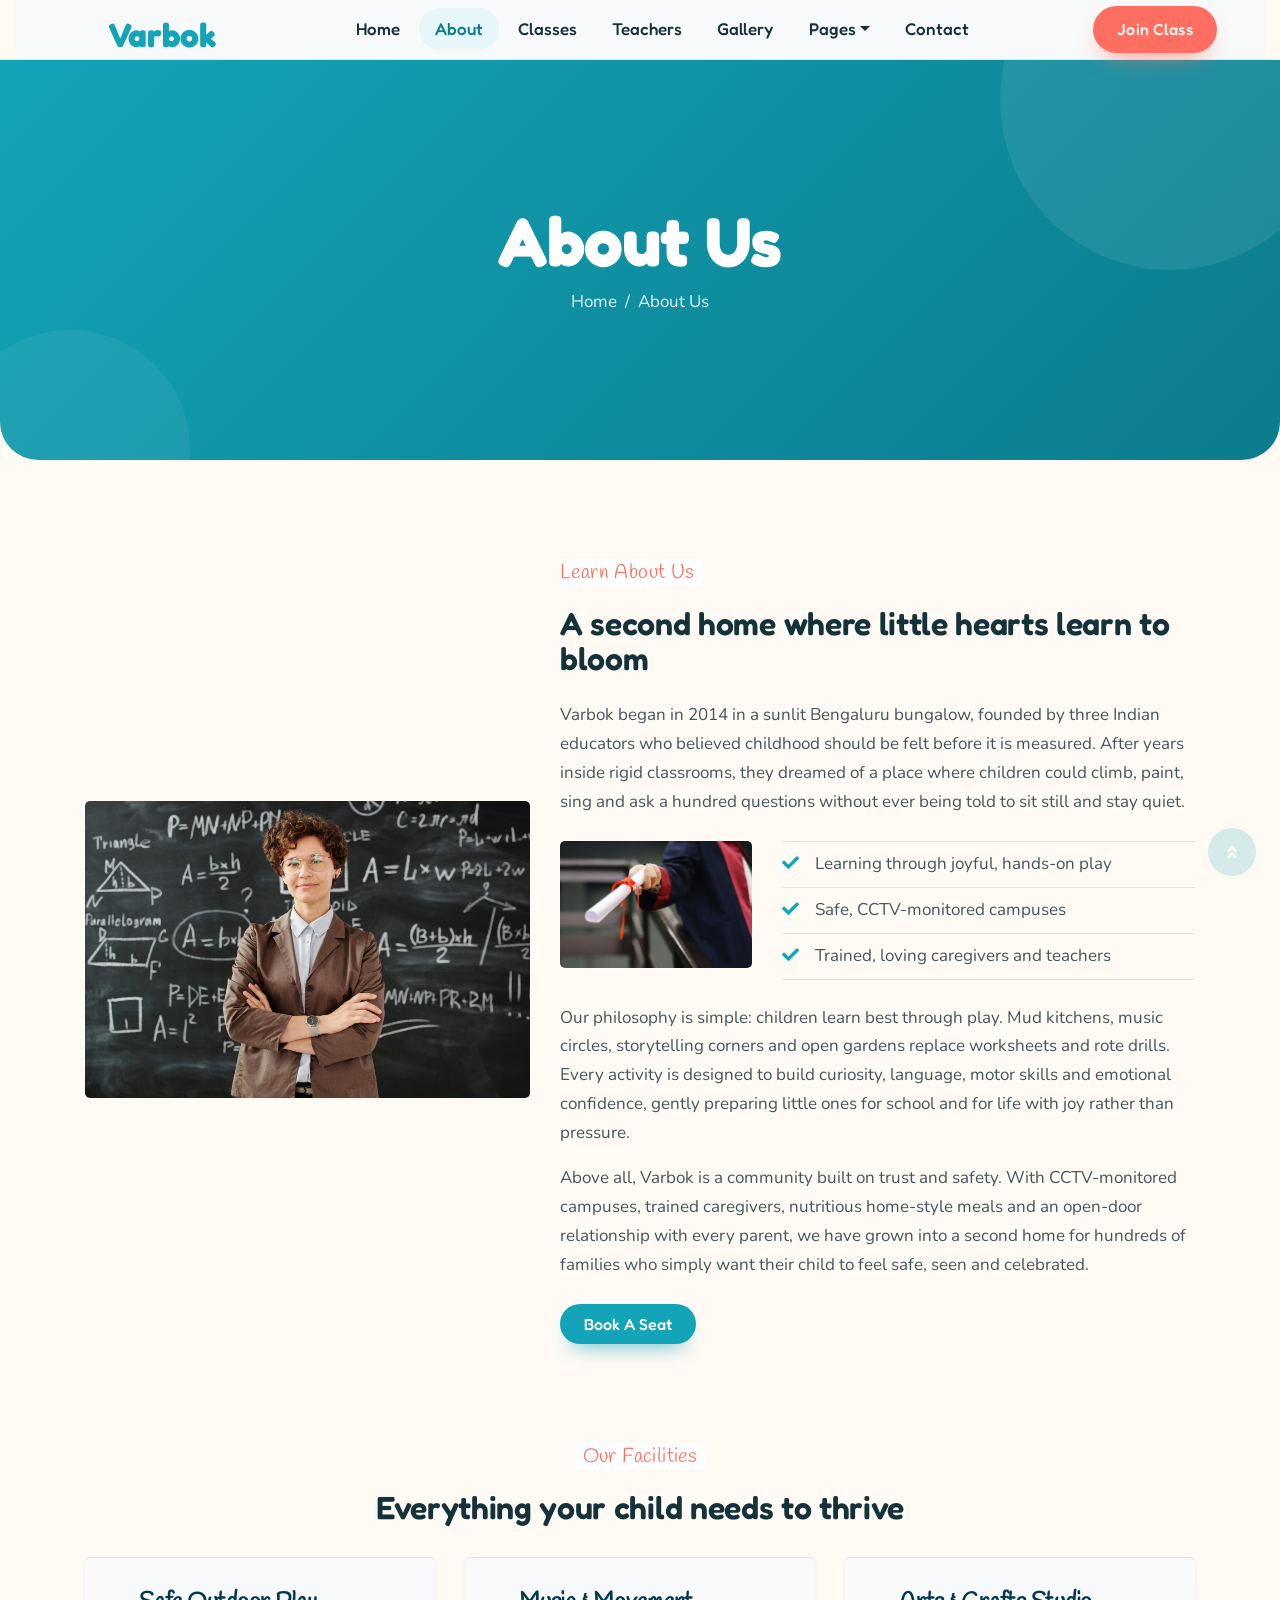
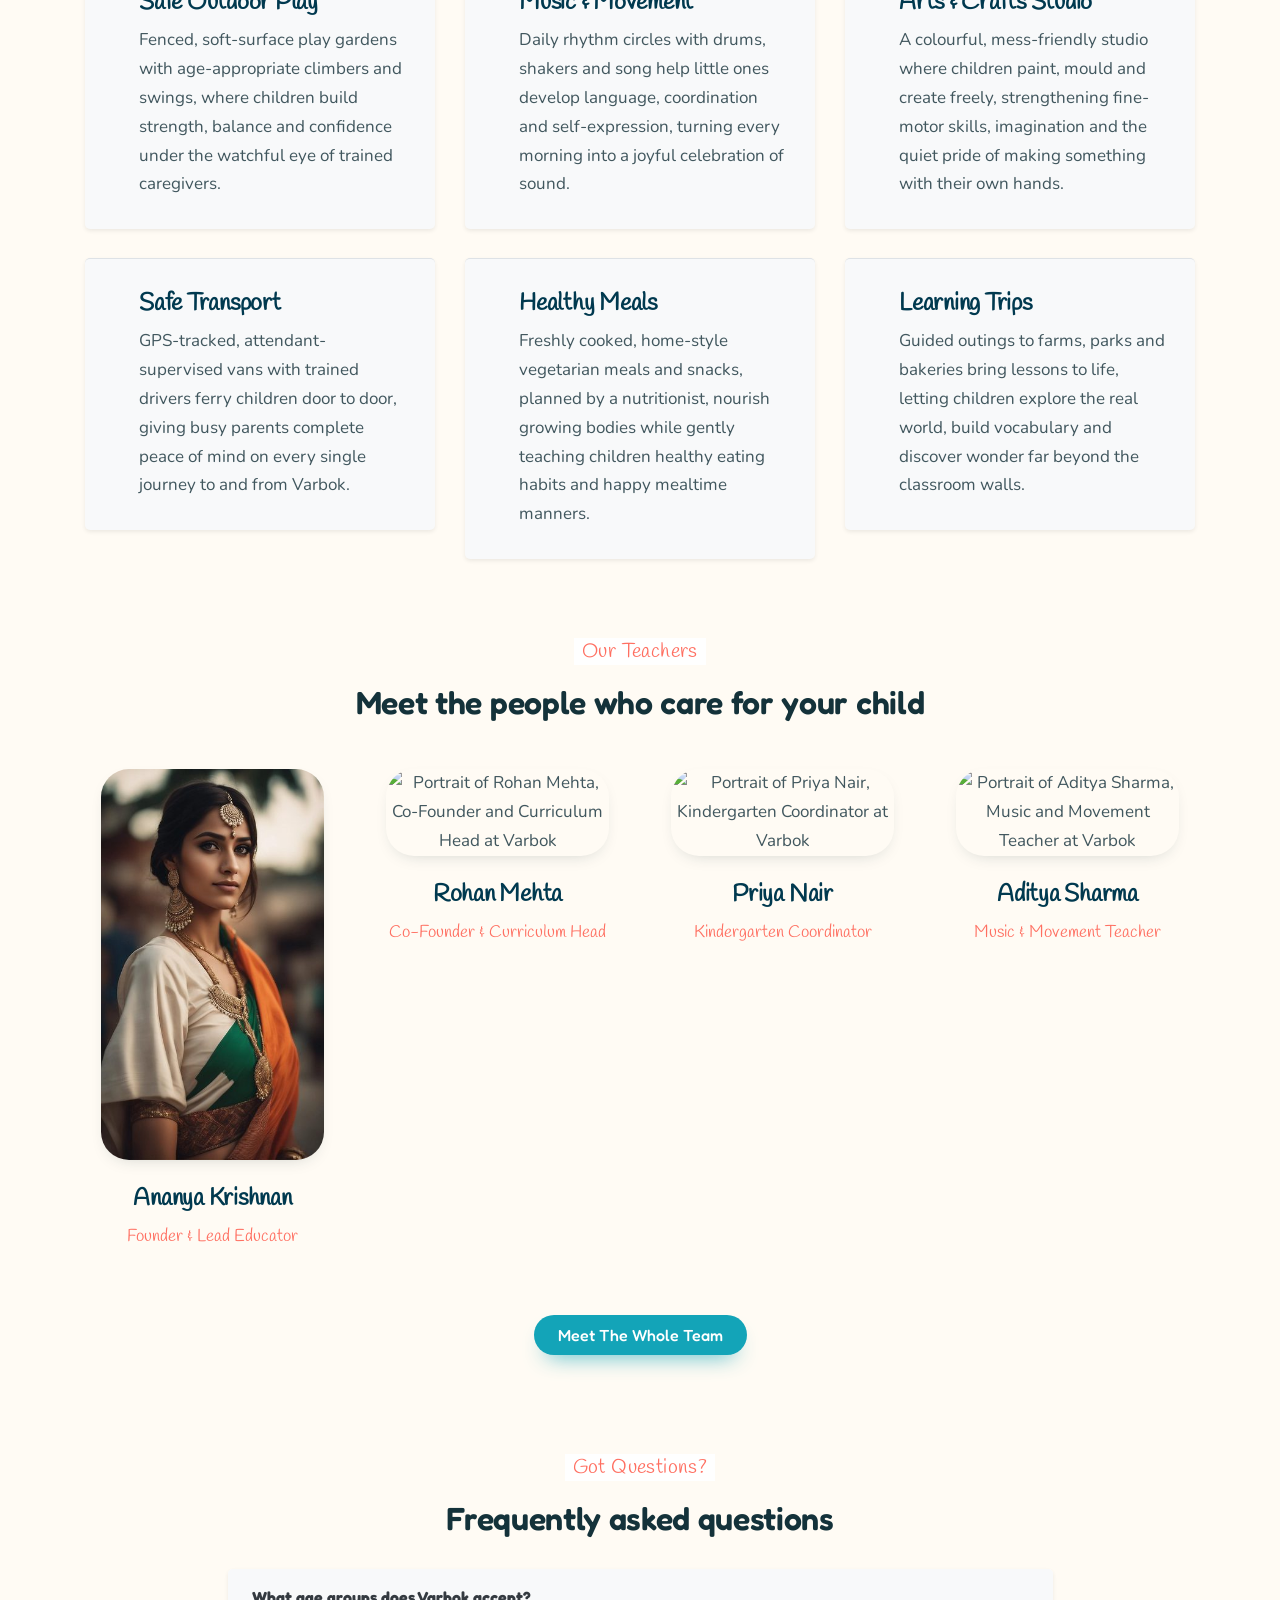
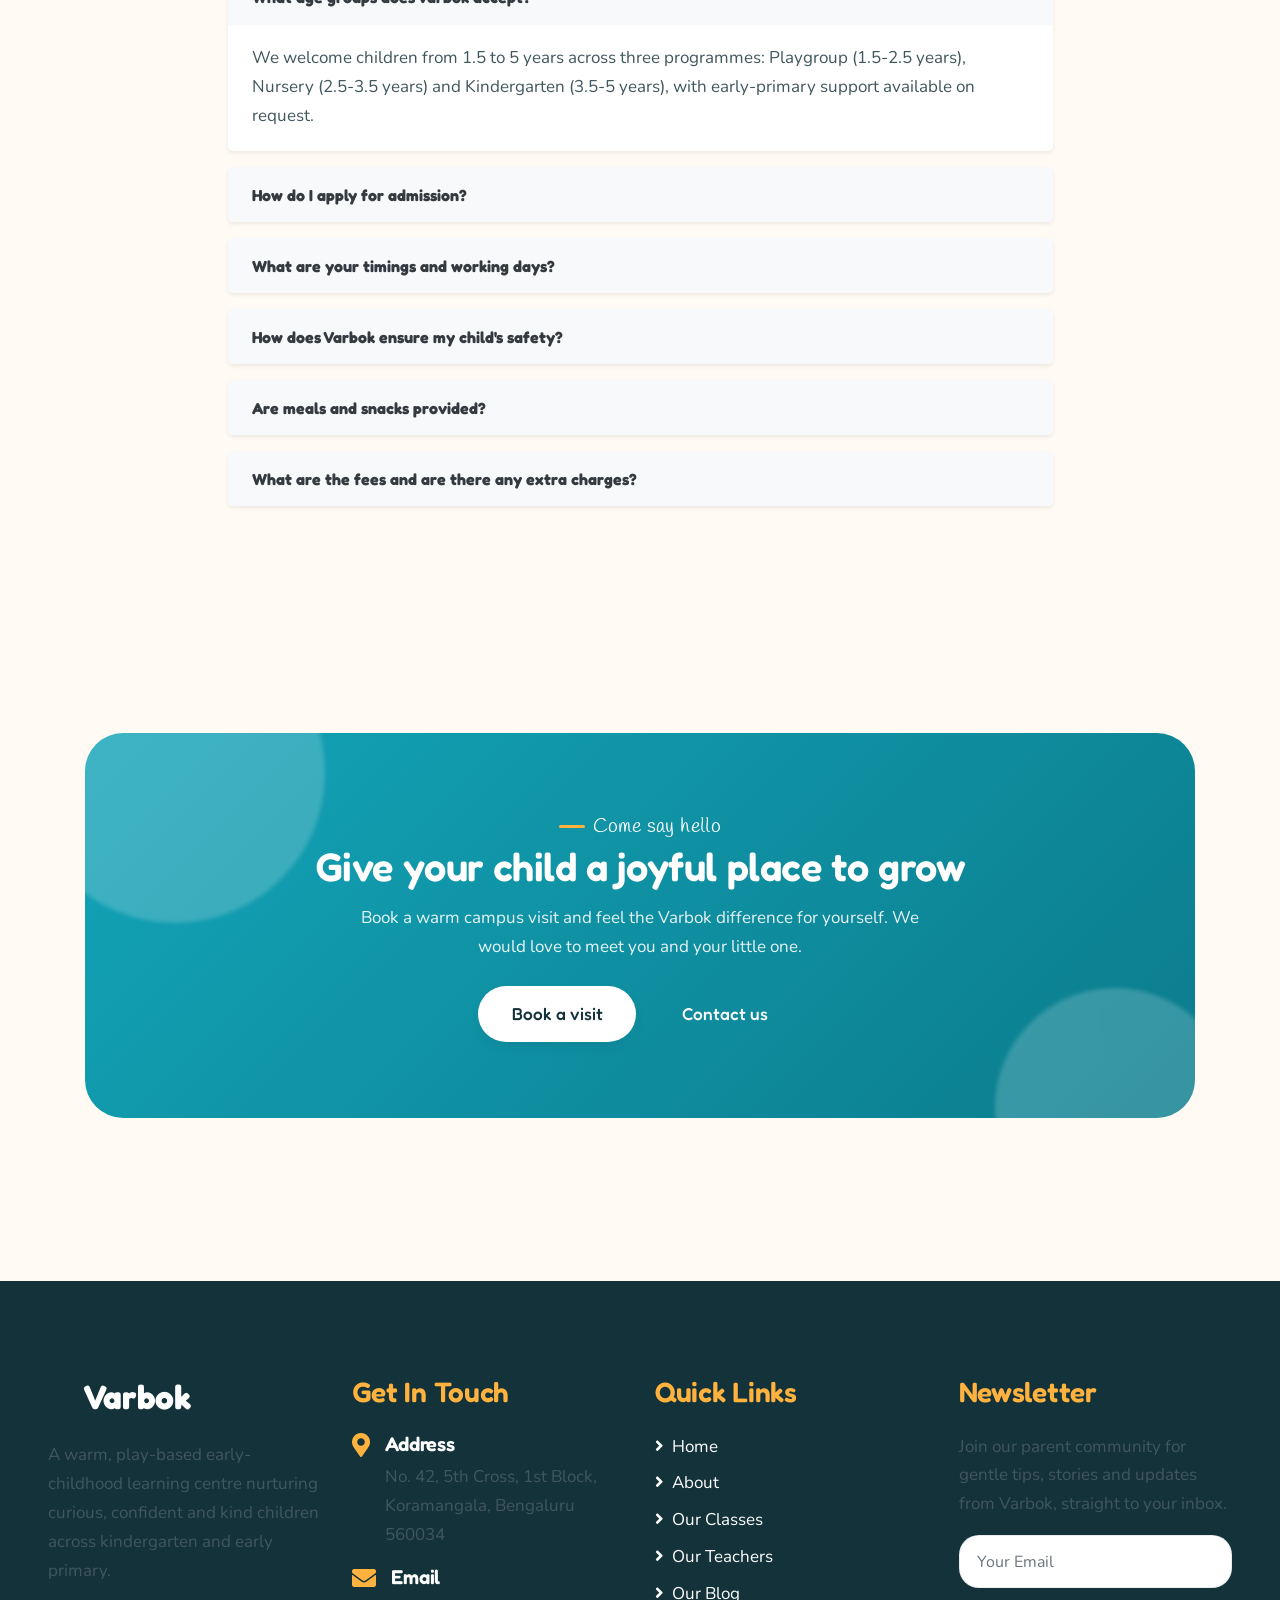
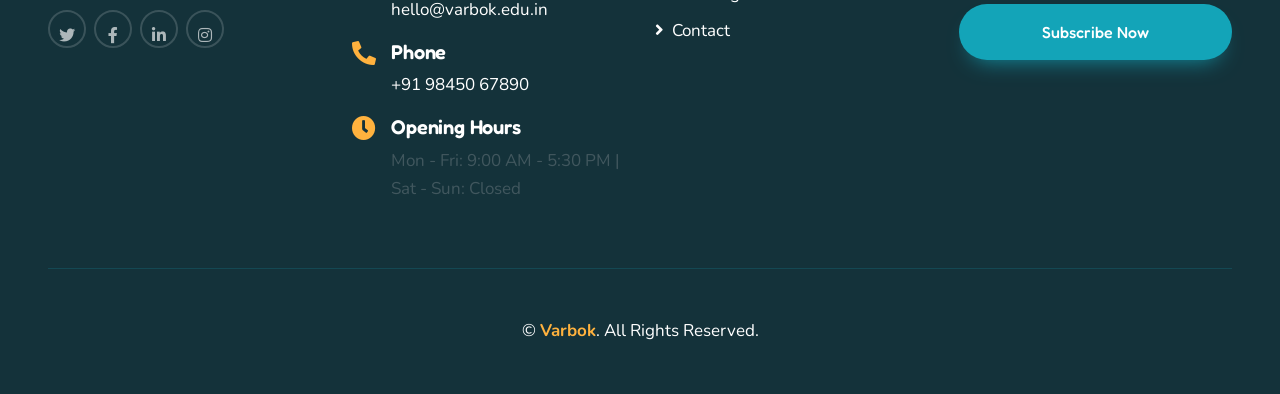
==== commit f7c4deba: "feat(ui): world-class "Joyful Premium" visual redesign Replace the stock Bootstrap-template look wit" ====
--- a/about.html
+++ b/about.html
@@ -25,7 +25,7 @@
     <!-- Google Web Fonts -->
     <link rel="preconnect" href="https://fonts.gstatic.com" />
     <link
-      href="https://fonts.googleapis.com/css2?family=Handlee&family=Nunito&display=swap"
+      href="https://fonts.googleapis.com/css2?family=Fredoka:wght@400;500;600;700&family=Handlee&family=Nunito:wght@400;600;700;800&display=swap"
       rel="stylesheet"
     />
 
@@ -40,6 +40,12 @@
 
     <!-- Customized Bootstrap Stylesheet -->
     <link href="css/style.css" rel="stylesheet" />
+    <link href="css/varbok.css" rel="stylesheet" />
+
+    <!-- Enable progressive scroll-reveal only when JS is available -->
+    <script>
+      document.documentElement.classList.add("js");
+    </script>
   </head>
 
   <body>
@@ -672,6 +678,43 @@
     </div>
     <!-- FAQ End -->
 
+    <!-- CTA band -->
+    <section class="section">
+      <div class="container">
+        <div class="cta-band text-center reveal">
+          <div
+            class="blob-deco"
+            style="width: 300px; height: 300px; top: -110px; left: -60px;"
+          ></div>
+          <div
+            class="blob-deco"
+            style="width: 240px; height: 240px; bottom: -110px; right: -40px;"
+          ></div>
+          <div class="position-relative">
+            <span class="eyebrow justify-content-center" style="color: #fff;"
+              >Come say hello</span
+            >
+            <h2 class="mb-3">Give your child a joyful place to grow</h2>
+            <p class="mb-4 mx-auto" style="max-width: 560px;">
+              Book a warm campus visit and feel the Varbok difference for
+              yourself. We would love to meet you and your little one.
+            </p>
+            <div
+              class="d-flex flex-wrap justify-content-center"
+              style="gap: 0.8rem;"
+            >
+              <a href="class.html#book-a-seat" class="btn btn-light btn-lg"
+                >Book a visit</a
+              >
+              <a href="contact.html" class="btn btn-outline-light btn-lg"
+                >Contact us</a
+              >
+            </div>
+          </div>
+        </div>
+      </div>
+    </section>
+
     <!-- Footer (injected from partials/footer.html) -->
     <div data-include="partials/footer.html"></div>
 
--- a/css/varbok.css
+++ b/css/varbok.css
@@ -0,0 +1,557 @@
+/* ============================================================================
+   VARBOK — "Joyful Premium" Design System
+   ----------------------------------------------------------------------------
+   Loaded AFTER css/style.css to layer a bespoke design language on top of the
+   Bootstrap 4 base. Nothing here depends on a build step.
+
+   Blend: warm & playful (base) · minimal whitespace/discipline · bold hero
+   moments · organic curves + gentle motion.
+
+   Sections:
+     1. Tokens (color, type, space, radius, shadow, motion)
+     2. Base + typography
+     3. Motion / scroll-reveal utilities
+     4. Buttons
+     5. Navbar (shared partial)
+     6. Hero + decorative blobs
+     7. Section system + dividers
+     8. Components (facilities, classes, teachers, testimonials, blog, stats, CTA)
+     9. Forms
+    10. Footer (shared partial)
+    11. Back-to-top, helpers, responsive, reduced-motion
+   ========================================================================== */
+
+/* 1. TOKENS ---------------------------------------------------------------- */
+:root {
+  /* Brand + warm multi-accent palette */
+  --teal: #13a4b8;
+  --teal-700: #0b7c8c;
+  --teal-600: #0f93a5;
+  --teal-50: #e7f6f8;
+  --coral: #ff6f61;
+  --coral-50: #ffe9e5;
+  --amber: #ffb23e;
+  --amber-50: #fff3de;
+  --leaf: #2fc295;
+  --leaf-50: #e1f7ef;
+  --violet: #6f7bf0;
+  --violet-50: #ebedfd;
+
+  /* Ink + surfaces */
+  --ink: #14323a;          /* headings */
+  --body: #41575e;         /* paragraphs */
+  --muted: #74878d;        /* meta */
+  --cream: #fffbf4;        /* page background */
+  --surface: #ffffff;      /* cards */
+  --soft: #f3fafb;         /* tinted band */
+  --line: rgba(20, 50, 58, 0.09);
+
+  /* Type */
+  --font-display: "Fredoka", "Nunito", system-ui, sans-serif;
+  --font-body: "Nunito", system-ui, -apple-system, sans-serif;
+  --font-hand: "Handlee", cursive;
+  --fs-display: clamp(2.7rem, 5.4vw, 4.6rem);
+  --fs-h1: clamp(2.1rem, 4vw, 3.1rem);
+  --fs-h2: clamp(1.75rem, 3.1vw, 2.55rem);
+  --fs-h3: clamp(1.2rem, 1.5vw, 1.45rem);
+  --fs-lead: clamp(1.05rem, 1.4vw, 1.22rem);
+
+  /* Space + shape */
+  --section-y: clamp(64px, 9vw, 120px);
+  --r-sm: 12px;
+  --r: 20px;
+  --r-lg: 28px;
+  --r-xl: 38px;
+  --r-pill: 999px;
+
+  /* Shadows (soft, slightly colored) */
+  --shadow-sm: 0 6px 18px -10px rgba(20, 50, 58, 0.28);
+  --shadow: 0 22px 45px -24px rgba(20, 50, 58, 0.30);
+  --shadow-lg: 0 34px 70px -30px rgba(19, 130, 150, 0.42);
+  --ease-spring: cubic-bezier(0.34, 1.56, 0.64, 1);
+}
+
+/* 2. BASE + TYPOGRAPHY ---------------------------------------------------- */
+html { scroll-behavior: smooth; }
+body {
+  font-family: var(--font-body);
+  background: var(--cream);
+  color: var(--body);
+  font-size: 1.0625rem;
+  line-height: 1.7;
+  -webkit-font-smoothing: antialiased;
+  text-rendering: optimizeLegibility;
+  overflow-x: hidden;
+}
+::selection { background: var(--amber); color: var(--ink); }
+
+h1, h2, h3, h4, h5, .navbar-brand, .display-3, .card-title {
+  font-family: var(--font-display);
+  color: var(--ink);
+  font-weight: 600;
+  letter-spacing: -0.01em;
+  line-height: 1.12;
+}
+p { color: var(--body); }
+a { color: var(--teal-700); transition: color 0.2s ease; }
+a:hover { color: var(--coral); text-decoration: none; }
+
+.text-primary { color: var(--teal) !important; }
+.bg-primary { background-color: var(--teal) !important; }
+.text-secondary { color: var(--ink) !important; }
+.bg-secondary { background-color: var(--ink) !important; }
+.text-muted, .text-body { color: var(--muted) !important; }
+
+/* Eyebrow label (handwritten accent) */
+.section-title { display: inline-block; }
+.section-title span,
+.eyebrow {
+  font-family: var(--font-hand);
+  color: var(--coral);
+  font-size: 1.25rem;
+  font-weight: 400;
+  letter-spacing: 0.02em;
+  text-transform: none;
+}
+.section-title::before,
+.section-title::after { display: none !important; }
+.eyebrow {
+  display: inline-flex;
+  align-items: center;
+  gap: 0.5rem;
+}
+.eyebrow::before {
+  content: "";
+  width: 26px;
+  height: 3px;
+  border-radius: 3px;
+  background: var(--amber);
+}
+
+/* Section heading block */
+.section-head { max-width: 640px; }
+.section-head h2 { font-size: var(--fs-h2); margin-bottom: 0.6rem; }
+.section-head p { font-size: var(--fs-lead); color: var(--muted); margin: 0; }
+
+/* Highlighted word in headlines */
+.hl {
+  color: var(--teal-700);
+  /* Wrap-friendly highlight (works across line breaks, never clips) */
+  background: linear-gradient(transparent 62%, rgba(255, 178, 62, 0.5) 62%);
+  -webkit-box-decoration-break: clone;
+  box-decoration-break: clone;
+  border-radius: 3px;
+  padding: 0 0.06em;
+}
+
+/* 3. MOTION / SCROLL-REVEAL ---------------------------------------------- */
+.js .reveal {
+  opacity: 0;
+  transform: translateY(26px);
+  transition: opacity 0.7s ease, transform 0.7s var(--ease-spring);
+  will-change: opacity, transform;
+}
+.js .reveal.is-visible { opacity: 1; transform: none; }
+.reveal.d1 { transition-delay: 0.08s; }
+.reveal.d2 { transition-delay: 0.16s; }
+.reveal.d3 { transition-delay: 0.24s; }
+.reveal.d4 { transition-delay: 0.32s; }
+.reveal.d5 { transition-delay: 0.40s; }
+
+@keyframes floaty { 0%,100% { transform: translateY(0); } 50% { transform: translateY(-16px); } }
+@keyframes floaty-slow { 0%,100% { transform: translateY(0) rotate(0); } 50% { transform: translateY(-22px) rotate(4deg); } }
+@keyframes spin-slow { to { transform: rotate(360deg); } }
+
+/* 4. BUTTONS ------------------------------------------------------------- */
+.btn {
+  font-family: var(--font-display);
+  font-weight: 500;
+  border-radius: var(--r-pill);
+  padding: 0.7rem 1.6rem;
+  border: none;
+  transition: transform 0.25s var(--ease-spring), box-shadow 0.25s ease, background-color 0.25s ease;
+}
+.btn:focus { box-shadow: none; }
+.btn-primary {
+  background: var(--teal);
+  color: #fff;
+  box-shadow: 0 12px 22px -12px rgba(19, 164, 184, 0.85);
+}
+.btn-primary:hover {
+  background: var(--teal-700);
+  color: #fff;
+  transform: translateY(-3px);
+  box-shadow: 0 18px 30px -12px rgba(19, 164, 184, 0.9);
+}
+.btn-secondary {
+  background: var(--coral);
+  color: #fff;
+  box-shadow: 0 12px 22px -12px rgba(255, 111, 97, 0.85);
+}
+.btn-secondary:hover { background: #ff5947; color: #fff; transform: translateY(-3px); }
+.btn-outline-primary {
+  border: 2px solid var(--teal);
+  color: var(--teal-700);
+  background: transparent;
+}
+.btn-outline-primary:hover { background: var(--teal); color: #fff; transform: translateY(-3px); }
+.btn-light { background: #fff; color: var(--ink); box-shadow: var(--shadow-sm); }
+.btn-light:hover { transform: translateY(-3px); color: var(--teal-700); }
+.btn-lg, .py-3.px-5 { padding: 0.95rem 2.1rem; font-size: 1.08rem; }
+
+/* Nav CTA */
+.btn-cta {
+  background: var(--coral);
+  color: #fff !important;
+  box-shadow: 0 12px 24px -12px rgba(255, 111, 97, 0.9);
+}
+.btn-cta:hover { background: #ff5947; transform: translateY(-3px) scale(1.02); }
+
+/* 5. NAVBAR (shared partial) -------------------------------------------- */
+.container-fluid.bg-light.position-relative.shadow {
+  position: sticky;
+  top: 0;
+  z-index: 1030;
+  background: rgba(255, 251, 244, 0.85) !important;
+  backdrop-filter: saturate(180%) blur(12px);
+  -webkit-backdrop-filter: saturate(180%) blur(12px);
+  box-shadow: none !important;
+  border-bottom: 1px solid var(--line);
+  transition: box-shadow 0.3s ease, background 0.3s ease;
+}
+.navbar-scrolled.container-fluid.bg-light {
+  box-shadow: 0 10px 30px -18px rgba(20, 50, 58, 0.35) !important;
+  background: rgba(255, 251, 244, 0.95) !important;
+}
+.navbar-brand { font-size: 2.1rem !important; font-weight: 600; }
+.navbar-light .navbar-nav .nav-link {
+  color: var(--ink);
+  font-family: var(--font-display);
+  font-weight: 500;
+  border-radius: var(--r-pill);
+  padding: 0.4rem 1rem !important;
+  margin: 0 0.1rem;
+  transition: color 0.2s ease, background 0.2s ease;
+}
+.navbar-light .navbar-nav .nav-link:hover { color: var(--teal-700); background: var(--teal-50); }
+.navbar-light .navbar-nav .nav-link.active { color: var(--teal-700); background: var(--teal-50); }
+.dropdown-menu {
+  border: none;
+  border-radius: var(--r) !important;
+  box-shadow: var(--shadow);
+  padding: 0.5rem;
+  margin-top: 0.5rem !important;
+}
+.dropdown-item { border-radius: var(--r-sm); padding: 0.55rem 0.9rem; font-weight: 600; }
+.dropdown-item:hover { background: var(--teal-50); color: var(--teal-700); }
+
+/* 6. HERO ---------------------------------------------------------------- */
+.hero {
+  position: relative;
+  background: radial-gradient(1200px 600px at 75% -10%, var(--teal-50), transparent 60%),
+              radial-gradient(900px 500px at 0% 110%, var(--amber-50), transparent 55%),
+              var(--cream);
+  overflow: hidden;
+  padding: clamp(40px, 7vw, 90px) 0 clamp(60px, 9vw, 120px);
+}
+.hero .eyebrow { margin-bottom: 1rem; }
+.hero h1 {
+  font-size: var(--fs-display);
+  margin-bottom: 1.2rem;
+  letter-spacing: -0.02em;
+}
+.hero .lead { font-size: var(--fs-lead); color: var(--body); max-width: 34ch; }
+.hero-art-wrap { position: relative; }
+.hero-blob {
+  position: absolute;
+  inset: 2%;
+  /* Soft pastel halo behind the colorful illustration (no clash) */
+  background: linear-gradient(150deg, var(--teal-50), var(--amber-50));
+  border-radius: 42% 58% 60% 40% / 52% 44% 56% 48%;
+  z-index: 0;
+  animation: morph 14s ease-in-out infinite;
+}
+@keyframes morph {
+  0%,100% { border-radius: 42% 58% 60% 40% / 52% 44% 56% 48%; }
+  50% { border-radius: 58% 42% 38% 62% / 44% 56% 44% 56%; }
+}
+.hero-art { position: relative; z-index: 1; animation: floaty 6s ease-in-out infinite; }
+
+/* Floating decorative chips around the hero art */
+.hero-chip {
+  position: absolute;
+  z-index: 2;
+  width: 64px; height: 64px;
+  border-radius: 20px;
+  display: grid; place-items: center;
+  font-size: 28px; color: #fff;
+  box-shadow: var(--shadow);
+  animation: floaty-slow 7s ease-in-out infinite;
+}
+.hero-chip.c1 { top: 6%; right: 10%; background: var(--coral); animation-delay: 0.4s; }
+.hero-chip.c2 { bottom: 14%; left: -2%; background: var(--amber); animation-delay: 1.2s; }
+.hero-chip.c3 { bottom: 2%; right: 18%; background: var(--leaf); animation-delay: 2s; }
+
+/* Trust row under hero CTAs */
+.hero-trust { display: flex; align-items: center; gap: 0.85rem; margin-top: 1.8rem; }
+.hero-trust .avatars { display: flex; }
+.hero-trust .avatars img {
+  width: 44px; height: 44px; border-radius: 50%;
+  border: 3px solid var(--cream); object-fit: cover; margin-left: -12px;
+  box-shadow: var(--shadow-sm);
+}
+.hero-trust .avatars img:first-child { margin-left: 0; }
+.hero-trust small { color: var(--muted); }
+.hero-trust strong { color: var(--ink); }
+
+/* Generic decorative blobs */
+.blob-deco {
+  position: absolute; border-radius: 50%;
+  filter: blur(2px); opacity: 0.5; z-index: 0; pointer-events: none;
+}
+
+/* 7. SECTION SYSTEM ------------------------------------------------------ */
+.section { position: relative; padding: var(--section-y) 0; }
+.bg-soft { background: var(--soft); }
+.bg-cream { background: var(--cream); }
+.section-rounded {
+  border-radius: var(--r-xl);
+  margin: 0 clamp(0px, 2vw, 24px);
+}
+
+/* Subpage hero / breadcrumb header — restyles the old flat teal block into a
+   premium gradient banner with soft decorative orbs and a rounded base. */
+.container-fluid.bg-primary {
+  position: relative;
+  overflow: hidden;
+  background: linear-gradient(135deg, var(--teal), var(--teal-700)) !important;
+  border-radius: 0 0 var(--r-xl) var(--r-xl);
+}
+.container-fluid.bg-primary::before {
+  content: "";
+  position: absolute;
+  width: 340px; height: 340px;
+  border-radius: 50%;
+  background: rgba(255, 255, 255, 0.08);
+  top: -130px; right: -60px;
+}
+.container-fluid.bg-primary::after {
+  content: "";
+  position: absolute;
+  width: 240px; height: 240px;
+  border-radius: 50%;
+  background: rgba(255, 255, 255, 0.06);
+  bottom: -110px; left: -50px;
+}
+.container-fluid.bg-primary > * { position: relative; z-index: 1; }
+.container-fluid.bg-primary h1,
+.container-fluid.bg-primary .display-3 { color: #fff; font-size: var(--fs-display); }
+.container-fluid.bg-primary p,
+.container-fluid.bg-primary .d-inline-flex,
+.container-fluid.bg-primary a { color: rgba(255, 255, 255, 0.9) !important; }
+.container-fluid.bg-primary a:hover { color: #fff !important; }
+/* Wavy divider */
+.wave-divider { display: block; width: 100%; height: auto; line-height: 0; }
+.wave-divider svg { display: block; width: 100%; height: 80px; }
+
+/* 8. COMPONENTS --------------------------------------------------------- */
+/* Generic card lift */
+.card {
+  border: none !important;
+  border-radius: var(--r-lg);
+  background: var(--surface);
+  box-shadow: var(--shadow-sm);
+  overflow: hidden;
+}
+.card-hover { transition: transform 0.35s var(--ease-spring), box-shadow 0.35s ease; }
+.card-hover:hover { transform: translateY(-10px); box-shadow: var(--shadow-lg); }
+
+/* Facility cards + colorful icon chips */
+.facility {
+  background: var(--surface);
+  border-radius: var(--r-lg);
+  padding: 2rem !important;
+  box-shadow: var(--shadow-sm);
+  transition: transform 0.35s var(--ease-spring), box-shadow 0.35s ease;
+  height: 100%;
+  border-top: none !important;
+}
+.facility:hover { transform: translateY(-10px); box-shadow: var(--shadow-lg); }
+.icon-chip {
+  flex: 0 0 auto;
+  width: 66px; height: 66px;
+  border-radius: 20px;
+  display: grid; place-items: center;
+  font-size: 30px; color: #fff;
+  margin-bottom: 0 !important;
+  transition: transform 0.4s var(--ease-spring);
+}
+.facility:hover .icon-chip { transform: rotate(-8deg) scale(1.06); }
+.icon-chip [class^="flaticon-"]::before,
+.icon-chip [class*=" flaticon-"]::before { font-size: 30px; margin-left: 0; }
+.chip-teal { background: linear-gradient(145deg, var(--teal), var(--teal-600)); }
+.chip-coral { background: linear-gradient(145deg, #ff8a7d, var(--coral)); }
+.chip-amber { background: linear-gradient(145deg, #ffc56b, var(--amber)); }
+.chip-leaf { background: linear-gradient(145deg, #58d6b1, var(--leaf)); }
+.chip-violet { background: linear-gradient(145deg, #9aa3f6, var(--violet)); }
+.facility h4 { font-size: 1.2rem; margin-bottom: 0.4rem; }
+.facility p { font-size: 0.97rem; margin: 0; color: var(--muted); }
+
+/* Class cards */
+.class-card .card-img-top { height: 220px; object-fit: cover; }
+.class-card .card-title { font-size: 1.4rem; }
+.fee-pill {
+  display: inline-block;
+  background: var(--amber-50);
+  color: #b9741a;
+  font-family: var(--font-display);
+  font-weight: 600;
+  padding: 0.3rem 0.9rem;
+  border-radius: var(--r-pill);
+  font-size: 0.95rem;
+}
+.class-meta .row { border-color: var(--line) !important; }
+
+/* Teacher cards */
+.team .position-relative { border-radius: var(--r-lg) !important; box-shadow: var(--shadow-sm); }
+.team img { transition: transform 0.5s ease; }
+.team:hover img { transform: scale(1.05); }
+.team h4 { margin-top: 1rem; font-size: 1.2rem; }
+.team i { color: var(--coral); font-style: normal; font-family: var(--font-hand); font-size: 1.05rem; }
+.team-social { background: linear-gradient(0deg, rgba(11, 124, 140, 0.85), rgba(19, 164, 184, 0.5)) !important; }
+.team-social .btn {
+  width: 40px !important; height: 40px !important;
+  display: grid; place-items: center; padding: 0 !important;
+  border-radius: 50%;
+}
+
+/* Testimonials */
+.testimonial-item .bg-light {
+  background: var(--surface) !important;
+  border-radius: var(--r-lg) !important;
+  box-shadow: var(--shadow-sm);
+  padding: 2rem !important;
+  position: relative;
+  font-size: 1.05rem;
+  color: var(--body);
+}
+.testimonial-item .fa-quote-left { font-size: 1.8rem; opacity: 0.5; }
+.testimonial-item h5 { margin: 0; font-size: 1.05rem; }
+.testimonial-carousel .owl-dot.active { background: var(--coral) !important; }
+
+/* Blog cards */
+.blog-card .card-img-top { height: 220px; object-fit: cover; }
+.cat-pill {
+  position: absolute; top: 14px; left: 14px;
+  background: rgba(255, 251, 244, 0.95);
+  color: var(--teal-700);
+  font-family: var(--font-display);
+  font-weight: 600;
+  font-size: 0.78rem;
+  padding: 0.3rem 0.8rem;
+  border-radius: var(--r-pill);
+  box-shadow: var(--shadow-sm);
+  z-index: 2;
+}
+.demo-badge {
+  display: inline-block;
+  background: var(--violet-50);
+  color: var(--violet);
+  font-family: var(--font-display);
+  font-weight: 600;
+  font-size: 0.7rem;
+  text-transform: uppercase;
+  letter-spacing: 0.04em;
+  padding: 0.18rem 0.6rem;
+  border-radius: var(--r-pill);
+}
+
+/* Stats band */
+.stat { text-align: center; }
+.stat .num {
+  font-family: var(--font-display);
+  font-weight: 700;
+  font-size: clamp(2.2rem, 4vw, 3.2rem);
+  line-height: 1;
+  color: var(--teal-700);
+}
+.stat .num .plus { color: var(--coral); }
+.stat .label { color: var(--muted); font-weight: 600; margin-top: 0.4rem; }
+
+/* CTA band */
+.cta-band {
+  position: relative;
+  background: linear-gradient(135deg, var(--teal), var(--teal-700));
+  border-radius: var(--r-xl);
+  overflow: hidden;
+  color: #fff;
+  padding: clamp(40px, 6vw, 76px);
+}
+.cta-band h2 { color: #fff; font-size: var(--fs-h2); }
+.cta-band p { color: rgba(255, 255, 255, 0.9); }
+.cta-band .blob-deco { opacity: 0.18; background: #fff; }
+
+/* 9. FORMS -------------------------------------------------------------- */
+.form-control, .custom-select {
+  border-radius: var(--r) !important;
+  border: 1.5px solid var(--line) !important;
+  padding: 0.85rem 1.1rem !important;
+  height: auto !important;
+  background: #fff;
+  transition: border-color 0.2s ease, box-shadow 0.2s ease;
+  color: var(--ink);
+}
+.form-control:focus, .custom-select:focus {
+  border-color: var(--teal) !important;
+  box-shadow: 0 0 0 4px var(--teal-50) !important;
+  outline: none;
+}
+label { font-family: var(--font-display); font-weight: 500; color: var(--ink); font-size: 0.92rem; }
+.form-status { font-weight: 600; margin-top: 0.6rem; }
+.form-status.text-success, .form-status .text-success { color: var(--leaf) !important; }
+
+/* Booking / form card on tinted panels keeps white inputs readable */
+.card-body.bg-primary .form-control { border-color: transparent !important; }
+
+/* 10. FOOTER (shared partial) ------------------------------------------- */
+.container-fluid.bg-secondary {
+  background: var(--ink) !important;
+  position: relative;
+}
+.container-fluid.bg-secondary h3 { color: #fff; }
+.container-fluid.bg-secondary .text-primary { color: var(--amber) !important; }
+.container-fluid.bg-secondary a.text-white:hover { color: var(--amber) !important; padding-left: 4px; }
+.container-fluid.bg-secondary .btn-outline-primary {
+  border-color: rgba(255, 255, 255, 0.25);
+  color: #fff;
+}
+.container-fluid.bg-secondary .btn-outline-primary:hover { background: var(--coral); border-color: var(--coral); }
+
+/* 11. BACK-TO-TOP + HELPERS + RESPONSIVE -------------------------------- */
+.back-to-top {
+  width: 48px; height: 48px;
+  display: grid !important; place-items: center;
+  border-radius: 50%;
+  box-shadow: var(--shadow);
+  right: 24px; bottom: 24px;
+}
+.coming-soon { cursor: default; }
+img { max-width: 100%; }
+
+/* Rounded media helper */
+.rounded-xl { border-radius: var(--r-lg) !important; }
+
+@media (max-width: 991.98px) {
+  .hero { text-align: center; }
+  .hero .eyebrow, .hero-trust { justify-content: center; }
+  .hero .lead { margin-left: auto; margin-right: auto; }
+  .hero-art-wrap { margin-top: 2.5rem; max-width: 460px; margin-left: auto; margin-right: auto; }
+  .section-head { margin-left: auto; margin-right: auto; text-align: center; }
+}
+
+@media (prefers-reduced-motion: reduce) {
+  html { scroll-behavior: auto; }
+  .js .reveal { opacity: 1 !important; transform: none !important; transition: none !important; }
+  .hero-art, .hero-chip, .hero-blob { animation: none !important; }
+  .btn:hover, .card-hover:hover, .facility:hover { transform: none !important; }
+}
